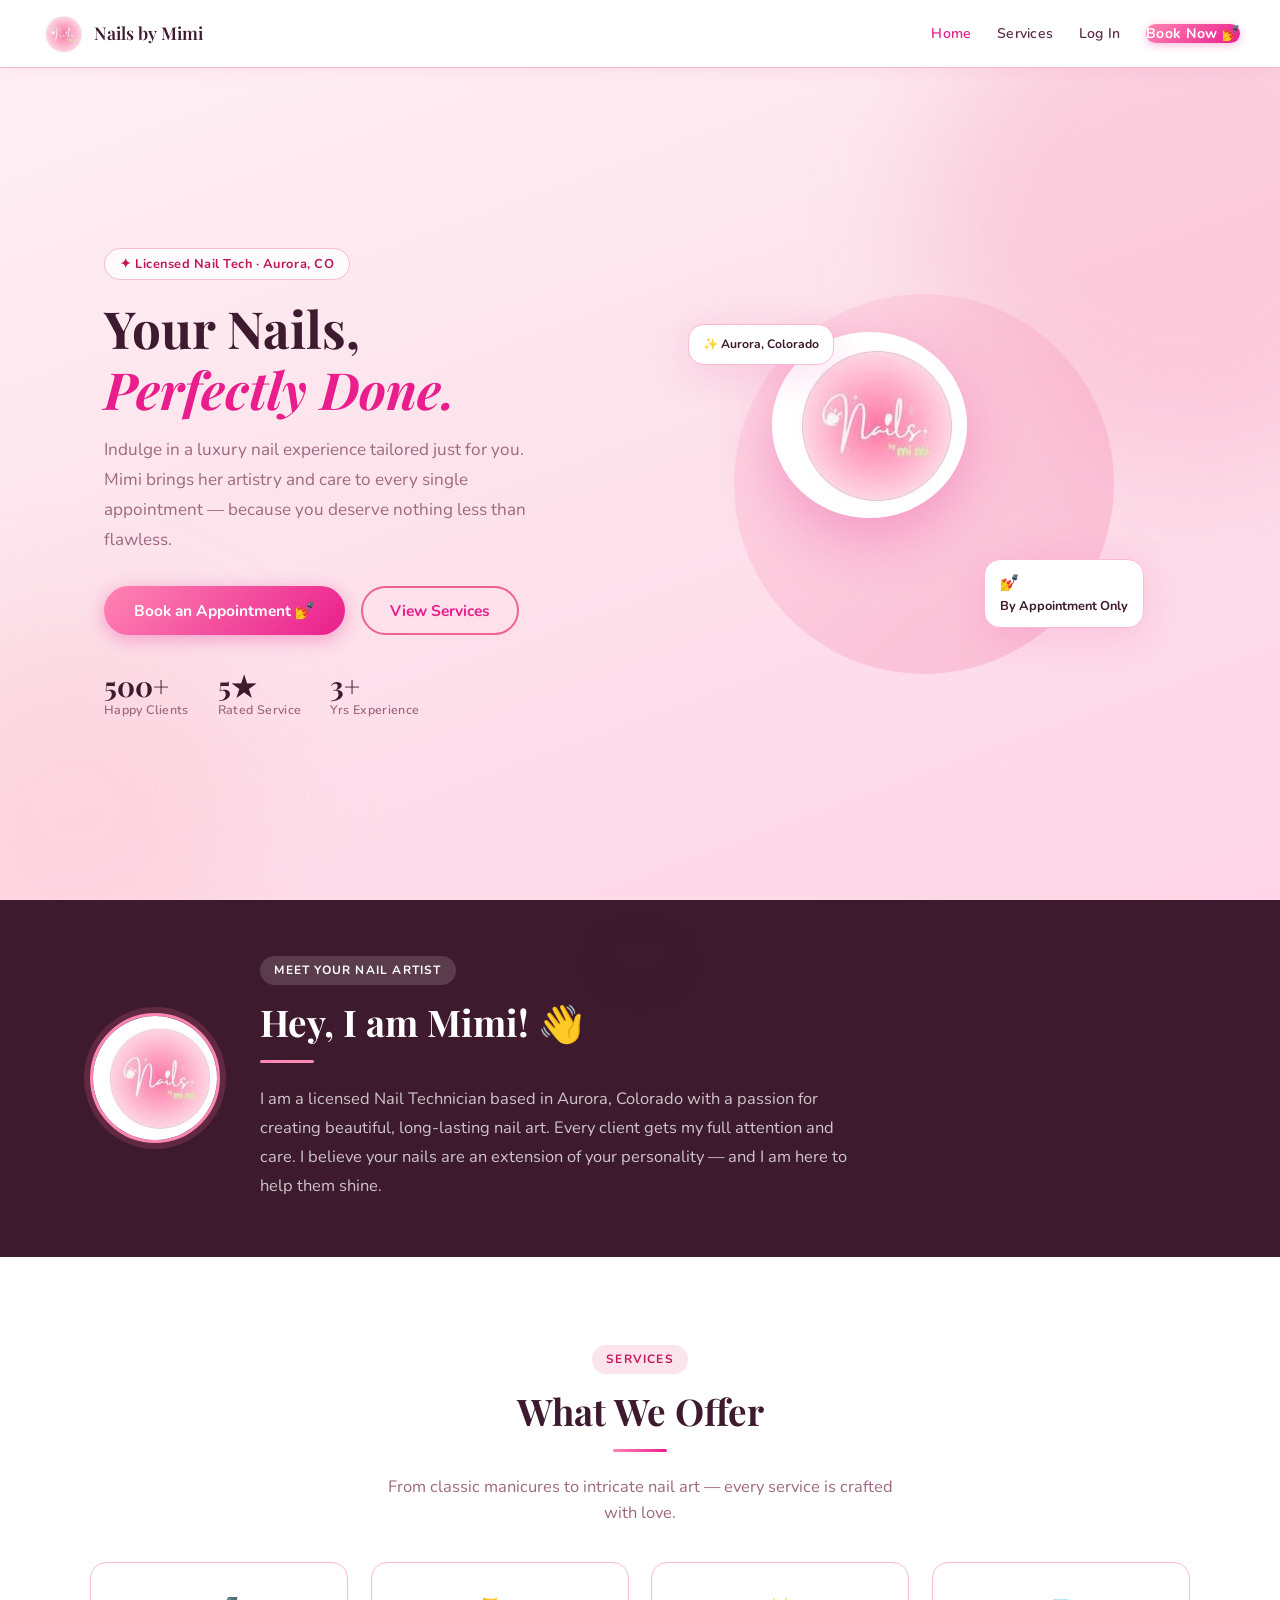
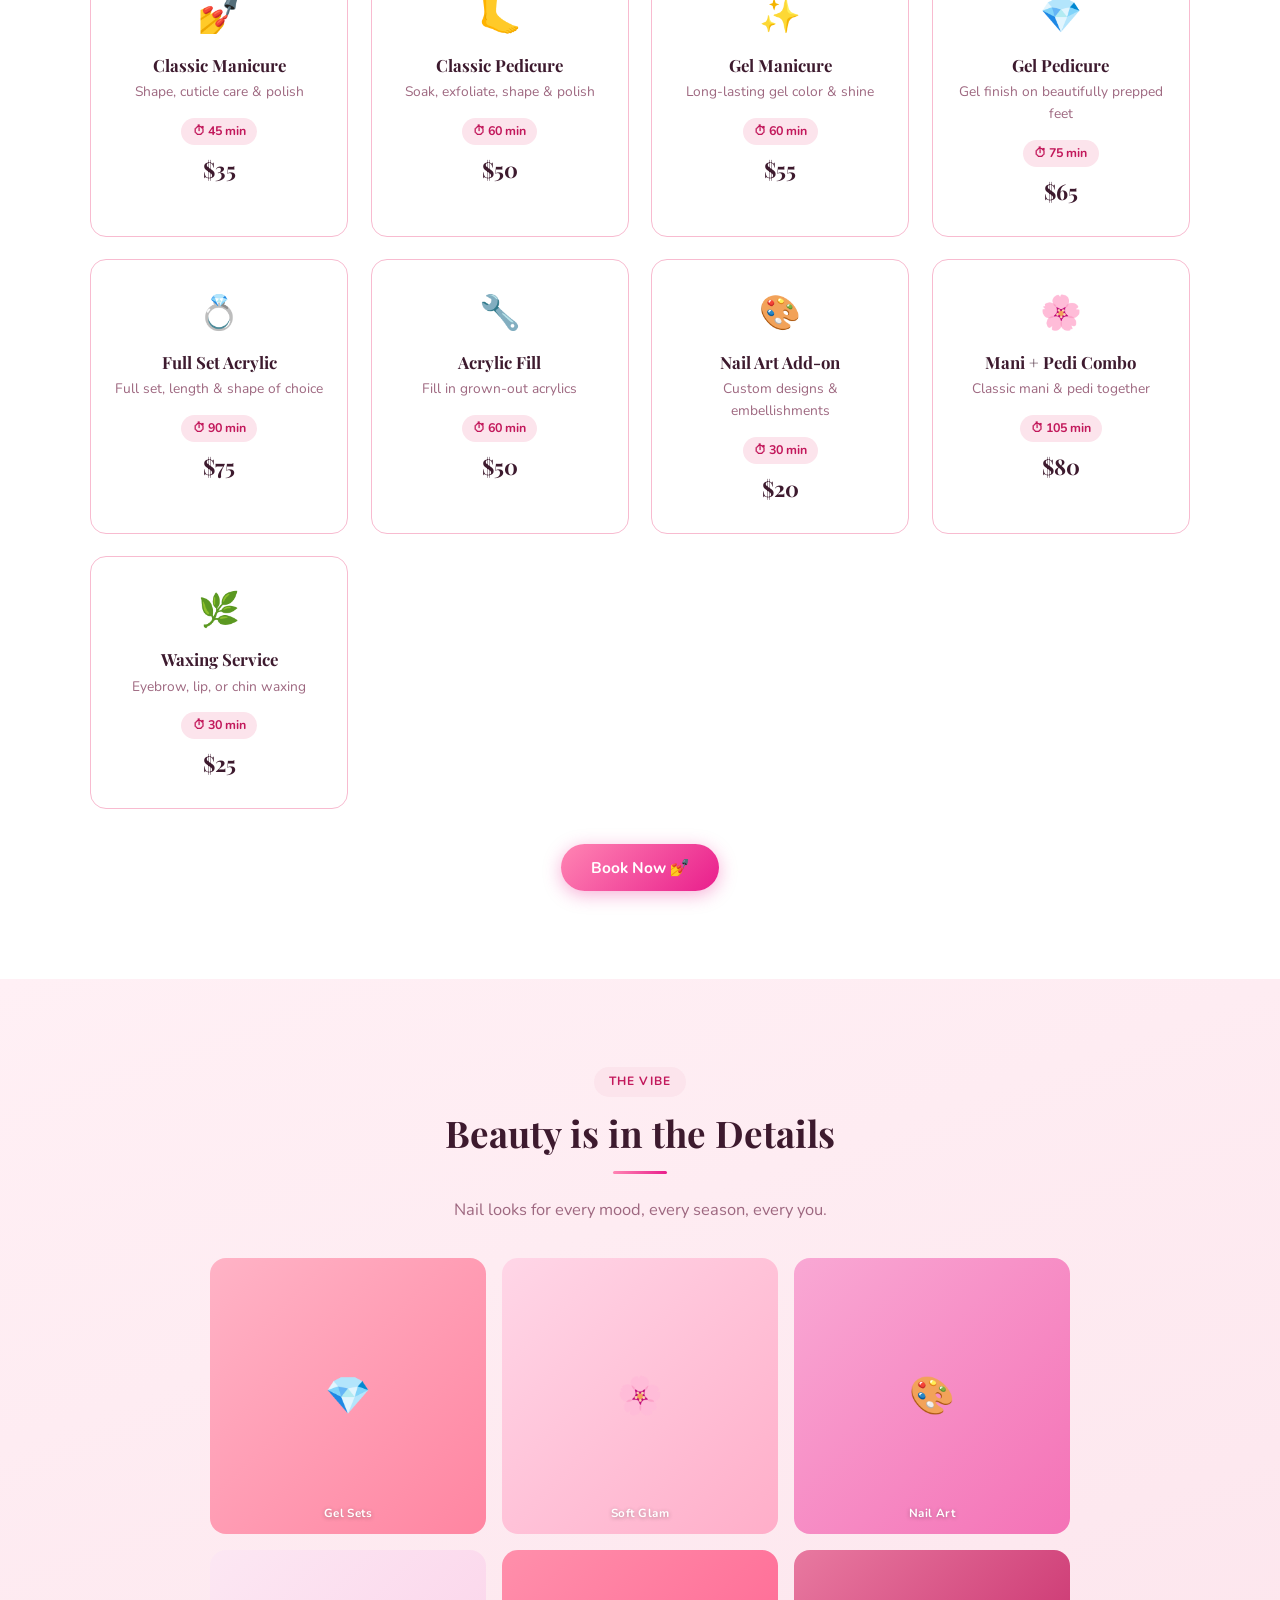
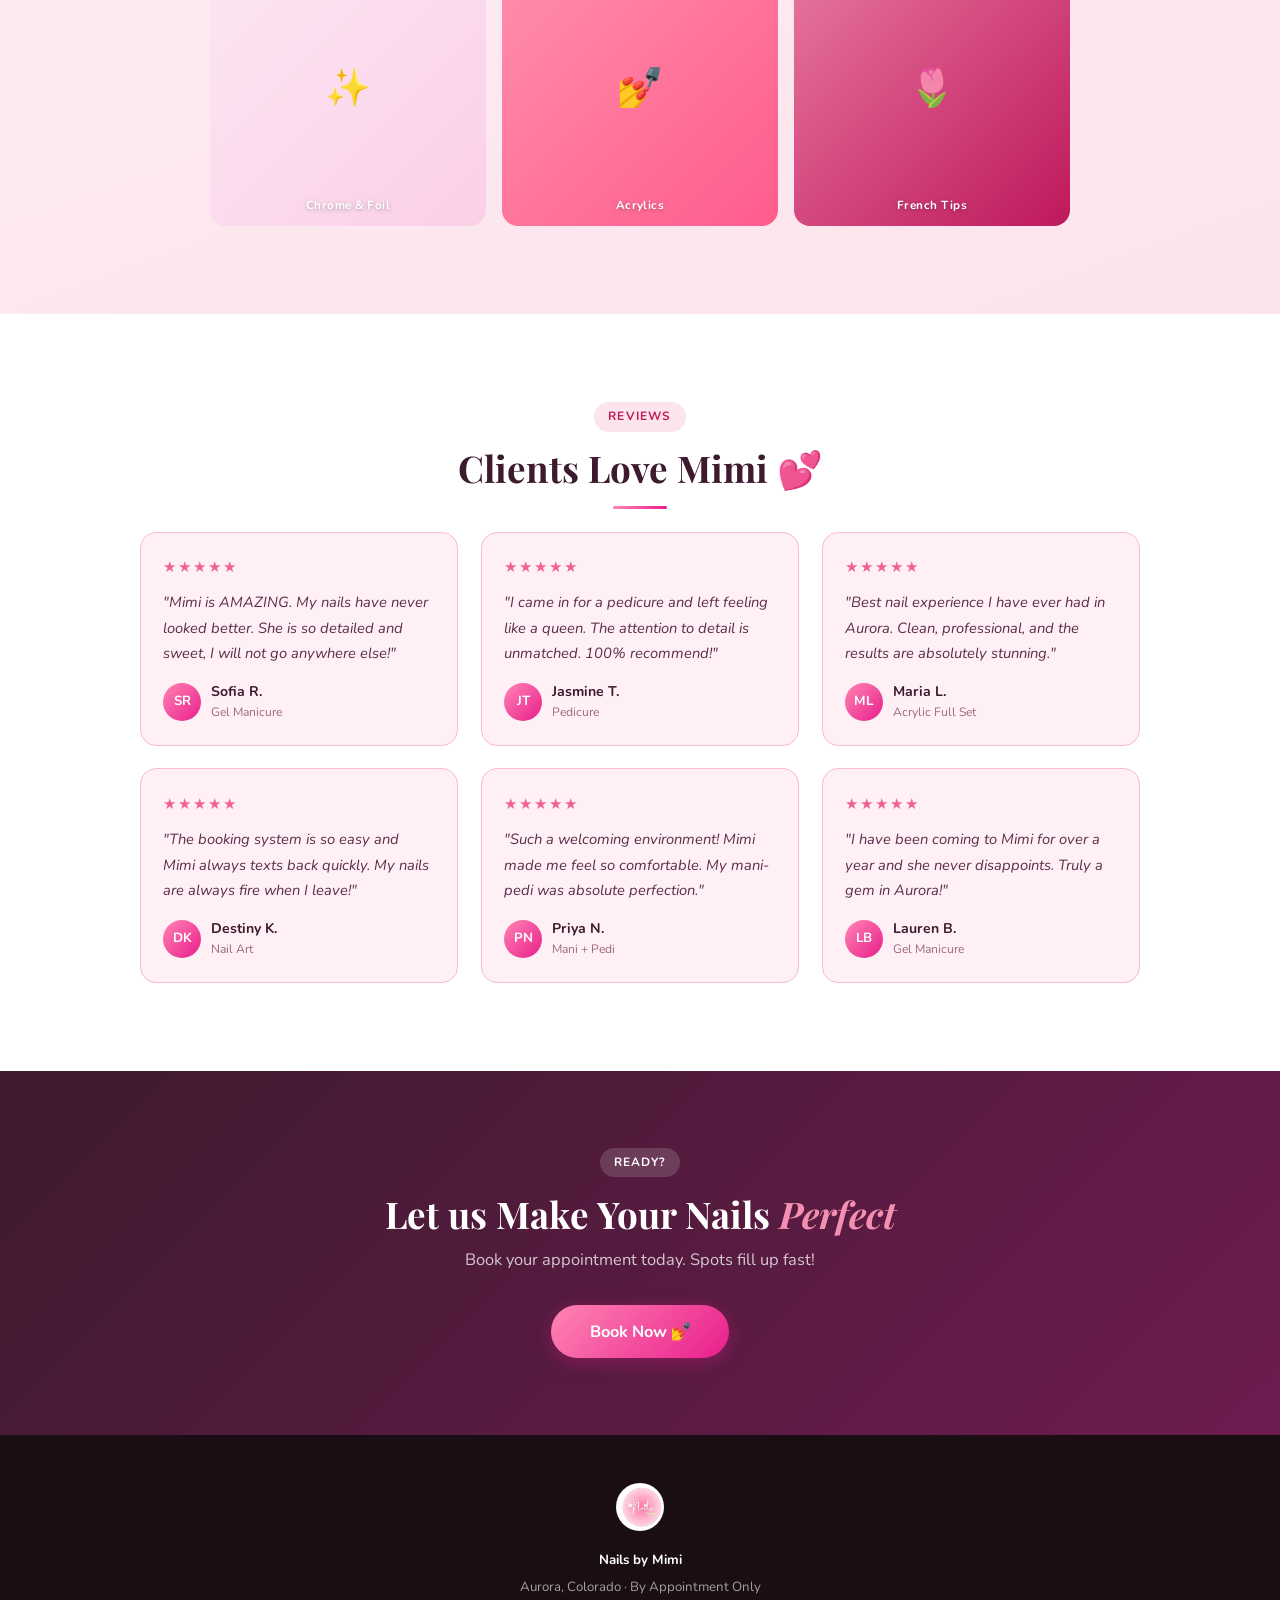
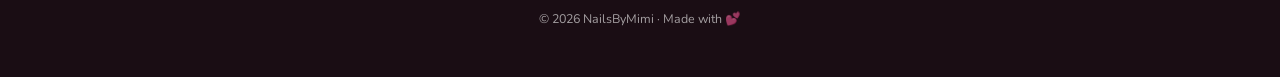
==== index.html @ 9cb6287e "Add files via upload" ====
<!DOCTYPE html>
<html lang="en">
<head>
      <link rel="stylesheet" href="styles.css">
<meta charset="UTF-8">
<meta name="viewport" content="width=device-width, initial-scale=1.0">
<title>Nails by Mimi | Aurora, Colorado</title>
<meta name="description" content="Licensed Nail Technician in Aurora, Colorado. Book appointments online.">
<link rel="preconnect" href="https://fonts.googleapis.com">
<link rel="preconnect" href="https://fonts.gstatic.com" crossorigin>
<link href="https://fonts.googleapis.com/css2?family=Playfair+Display:ital,wght@0,400;0,600;0,700;1,400;1,600&family=Nunito:wght@300;400;500;600;700&display=swap" rel="stylesheet">
</style>
</style>
</head>
<body>
 
<!-- NAVBAR -->
<nav class="navbar">
  <div class="nav-logo" onclick="handleLogoClick()">
    <img id="nav-logo-img" alt="Nails by Mimi">
    <span>Nails by Mimi</span>
  </div>
  <button class="hamburger" id="hamburger" aria-label="Toggle menu">
    <span></span><span></span><span></span>
  </button>
  <div class="nav-menu" id="nav-menu">
    <ul class="nav-links" id="nav-links-list">
      <!-- Rendered by JS based on auth state -->
    </ul>
  </div>
</nav>
 
<main>
  <div id="page-home"       class="page"></div>
  <div id="page-clientdash" class="page"></div>
  <div id="page-book"       class="page"></div>
  <div id="page-myappts"    class="page"></div>
  <div id="page-dashboard"  class="page"></div>
  <div id="page-auth"       class="page"></div>
</main>
 
<div id="toast" class="toast" role="status" aria-live="polite"></div>
 
<script>
const LOGO_SRC = "[data-uri]";
 
 
/* ═══════════════════════════════════════════════
   DATA & STATE
═══════════════════════════════════════════════ */
const SERVICES = [
  {id:'manicure',  name:'Classic Manicure',   duration:45,  price:35,  icon:'💅', desc:'Shape, cuticle care & polish',            color:'appt-manicure'},
  {id:'pedicure',  name:'Classic Pedicure',   duration:60,  price:50,  icon:'🦶', desc:'Soak, exfoliate, shape & polish',         color:'appt-pedicure'},
  {id:'gel',       name:'Gel Manicure',        duration:60,  price:55,  icon:'✨', desc:'Long-lasting gel color & shine',          color:'appt-gel'},
  {id:'gel-pedi',  name:'Gel Pedicure',        duration:75,  price:65,  icon:'💎', desc:'Gel finish on beautifully prepped feet',  color:'appt-pedicure'},
  {id:'acrylic',   name:'Full Set Acrylic',    duration:90,  price:75,  icon:'💍', desc:'Full set, length & shape of choice',      color:'appt-acrylic'},
  {id:'acrylic-fill',name:'Acrylic Fill',      duration:60,  price:50,  icon:'🔧', desc:'Fill in grown-out acrylics',              color:'appt-acrylic'},
  {id:'nail-art',  name:'Nail Art Add-on',     duration:30,  price:20,  icon:'🎨', desc:'Custom designs & embellishments',         color:'appt-nail-art'},
  {id:'mani-pedi', name:'Mani + Pedi Combo',   duration:105, price:80,  icon:'🌸', desc:'Classic mani & pedi together',            color:'appt-manicure'},
  {id:'wax',       name:'Waxing Service',       duration:30,  price:25,  icon:'🌿', desc:'Eyebrow, lip, or chin waxing',            color:'appt-wax'},
];
 
const DEFAULT_SCHEDULE = {
  0:{open:false,start:'10:00',end:'18:00'},
  1:{open:true, start:'09:00',end:'18:00'},
  2:{open:true, start:'09:00',end:'18:00'},
  3:{open:true, start:'09:00',end:'18:00'},
  4:{open:true, start:'09:00',end:'18:00'},
  5:{open:true, start:'09:00',end:'19:00'},
  6:{open:true, start:'10:00',end:'17:00'},
};
 
const OWNER_EMAIL = 'mimi@nailsbymimi.com';
const OWNER_PASS  = 'mimi2024';
 
const S = {
  page: 'home',
  user: null,
  appointments: [],
  blockedTimes:  [],
  schedule:      {},
  users:         [],
};
 
function save() {
  localStorage.setItem('nbm_appts',    JSON.stringify(S.appointments));
  localStorage.setItem('nbm_blocked',  JSON.stringify(S.blockedTimes));
  localStorage.setItem('nbm_schedule', JSON.stringify(S.schedule));
  localStorage.setItem('nbm_users',    JSON.stringify(S.users));
}
function load() {
  try {
    S.appointments = JSON.parse(localStorage.getItem('nbm_appts')    || '[]');
    S.blockedTimes  = JSON.parse(localStorage.getItem('nbm_blocked')  || '[]');
    S.schedule      = JSON.parse(localStorage.getItem('nbm_schedule') || 'null') || {...DEFAULT_SCHEDULE};
    S.users         = JSON.parse(localStorage.getItem('nbm_users')    || '[]');
  } catch(e) { S.schedule = {...DEFAULT_SCHEDULE}; }
}
function seedDemo() {
  if (S.appointments.length) return;
  const today = new Date();
  const base = (d,h,m=0)=>{ const dt=new Date(today); dt.setDate(today.getDate()+d); dt.setHours(h,m,0,0); return dt.toISOString(); };
  S.appointments = [
    {id:'d1',clientName:'Sofia R.',    clientEmail:'sofia@demo.com', serviceId:'gel',       start:base(0,10,0),  end:base(0,11,0),  status:'confirmed',notes:''},
    {id:'d2',clientName:'Jasmine T.',  clientEmail:'jas@demo.com',   serviceId:'pedicure',  start:base(0,11,30), end:base(0,12,30), status:'confirmed',notes:''},
    {id:'d3',clientName:'Maria L.',    clientEmail:'maria@demo.com', serviceId:'manicure',  start:base(1,9,0),   end:base(1,9,45),  status:'confirmed',notes:''},
    {id:'d4',clientName:'Destiny K.',  clientEmail:'dest@demo.com',  serviceId:'acrylic',   start:base(1,13,0),  end:base(1,14,30), status:'confirmed',notes:''},
    {id:'d5',clientName:'Priya N.',    clientEmail:'priya@demo.com', serviceId:'mani-pedi', start:base(2,10,0),  end:base(2,11,45), status:'confirmed',notes:''},
    {id:'d6',clientName:'Lauren B.',   clientEmail:'lauren@demo.com',serviceId:'gel',       start:base(3,14,0),  end:base(3,15,0),  status:'confirmed',notes:''},
  ];
  save();
}
 
/* ─── Helpers ─── */
const genId = () => Date.now().toString(36)+Math.random().toString(36).slice(2,6);
const getSvc = id => SERVICES.find(s=>s.id===id);
const fmtTime = iso => { const d=new Date(iso),h=d.getHours(),m=d.getMinutes(),ap=h>=12?'PM':'AM'; return `${h%12||12}:${String(m).padStart(2,'0')} ${ap}`; };
const fmtDate = iso => new Date(iso).toLocaleDateString('en-US',{weekday:'short',month:'short',day:'numeric'});
const fmtDateLong = iso => new Date(iso).toLocaleDateString('en-US',{weekday:'long',month:'long',day:'numeric'});
const sameDay = (a,b) => { const da=new Date(a),db=new Date(b); return da.getFullYear()===db.getFullYear()&&da.getMonth()===db.getMonth()&&da.getDate()===db.getDate(); };
function getWeekDates(ref) {
  const d=new Date(ref),day=d.getDay(),mon=new Date(d);
  mon.setDate(d.getDate()-day+(day===0?-6:1));
  return Array.from({length:7},(_,i)=>{ const nd=new Date(mon); nd.setDate(mon.getDate()+i); return nd; });
}
function isAvailable(date, timeStr, serviceId) {
  const svc=getSvc(serviceId); if(!svc) return false;
  const [h,m]=timeStr.split(':').map(Number);
  const start=new Date(date); start.setHours(h,m,0,0);
  const end=new Date(start.getTime()+svc.duration*60000);
  const dow=start.getDay(), sc=S.schedule[dow]||DEFAULT_SCHEDULE[dow];
  if(!sc.open) return false;
  const [oh,om]=sc.start.split(':').map(Number),[ch,cm]=sc.end.split(':').map(Number);
  const startMin=h*60+m, endMin=startMin+svc.duration;
  if(startMin<oh*60+om||endMin>ch*60+cm) return false;
  for(const a of S.appointments){ const as=new Date(a.start),ae=new Date(a.end); if(start<ae&&end>as) return false; }
  for(const b of S.blockedTimes){ const bs=new Date(b.start),be=new Date(b.end); if(start<be&&end>bs) return false; }
  return true;
}
 
/* ═══════════════════════════════════════════════
   NAVIGATION
═══════════════════════════════════════════════ */
function navigateTo(page) {
  document.querySelectorAll('.page').forEach(p=>p.classList.remove('active'));
  const el = document.getElementById('page-'+page);
  if(el) el.classList.add('active');
  S.page = page;
  renderNav();
  if(page==='home')       renderHome();
  if(page==='clientdash') renderClientDash();
  if(page==='book')       renderBooking();
  if(page==='myappts')    renderMyAppts();
  if(page==='dashboard')  renderOwnerDash();
  if(page==='auth')       renderAuth();
  document.getElementById('nav-menu').classList.remove('open');
  document.getElementById('hamburger').classList.remove('open');
  window.scrollTo({top:0,behavior:'smooth'});
}
 
function handleLogoClick() {
  if(!S.user) navigateTo('home');
  else if(S.user.isOwner) navigateTo('dashboard');
  else navigateTo('clientdash');
}
 
function renderNav() {
  const u = S.user;
  const p = S.page;
  let links = '';
 
  if(!u) {
    // Logged out: Home, Services, Log In, Book Now
    links = `
      <li><a href="#" onclick="navigateTo('home');return false" class="${p==='home'?'active':''}">Home</a></li>
      <li><a href="#" onclick="scrollToServices();return false">Services</a></li>
      <li><a href="#" onclick="navigateTo('auth');return false" id="nav-auth-link" class="${p==='auth'?'active':''}">Log In</a></li>
      <li><a href="#" onclick="navigateTo('auth');return false" class="btn-nav">Book Now 💅</a></li>
    `;
  } else if(u.isOwner) {
    // Owner nav
    links = `
      <li><a href="#" onclick="navigateTo('dashboard');return false" class="${p==='dashboard'?'active':''}">Dashboard 👑</a></li>
      <li><span class="nav-user-chip">Hey Mimi 👑</span></li>
      <li><button class="nav-btn-text" onclick="logOut()">Log Out</button></li>
    `;
  } else {
    // Client nav
    links = `
      <li><a href="#" onclick="navigateTo('clientdash');return false" class="${p==='clientdash'?'active':''}">Home</a></li>
      <li><a href="#" onclick="navigateTo('book');return false" class="${p==='book'?'active':''} btn-nav">Book Now 💅</a></li>
      <li><a href="#" onclick="navigateTo('myappts');return false" class="${p==='myappts'?'active':''}">My Appointments</a></li>
      <li><span class="nav-user-chip">Hi, ${u.name.split(' ')[0]} 👋</span></li>
      <li><button class="nav-btn-text" onclick="logOut()">Log Out</button></li>
    `;
  }
  document.getElementById('nav-links-list').innerHTML = links;
}
 
document.getElementById('hamburger').addEventListener('click', function() {
  this.classList.toggle('open');
  document.getElementById('nav-menu').classList.toggle('open');
});
 
/* ═══════════════════════════════════════════════
   TOAST
═══════════════════════════════════════════════ */
function toast(msg, type='default') {
  const t=document.getElementById('toast');
  t.textContent=msg; t.className='toast '+type;
  void t.offsetWidth; t.classList.add('show');
  setTimeout(()=>t.classList.remove('show'),3200);
}
 
/* ═══════════════════════════════════════════════
   AUTH
═══════════════════════════════════════════════ */
function renderAuth() {
  document.getElementById('page-auth').innerHTML = `
    <div class="auth-page">
      <div class="auth-card">
        <img src="${LOGO_SRC}" alt="Nails by Mimi">
        <h2>Welcome Back</h2>
        <p class="auth-sub">Log in or sign up to book your appointment</p>
        <div class="auth-tabs">
          <button class="auth-tab active" id="tab-login" onclick="switchTab('login')">Log In</button>
          <button class="auth-tab" id="tab-signup" onclick="switchTab('signup')">Sign Up</button>
        </div>
        <div id="auth-body"></div>
      </div>
    </div>`;
  showLoginForm();
}
function switchTab(t) {
  document.getElementById('tab-login').classList.toggle('active',t==='login');
  document.getElementById('tab-signup').classList.toggle('active',t==='signup');
  if(t==='login') showLoginForm(); else showSignupForm();
}
function showLoginForm() {
  document.getElementById('auth-body').innerHTML = `
    <form class="auth-form" onsubmit="doLogin(event)">
      <div class="form-group"><label>Email</label><input type="email" id="li-email" placeholder="your@email.com" required></div>
      <div class="form-group"><label>Password</label><input type="password" id="li-pass" placeholder="••••••••" required></div>
      <button type="submit" class="btn-primary" style="width:100%;justify-content:center;margin-top:.4rem">Log In</button>
      <p style="font-size:.78rem;color:var(--muted);text-align:center;margin-top:.9rem">Owner? Use your Mimi credentials 💅</p>
    </form>`;
}
function showSignupForm() {
  document.getElementById('auth-body').innerHTML = `
    <form class="auth-form" onsubmit="doSignup(event)">
      <div class="form-row">
        <div class="form-group"><label>First Name</label><input type="text" id="su-first" placeholder="Sofia" required></div>
        <div class="form-group"><label>Last Name</label><input type="text" id="su-last" placeholder="Rodriguez" required></div>
      </div>
      <div class="form-group"><label>Email</label><input type="email" id="su-email" placeholder="sofia@email.com" required></div>
      <div class="form-group"><label>Phone</label><input type="tel" id="su-phone" placeholder="(720) 555-0123"></div>
      <div class="form-group"><label>Password</label><input type="password" id="su-pass" placeholder="Create a password" required minlength="6"></div>
      <button type="submit" class="btn-primary" style="width:100%;justify-content:center;margin-top:.4rem">Create Account</button>
    </form>`;
}
function doLogin(e) {
  e.preventDefault();
  const email=document.getElementById('li-email').value.trim().toLowerCase();
  const pass=document.getElementById('li-pass').value;
  if(email===OWNER_EMAIL&&pass===OWNER_PASS) {
    S.user={name:'Mimi',email:OWNER_EMAIL,isOwner:true};
    toast('Welcome back, Mimi! 👑','success'); navigateTo('dashboard'); return;
  }
  const u=S.users.find(u=>u.email===email&&u.password===pass);
  if(u) { S.user={name:u.name,email:u.email,phone:u.phone,isOwner:false}; toast(`Welcome back, ${u.name.split(' ')[0]}! 💕`,'success'); navigateTo('clientdash'); return; }
  toast('Invalid email or password','error');
}
function doSignup(e) {
  e.preventDefault();
  const first=document.getElementById('su-first').value.trim();
  const last=document.getElementById('su-last').value.trim();
  const email=document.getElementById('su-email').value.trim().toLowerCase();
  const phone=document.getElementById('su-phone').value.trim();
  const pass=document.getElementById('su-pass').value;
  if(S.users.find(u=>u.email===email)){toast('Account already exists','error');return;}
  const name=`${first} ${last}`;
  S.users.push({name,email,phone,password:pass});
  S.user={name,email,phone,isOwner:false};
  save(); toast(`Account created! Welcome, ${first}! 🌸`,'success'); navigateTo('clientdash');
}
function logOut() { S.user=null; toast('Logged out. See you soon! 💕'); navigateTo('home'); }
 
/* ═══════════════════════════════════════════════
   HOME PAGE (logged-out)
═══════════════════════════════════════════════ */
function renderHome() {
  const svcsHtml = SERVICES.map((s,i)=>`
    <div class="service-card reveal" style="transition-delay:${i*.07}s">
      <span class="service-icon">${s.icon}</span>
      <h3>${s.name}</h3><p>${s.desc}</p>
      <div class="service-duration">⏱ ${s.duration} min</div>
      <div class="service-price">$${s.price}</div>
    </div>`).join('');
 
  const reviews = [
    {init:'SR',name:'Sofia R.',   svc:'Gel Manicure',   text:'Mimi is AMAZING. My nails have never looked better. She is so detailed and sweet, I will not go anywhere else!'},
    {init:'JT',name:'Jasmine T.', svc:'Pedicure',        text:'I came in for a pedicure and left feeling like a queen. The attention to detail is unmatched. 100% recommend!'},
    {init:'ML',name:'Maria L.',   svc:'Acrylic Full Set',text:'Best nail experience I have ever had in Aurora. Clean, professional, and the results are absolutely stunning.'},
    {init:'DK',name:'Destiny K.', svc:'Nail Art',        text:'The booking system is so easy and Mimi always texts back quickly. My nails are always fire when I leave!'},
    {init:'PN',name:'Priya N.',   svc:'Mani + Pedi',     text:'Such a welcoming environment! Mimi made me feel so comfortable. My mani-pedi was absolute perfection.'},
    {init:'LB',name:'Lauren B.',  svc:'Gel Manicure',    text:'I have been coming to Mimi for over a year and she never disappoints. Truly a gem in Aurora!'},
  ];
  const reviewsHtml = reviews.map((r,i)=>`
    <div class="t-card reveal" style="transition-delay:${i*.07}s">
      <div class="stars">★★★★★</div>
      <p>"${r.text}"</p>
      <div class="t-author">
        <div class="t-avatar">${r.init}</div>
        <div><div class="t-name">${r.name}</div><div class="t-svc">${r.svc}</div></div>
      </div>
    </div>`).join('');
 
  document.getElementById('page-home').innerHTML = `
    <!-- HERO -->
    <section class="hero">
      <div class="hero-blob hero-blob-1"></div>
      <div class="hero-blob hero-blob-2"></div>
      <div class="hero-inner">
        <div class="hero-text">
          <div class="hero-eyebrow">✦ Licensed Nail Tech · Aurora, CO</div>
          <h1 class="hero-title" style="margin-bottom:.9rem">Your Nails,<br><em>Perfectly Done.</em></h1>
          <p class="hero-desc">Indulge in a luxury nail experience tailored just for you. Mimi brings her artistry and care to every single appointment — because you deserve nothing less than flawless.</p>
          <div class="hero-actions">
            <button class="btn-primary" onclick="navigateTo('auth')">Book an Appointment 💅</button>
            <button class="btn-outline" onclick="scrollToServices()">View Services</button>
          </div>
          <div class="hero-stats">
            <div class="hero-stat"><div class="num">500+</div><div class="lbl">Happy Clients</div></div>
            <div class="hero-stat"><div class="num">5★</div><div class="lbl">Rated Service</div></div>
            <div class="hero-stat"><div class="num">3+</div><div class="lbl">Yrs Experience</div></div>
          </div>
        </div>
        <div class="hero-visual">
          <div class="hero-img-wrap">
            <div class="hero-circle-bg"></div>
            <img class="hero-logo-big" src="${LOGO_SRC}" alt="Nails by Mimi">
            <div class="hero-badge"><span>💅</span>By Appointment Only</div>
            <div class="hero-badge2">✨ Aurora, Colorado</div>
          </div>
        </div>
      </div>
    </section>
 
    <!-- ABOUT -->
    <section class="about-strip">
      <div class="about-inner">
        <img src="${LOGO_SRC}" alt="Mimi">
        <div>
          <div class="section-tag" style="background:rgba(255,255,255,.15);color:#fff">Meet Your Nail Artist</div>
          <h2>Hey, I am Mimi! 👋</h2>
          <div class="divider"></div>
          <p>I am a licensed Nail Technician based in Aurora, Colorado with a passion for creating beautiful, long-lasting nail art. Every client gets my full attention and care. I believe your nails are an extension of your personality — and I am here to help them shine.</p>
        </div>
      </div>
    </section>
 
    <!-- SERVICES -->
    <section class="services-section section" id="services-section">
      <div style="max-width:1100px;margin:0 auto">
        <div class="text-center reveal">
          <div class="section-tag">Services</div>
          <h2 style="margin-bottom:.4rem">What We Offer</h2>
          <div class="divider center"></div>
          <p class="section-sub">From classic manicures to intricate nail art — every service is crafted with love.</p>
        </div>
        <div class="services-grid">${svcsHtml}</div>
        <div style="text-align:center;margin-top:2.2rem">
          <button class="btn-primary" onclick="navigateTo('auth')">Book Now 💅</button>
        </div>
      </div>
    </section>
 
    <!-- VIBE -->
    <section class="vibe-section section">
      <div class="text-center reveal">
        <div class="section-tag">The Vibe</div>
        <h2 style="margin-bottom:.4rem">Beauty is in the Details</h2>
        <div class="divider center"></div>
        <p class="section-sub">Nail looks for every mood, every season, every you.</p>
      </div>
      <div class="vibe-grid reveal">
        <div class="vibe-card vibe-card-1"><span>💎</span><div class="vibe-label">Gel Sets</div></div>
        <div class="vibe-card vibe-card-2"><span>🌸</span><div class="vibe-label">Soft Glam</div></div>
        <div class="vibe-card vibe-card-3"><span>🎨</span><div class="vibe-label">Nail Art</div></div>
        <div class="vibe-card vibe-card-4"><span>✨</span><div class="vibe-label">Chrome & Foil</div></div>
        <div class="vibe-card vibe-card-5"><span>💅</span><div class="vibe-label">Acrylics</div></div>
        <div class="vibe-card vibe-card-6"><span>🌷</span><div class="vibe-label">French Tips</div></div>
      </div>
    </section>
 
    <!-- TESTIMONIALS -->
    <section class="testimonials-section section">
      <div style="max-width:1000px;margin:0 auto">
        <div class="text-center reveal">
          <div class="section-tag">Reviews</div>
          <h2 style="margin-bottom:.4rem">Clients Love Mimi 💕</h2>
          <div class="divider center"></div>
        </div>
        <div class="t-grid">${reviewsHtml}</div>
      </div>
    </section>
 
    <!-- CTA -->
    <section class="cta-section reveal">
      <div class="section-tag" style="background:rgba(255,255,255,.15);color:#fff">Ready?</div>
      <h2>Let us Make Your Nails <em style="color:var(--rose);font-style:italic">Perfect</em></h2>
      <p>Book your appointment today. Spots fill up fast!</p>
      <div style="display:flex;gap:1rem;justify-content:center;flex-wrap:wrap">
        <button class="btn-primary" onclick="navigateTo('auth')" style="font-size:1.02rem;padding:.95rem 2.4rem">Book Now 💅</button>
      </div>
    </section>
 
    <!-- FOOTER -->
    <footer class="footer">
      <img src="${LOGO_SRC}" alt="Nails by Mimi">
      <p style="margin-bottom:.35rem"><strong style="color:#fff">Nails by Mimi</strong></p>
      <p>Aurora, Colorado · By Appointment Only</p>
      <p style="margin-top:.65rem;font-size:.78rem">© ${new Date().getFullYear()} NailsByMimi · Made with 💕</p>
    </footer>
  `;
  observeReveal();
}
 
function scrollToServices() {
  if(S.page!=='home') { navigateTo('home'); setTimeout(()=>document.getElementById('services-section')?.scrollIntoView({behavior:'smooth'}),400); }
  else document.getElementById('services-section')?.scrollIntoView({behavior:'smooth'});
}
 
/* ═══════════════════════════════════════════════
   CLIENT DASHBOARD (logged-in landing)
═══════════════════════════════════════════════ */
function renderClientDash() {
  const u = S.user;
  const now = new Date();
  const upcoming = S.appointments
    .filter(a=>a.clientEmail===u.email && new Date(a.start)>=now && a.status!=='cancelled')
    .sort((a,b)=>new Date(a.start)-new Date(b.start));
  const nextAppt = upcoming[0] || null;
 
  let nextApptHtml = '';
  if(nextAppt) {
    const svc = getSvc(nextAppt.serviceId);
    const daysUntil = Math.ceil((new Date(nextAppt.start)-now)/(1000*60*60*24));
    const daysLabel = daysUntil===0?'Today! 🎉':daysUntil===1?'Tomorrow 🌸':`In ${daysUntil} days`;
    nextApptHtml = `
      <div class="next-appt-card">
        <div>
          <div class="next-appt-label">Next Appointment</div>
          <h3 style="margin-bottom:.1rem">${svc?.icon||'💅'} ${svc?.name||nextAppt.serviceId}</h3>
          <span style="display:inline-block;background:var(--blush);color:var(--pink-600);font-size:.8rem;font-weight:700;padding:.2rem .75rem;border-radius:50px;margin-top:.3rem">${daysLabel}</span>
        </div>
        <div class="next-appt-row">
          <div class="next-appt-detail">
            <div class="nd-label">📅 Date</div>
            <div class="nd-value">${fmtDateLong(nextAppt.start)}</div>
          </div>
          <div class="next-appt-detail">
            <div class="nd-label">⏰ Time</div>
            <div class="nd-value">${fmtTime(nextAppt.start)} – ${fmtTime(nextAppt.end)}</div>
            <div class="nd-sub">${svc?.duration} min</div>
          </div>
          <div class="next-appt-detail">
            <div class="nd-label">📍 Location</div>
            <div class="nd-value">Nails by Mimi</div>
            <div class="nd-sub">Aurora, Colorado</div>
          </div>
          <div class="next-appt-detail">
            <div class="nd-label">💰 Price</div>
            <div class="nd-value">$${svc?.price}</div>
          </div>
        </div>
        ${nextAppt.notes?`<div style="background:var(--pink-50);border-radius:var(--radius-sm);padding:.75rem 1rem;font-size:.88rem;color:var(--text)">📝 <strong>Note:</strong> ${nextAppt.notes}</div>`:''}
        <div style="display:flex;gap:.75rem;flex-wrap:wrap">
          <button class="btn-primary btn-sm" onclick="navigateTo('myappts')">View All Appointments</button>
          <button class="btn-outline btn-sm" onclick="navigateTo('book')">Book Another</button>
        </div>
      </div>`;
  } else {
    nextApptHtml = `
      <div class="next-appt-card empty">
        <div class="empty-icon">💅</div>
        <h3>No upcoming appointments</h3>
        <p style="color:var(--muted);margin-bottom:1.4rem;font-size:.92rem">You have not booked anything yet — treat yourself!</p>
        <button class="btn-primary" onclick="navigateTo('book')">Book Your First Appointment 💅</button>
      </div>`;
  }
 
  document.getElementById('page-clientdash').innerHTML = `
    <div class="client-dash">
      <div class="client-dash-hero">
        <div>
          <h1>Hey, ${u.name.split(' ')[0]}! 👋</h1>
          <p>Welcome to your personal nail space. Looking gorgeous as always.</p>
        </div>
        <img src="${LOGO_SRC}" alt="Nails by Mimi">
      </div>
      <div class="client-dash-body">
        ${nextApptHtml}
        <div class="dash-quick-actions">
          <div class="quick-action-card" onclick="navigateTo('book')">
            <div class="qa-icon">💅</div>
            <h3>Book Appointment</h3>
            <p>Choose a service and pick your perfect time</p>
          </div>
          <div class="quick-action-card" onclick="navigateTo('myappts')">
            <div class="qa-icon">📋</div>
            <h3>My Appointments</h3>
            <p>View upcoming and past appointment history</p>
          </div>
        </div>
        <div style="background:#fff;border:1px solid var(--border);border-radius:var(--radius);padding:1.5rem;box-shadow:var(--shadow)">
          <h3 style="margin-bottom:1.2rem;font-size:1rem">✨ Our Services</h3>
          <div style="display:grid;grid-template-columns:repeat(auto-fit,minmax(200px,1fr));gap:.75rem">
            ${SERVICES.map(s=>`
              <div style="display:flex;align-items:center;gap:.65rem;padding:.7rem .9rem;background:var(--pink-50);border-radius:var(--radius-sm);cursor:pointer;transition:background .2s" onclick="navigateTo('book')" onmouseover="this.style.background='var(--pink-100)'" onmouseout="this.style.background='var(--pink-50)'">
                <span style="font-size:1.4rem">${s.icon}</span>
                <div><div style="font-weight:700;font-size:.88rem;color:var(--dark)">${s.name}</div><div style="font-size:.76rem;color:var(--muted)">${s.duration} min · $${s.price}</div></div>
              </div>`).join('')}
          </div>
        </div>
      </div>
    </div>`;
}
 
/* ═══════════════════════════════════════════════
   MY APPOINTMENTS
═══════════════════════════════════════════════ */
function renderMyAppts() {
  const u = S.user;
  const now = new Date();
  const allMine = S.appointments.filter(a=>a.clientEmail===u.email);
  const upcoming = allMine.filter(a=>new Date(a.start)>=now && a.status!=='cancelled').sort((a,b)=>new Date(a.start)-new Date(b.start));
  const past = allMine.filter(a=>new Date(a.start)<now || a.status==='cancelled').sort((a,b)=>new Date(b.start)-new Date(a.start));
 
  const buildCard = (a, isPast) => {
    const svc = getSvc(a.serviceId);
    const status = a.status==='cancelled'?'cancelled':isPast?'past':'confirmed';
    const statusLabel = {confirmed:'Confirmed ✓',past:'Completed',cancelled:'Cancelled'}[status];
    const statusCls   = {confirmed:'status-confirmed',past:'status-past',cancelled:'status-cancelled'}[status];
    return `
      <div class="appt-card">
        <div class="appt-card-top">
          <div class="appt-card-svc">
            <span class="appt-card-icon">${svc?.icon||'💅'}</span>
            <div>
              <div class="appt-card-name">${svc?.name||a.serviceId}</div>
              <div class="appt-card-price">$${svc?.price} · ${svc?.duration} min</div>
            </div>
          </div>
          <span class="status-badge ${statusCls}">${statusLabel}</span>
        </div>
        <div class="appt-card-details">
          <div class="appt-detail-chip">
            <div class="chip-label">📅 Date</div>
            <div class="chip-value">${fmtDateLong(a.start)}</div>
          </div>
          <div class="appt-detail-chip">
            <div class="chip-label">⏰ Time</div>
            <div class="chip-value">${fmtTime(a.start)} – ${fmtTime(a.end)}</div>
          </div>
          <div class="appt-detail-chip">
            <div class="chip-label">📍 Where</div>
            <div class="chip-value">Nails by Mimi, Aurora</div>
          </div>
        </div>
        ${a.notes?`<div style="background:var(--pink-50);border-radius:var(--radius-sm);padding:.65rem .9rem;font-size:.85rem;color:var(--text)">📝 ${a.notes}</div>`:''}
        <div class="appt-card-actions">
          ${!isPast && a.status!=='cancelled' ? `<button class="btn-ghost danger" onclick="cancelMyAppt('${a.id}')">Cancel</button>` : ''}
          ${isPast || a.status==='cancelled' ? `<button class="btn-ghost" onclick="navigateTo('book')">Book Again</button>` : ''}
        </div>
      </div>`;
  };
 
  const upcomingHtml = upcoming.length
    ? upcoming.map(a=>buildCard(a,false)).join('')
    : `<div class="empty-state"><span class="empty-icon-lg">🗓</span><h3>No upcoming appointments</h3><p>Book your next nail session below!</p><button class="btn-primary" onclick="navigateTo('book')">Book Now 💅</button></div>`;
 
  const pastHtml = past.length
    ? past.map(a=>buildCard(a,true)).join('')
    : `<div class="empty-state" style="padding:1.5rem"><p style="color:var(--muted);font-size:.88rem">No past appointments yet.</p></div>`;
 
  document.getElementById('page-myappts').innerHTML = `
    <div class="my-appts-page">
      <div class="my-appts-hero">
        <div class="section-tag" style="background:rgba(255,255,255,.15);color:#fff">Your History</div>
        <h1>My Appointments</h1>
        <p>Track your upcoming sessions and past visits</p>
      </div>
      <div class="my-appts-body">
        <div style="margin-bottom:1rem;display:flex;justify-content:flex-end">
          <button class="btn-primary btn-sm" onclick="navigateTo('book')">+ New Appointment</button>
        </div>
        <div class="appts-section-header">
          <h2>Upcoming</h2>
          <span class="appt-count-badge">${upcoming.length}</span>
        </div>
        ${upcomingHtml}
        <div class="appts-section-header" style="margin-top:2rem">
          <h2>Past & Cancelled</h2>
          <span class="appt-count-badge">${past.length}</span>
        </div>
        ${pastHtml}
      </div>
    </div>`;
}
 
function cancelMyAppt(id) {
  if(!confirm('Cancel this appointment?')) return;
  const a = S.appointments.find(a=>a.id===id);
  if(a) a.status = 'cancelled';
  save(); toast('Appointment cancelled','default'); renderMyAppts();
}
 
/* ═══════════════════════════════════════════════
   BOOKING PAGE
═══════════════════════════════════════════════ */
let B = { svc:null, date:null, time:null, calMonth:new Date().getMonth(), calYear:new Date().getFullYear() };
 
function renderBooking() {
  document.getElementById('page-book').innerHTML = `
    <div class="booking-page">
      <div class="booking-hero">
        <div class="section-tag" style="background:rgba(255,255,255,.2);color:#fff">Book Appointment</div>
        <h1>Treat Yourself 💅</h1>
        <p>Choose your service, pick a date and time, and you are all set!</p>
      </div>
      <div class="booking-layout">
        <div style="display:grid;gap:1.4rem">
          <div class="booking-card">
            <h3>① Choose a Service</h3>
            <div class="service-options" id="svc-opts"></div>
          </div>
          <div class="booking-card">
            <h3>② Pick a Date</h3>
            <div class="mini-cal-header">
              <button class="cal-nav-btn" onclick="bookCalNav(-1)">‹</button>
              <h4 id="cal-label"></h4>
              <button class="cal-nav-btn" onclick="bookCalNav(1)">›</button>
            </div>
            <div class="mini-cal-grid" id="cal-grid"></div>
          </div>
          <div class="booking-card" id="time-card">
            <h3>③ Pick a Time</h3>
            <div id="time-note" style="color:var(--muted);font-size:.87rem">Select a service and date first.</div>
            <div class="time-slots" id="time-slots" style="display:none"></div>
          </div>
        </div>
        <div>
          <div class="booking-card" id="summary-card" style="position:sticky;top:calc(var(--nav-h) + 1rem)">
            <h3>Booking Summary</h3>
            <div id="summary-body"><p style="color:var(--muted);font-size:.88rem">Choose a service, date, and time to continue.</p></div>
          </div>
        </div>
      </div>
    </div>
    <div class="modal-overlay" id="confirm-modal">
      <div class="modal">
        <button class="modal-close" onclick="closeModal('confirm-modal')">✕</button>
        <h3 style="margin-bottom:1rem">Confirm Appointment</h3>
        <div id="confirm-body"></div>
        <div class="form-group" style="margin-top:1rem">
          <label>Notes for Mimi (optional)</label>
          <textarea id="book-notes" rows="3" placeholder="Allergies, preferences, inspiration..."></textarea>
        </div>
        <button class="btn-primary" style="width:100%;justify-content:center;margin-top:1rem" onclick="confirmBooking()">Confirm & Book ✓</button>
      </div>
    </div>`;
  renderSvcOpts(); renderBookCal();
}
 
function renderSvcOpts() {
  const w=document.getElementById('svc-opts'); if(!w) return;
  w.innerHTML=SERVICES.map(s=>`
    <div class="service-option ${B.svc===s.id?'selected':''}" onclick="selectSvc('${s.id}')">
      <span style="font-size:1.2rem">${s.icon}</span>
      <div style="flex:1;min-width:0"><div class="svc-name">${s.name}</div><div class="svc-meta">⏱ ${s.duration} min · ${s.desc}</div></div>
      <div class="svc-price">$${s.price}</div>
    </div>`).join('');
}
 
function selectSvc(id){ B.svc=id; B.time=null; renderSvcOpts(); renderBookCal(); renderTimes(); renderSummary(); }
 
function renderBookCal() {
  const grid=document.getElementById('cal-grid'),label=document.getElementById('cal-label'); if(!grid) return;
  const now=new Date(),y=B.calYear,m=B.calMonth;
  const firstDay=new Date(y,m,1).getDay(),days=new Date(y,m+1,0).getDate();
  const months=['January','February','March','April','May','June','July','August','September','October','November','December'];
  label.textContent=`${months[m]} ${y}`;
  let html=['Su','Mo','Tu','We','Th','Fr','Sa'].map(d=>`<div class="cal-day-label">${d}</div>`).join('');
  for(let i=0;i<firstDay;i++) html+=`<div class="cal-day empty"></div>`;
  for(let day=1;day<=days;day++){
    const date=new Date(y,m,day);
    const isPast=date<new Date(now.getFullYear(),now.getMonth(),now.getDate());
    const dow=date.getDay(),sc=S.schedule[dow]||DEFAULT_SCHEDULE[dow];
    const blocked=!sc.open,isToday=sameDay(date,now),isSel=B.date&&sameDay(date,B.date);
    let cls='cal-day';
    if(isPast) cls+=' past'; else if(blocked) cls+=' blocked';
    if(isToday) cls+=' today'; if(isSel) cls+=' selected';
    const dis=(isPast||blocked)?'disabled':`onclick="selectDate(${y},${m},${day})"`;
    html+=`<button class="${cls}" ${dis}>${day}</button>`;
  }
  grid.innerHTML=html;
}
 
function bookCalNav(d){ B.calMonth+=d; if(B.calMonth>11){B.calMonth=0;B.calYear++;} if(B.calMonth<0){B.calMonth=11;B.calYear--;} renderBookCal(); }
function selectDate(y,m,d){ B.date=new Date(y,m,d); B.time=null; renderBookCal(); renderTimes(); renderSummary(); }
 
function renderTimes() {
  const note=document.getElementById('time-note'),wrap=document.getElementById('time-slots'); if(!note||!wrap) return;
  if(!B.svc||!B.date){ note.style.display='block'; note.textContent='Select a service and date first.'; wrap.style.display='none'; return; }
  const dow=B.date.getDay(),sc=S.schedule[dow]||DEFAULT_SCHEDULE[dow];
  if(!sc.open){ note.style.display='block'; note.textContent='Mimi is closed on this day.'; wrap.style.display='none'; return; }
  const [oh,om]=sc.start.split(':').map(Number),[ch,cm]=sc.end.split(':').map(Number);
  const slots=[]; let cur=oh*60+om;
  while(cur+30<=ch*60+cm){ const hh=String(Math.floor(cur/60)).padStart(2,'0'),mm=String(cur%60).padStart(2,'0'); slots.push(`${hh}:${mm}`); cur+=30; }
  note.style.display='none'; wrap.style.display='grid';
  wrap.innerHTML=slots.map(s=>{
    const avail=isAvailable(B.date,s,B.svc);
    const [h,m]=s.split(':').map(Number),ap=h>=12?'PM':'AM',h12=h%12||12;
    const label=`${h12}:${String(m).padStart(2,'0')} ${ap}`;
    return `<div class="time-slot ${B.time===s?'selected':''} ${!avail?'booked':''}" ${avail?`onclick="selectTime('${s}')"`:''}>${label}</div>`;
  }).join('');
}
 
function selectTime(t){ B.time=t; renderTimes(); renderSummary(); }
 
function renderSummary() {
  const body=document.getElementById('summary-body'); if(!body) return;
  const svc=getSvc(B.svc);
  if(!B.svc&&!B.date&&!B.time){ body.innerHTML=`<p style="color:var(--muted);font-size:.88rem">Choose a service, date, and time to continue.</p>`; return; }
  const timeStr=B.time?(()=>{ const[h,m]=B.time.split(':').map(Number),ap=h>=12?'PM':'AM'; return `${h%12||12}:${String(m).padStart(2,'0')} ${ap}`; })():'—';
  const endStr=svc&&B.time?(()=>{ const[h,m]=B.time.split(':').map(Number),em=h*60+m+svc.duration,eh=Math.floor(em/60),emm=em%60,ap=eh>=12?'PM':'AM'; return `${eh%12||12}:${String(emm).padStart(2,'0')} ${ap}`; })():'';
  const ready=B.svc&&B.date&&B.time;
  body.innerHTML=`
    <div style="display:grid;gap:.8rem;margin-bottom:1.4rem">
      <div style="display:flex;align-items:center;gap:10px;padding:.7rem;background:var(--pink-50);border-radius:var(--radius-sm)">
        <span style="font-size:1.4rem">${svc?svc.icon:'❓'}</span>
        <div><div style="font-weight:700;color:var(--dark)">${svc?svc.name:'No service selected'}</div>${svc?`<div style="font-size:.78rem;color:var(--muted)">${svc.duration} min · $${svc.price}</div>`:''}</div>
      </div>
      <div style="display:flex;justify-content:space-between;font-size:.88rem;padding:0 .2rem">
        <span style="color:var(--muted);font-weight:600">📅 Date</span>
        <span style="font-weight:700;color:var(--dark)">${B.date?B.date.toLocaleDateString('en-US',{weekday:'short',month:'short',day:'numeric'}):'—'}</span>
      </div>
      <div style="display:flex;justify-content:space-between;font-size:.88rem;padding:0 .2rem">
        <span style="color:var(--muted);font-weight:600">⏰ Time</span>
        <span style="font-weight:700;color:var(--dark)">${timeStr}${endStr?' – '+endStr:''}</span>
      </div>
      ${svc?`<div style="display:flex;justify-content:space-between;font-size:.88rem;padding:.7rem .2rem 0;border-top:1px solid var(--border)"><span style="color:var(--muted);font-weight:600">💰 Total</span><span style="font-weight:800;font-size:1.05rem;color:var(--pink-600)">$${svc.price}</span></div>`:''}
    </div>
    ${ready?`<button class="btn-primary" style="width:100%;justify-content:center" onclick="openConfirm()">Review & Confirm ✓</button>`:`<p style="font-size:.8rem;color:var(--muted);text-align:center">Complete all selections to book.</p>`}`;
}
 
function openConfirm() {
  if(!B.svc||!B.date||!B.time) return;
  const svc=getSvc(B.svc);
  const[h,m]=B.time.split(':').map(Number),ap=h>=12?'PM':'AM',h12=h%12||12;
  const tl=`${h12}:${String(m).padStart(2,'0')} ${ap}`;
  const em=h*60+m+svc.duration,eh=Math.floor(em/60),emm=em%60,eap=eh>=12?'PM':'AM';
  const el=`${eh%12||12}:${String(emm).padStart(2,'0')} ${eap}`;
  document.getElementById('confirm-body').innerHTML=`
    <div style="background:var(--pink-50);border-radius:var(--radius-sm);padding:1rem;margin-bottom:.5rem;display:grid;gap:.5rem;font-size:.92rem">
      <div><strong>Service:</strong> ${svc.icon} ${svc.name}</div>
      <div><strong>Date:</strong> ${B.date.toLocaleDateString('en-US',{weekday:'long',month:'long',day:'numeric'})}</div>
      <div><strong>Time:</strong> ${tl} – ${el}</div>
      <div><strong>Client:</strong> ${S.user.name}</div>
      <div style="border-top:1px solid var(--border);padding-top:.5rem;font-weight:800;color:var(--pink-600)">Total: $${svc.price}</div>
    </div>`;
  openModal('confirm-modal');
}
 
function confirmBooking() {
  if(!B.svc||!B.date||!B.time) return;
  const svc=getSvc(B.svc);
  const[h,m]=B.time.split(':').map(Number);
  const start=new Date(B.date); start.setHours(h,m,0,0);
  const end=new Date(start.getTime()+svc.duration*60000);
  S.appointments.push({id:genId(),clientName:S.user.name,clientEmail:S.user.email,
    serviceId:B.svc,start:start.toISOString(),end:end.toISOString(),status:'confirmed',
    notes:document.getElementById('book-notes')?.value||''});
  save(); closeModal('confirm-modal');
  B={svc:null,date:null,time:null,calMonth:new Date().getMonth(),calYear:new Date().getFullYear()};
  toast('Appointment booked! See you soon 🎉','success');
  navigateTo('myappts');
}
 
function openModal(id){ document.getElementById(id).classList.add('open'); }
function closeModal(id){ document.getElementById(id).classList.remove('open'); }
 
/* ═══════════════════════════════════════════════
   OWNER DASHBOARD
═══════════════════════════════════════════════ */
let dashWeekRef = new Date();
const CAL_START=8, CAL_END=20, HOUR_H=60;
 
function renderOwnerDash() {
  if(!S.user?.isOwner) return;
  const now=new Date();
  const todayA=S.appointments.filter(a=>sameDay(a.start,now));
  const wDates=getWeekDates(dashWeekRef);
  const weekA=S.appointments.filter(a=>{ const d=new Date(a.start); return d>=wDates[0]&&d<=wDates[6]; });
  const revenue=S.appointments.filter(a=>new Date(a.start)>=now).reduce((s,a)=>s+(getSvc(a.serviceId)?.price||0),0);
 
  document.getElementById('page-dashboard').innerHTML=`
    <div class="dashboard-page">
      <div class="dash-header">
        <div>
          <div class="section-tag" style="background:rgba(255,255,255,.15);color:#fff;margin-bottom:.35rem">Owner Dashboard</div>
          <h1>Hey Mimi! 👑</h1>
          <p>${now.toLocaleDateString('en-US',{weekday:'long',month:'long',day:'numeric'})}</p>
        </div>
        <div style="display:flex;gap:.65rem;flex-wrap:wrap">
          <button class="btn-primary" onclick="openBlockModal()">+ Block Time</button>
          <button class="btn-outline" style="color:#fff;border-color:rgba(255,255,255,.5)" onclick="openSchedModal()">⚙ Hours</button>
        </div>
      </div>
      <div class="dash-body">
        <div class="dash-stats">
          <div class="dash-stat"><div class="ds-label">Today</div><div class="ds-value">${todayA.length}</div><div class="ds-sub">appointments</div></div>
          <div class="dash-stat"><div class="ds-label">This Week</div><div class="ds-value">${weekA.length}</div><div class="ds-sub">appointments</div></div>
          <div class="dash-stat"><div class="ds-label">Upcoming Revenue</div><div class="ds-value">$${revenue}</div><div class="ds-sub">estimated</div></div>
          <div class="dash-stat"><div class="ds-label">Total Clients</div><div class="ds-value">${S.users.length+6}</div><div class="ds-sub">registered</div></div>
        </div>
        <div class="weekly-cal-wrap">
          <div class="weekly-topbar">
            <h3 id="week-label"></h3>
            <div class="cal-top-actions">
              <button class="week-nav-btn" onclick="wkNav(-1)">‹ Prev</button>
              <button class="week-nav-btn" onclick="wkToday()">Today</button>
              <button class="week-nav-btn" onclick="wkNav(1)">Next ›</button>
            </div>
          </div>
          <div class="weekly-grid-outer">
            <div class="weekly-grid">
              <div class="weekly-grid-header" id="wg-hdr"></div>
              <div class="weekly-grid-body" id="wg-body" style="display:grid;grid-template-columns:58px repeat(7,1fr)"></div>
            </div>
          </div>
        </div>
        <div class="dash-panels">
          <div class="dash-panel"><h3>📋 Upcoming Appointments</h3><div class="appt-list" id="dash-appt-list"></div></div>
          <div class="dash-panel">
            <h3>⚙️ Quick Actions</h3>
            <div style="display:grid;gap:.65rem">
              <button class="btn-primary" style="justify-content:center" onclick="openBlockModal()">🚫 Block Off Time</button>
              <button class="btn-outline" style="justify-content:center" onclick="openSchedModal()">📅 Manage Weekly Hours</button>
              <button class="btn-outline" style="justify-content:center" onclick="exportCSV()">📥 Export CSV</button>
            </div>
            <div style="margin-top:1.4rem"><h4 style="font-size:.88rem;margin-bottom:.7rem;color:var(--muted)">BLOCKED TIMES</h4><div id="blocked-list"></div></div>
          </div>
        </div>
      </div>
    </div>
    <!-- Block Modal -->
    <div class="modal-overlay" id="block-modal">
      <div class="modal">
        <button class="modal-close" onclick="closeModal('block-modal')">✕</button>
        <h3 style="margin-bottom:1rem">🚫 Block Off Time</h3>
        <form onsubmit="doBlock(event)">
          <div class="form-group"><label>Label</label><input type="text" id="blk-lbl" placeholder="e.g. Lunch break" required></div>
          <div class="form-row">
            <div class="form-group"><label>Start</label><input type="datetime-local" id="blk-start" required></div>
            <div class="form-group"><label>End</label><input type="datetime-local" id="blk-end" required></div>
          </div>
          <div style="display:flex;gap:.65rem;margin-top:.5rem">
            <button type="button" class="btn-outline" style="flex:1;justify-content:center" onclick="closeModal('block-modal')">Cancel</button>
            <button type="submit" class="btn-primary" style="flex:1;justify-content:center">Block ✓</button>
          </div>
        </form>
      </div>
    </div>
    <!-- Schedule Modal -->
    <div class="modal-overlay" id="sched-modal">
      <div class="modal" style="max-width:560px">
        <button class="modal-close" onclick="closeModal('sched-modal')">✕</button>
        <h3 style="margin-bottom:.4rem">📅 Weekly Hours</h3>
        <p style="font-size:.86rem;color:var(--muted);margin-bottom:1.4rem">Toggle days and set your open/close times. Updates instantly.</p>
        <div class="schedule-grid" id="sched-grid"></div>
        <button class="btn-primary" style="width:100%;justify-content:center;margin-top:1.4rem" onclick="saveSched()">Save Hours ✓</button>
      </div>
    </div>
    <!-- Appt Detail Modal -->
    <div class="modal-overlay" id="appt-detail-modal">
      <div class="modal"><button class="modal-close" onclick="closeModal('appt-detail-modal')">✕</button><div id="appt-detail-body"></div></div>
    </div>`;
 
  renderWeeklyCal(); renderDashApptList(); renderBlockedList(); setBlockDefaults();
}
 
function renderWeeklyCal(){
  const hdr=document.getElementById('wg-hdr'),body=document.getElementById('wg-body'),lbl=document.getElementById('week-label');
  if(!hdr||!body) return;
  const dates=getWeekDates(dashWeekRef),today=new Date();
  const dayNames=['Mon','Tue','Wed','Thu','Fri','Sat','Sun'];
  const opts={month:'short',day:'numeric'};
  lbl.textContent=`${dates[0].toLocaleDateString('en-US',opts)} – ${dates[6].toLocaleDateString('en-US',opts)}, ${dates[0].getFullYear()}`;
  hdr.innerHTML=`<div class="wg-corner"></div>`+dates.map((d,i)=>{
    const isT=sameDay(d,today);
    return `<div class="wg-day-head ${isT?'today':''}"><div class="day-name">${dayNames[i]}</div><div class="day-num">${d.getDate()}</div></div>`;
  }).join('');
  const hours=[];
  for(let h=CAL_START;h<=CAL_END;h++) hours.push(h===12?'12 PM':h>12?`${h-12} PM`:`${h} AM`);
  const totalH=(CAL_END-CAL_START+1)*HOUR_H;
  let timeCells=hours.map(h=>`<div class="wg-time-cell">${h}</div>`).join('');
  body.innerHTML=`<div>${timeCells}</div>`+dates.map(d=>{
    const isT=sameDay(d,today);
    const dow=d.getDay(),sc=S.schedule[dow]||DEFAULT_SCHEDULE[dow];
    const lines=hours.map(()=>`<div class="wg-hour-line"></div>`).join('');
    const apptBlocks=S.appointments.filter(a=>sameDay(a.start,d)).map(a=>{
      const svc=getSvc(a.serviceId),start=new Date(a.start),end=new Date(a.end);
      const top=((start.getHours()+start.getMinutes()/60)-CAL_START)*HOUR_H;
      const height=((end-start)/3600000)*HOUR_H;
      if(top<0) return '';
      return `<div class="appt-block ${svc?.color||'appt-manicure'}" style="top:${top}px;height:${Math.max(height-2,20)}px" onclick="showApptDetail('${a.id}')" title="${a.clientName}">
        <div class="ab-name">${a.clientName}</div>
        <div class="ab-svc">${svc?.name||a.serviceId}</div>
        <div class="ab-time">${fmtTime(a.start)}</div>
      </div>`;
    }).join('');
    const blkBlocks=S.blockedTimes.filter(b=>sameDay(b.start,d)).map(b=>{
      const bs=new Date(b.start),be=new Date(b.end);
      const top=((bs.getHours()+bs.getMinutes()/60)-CAL_START)*HOUR_H;
      const height=((be-bs)/3600000)*HOUR_H;
      if(top<0) return '';
      return `<div class="blocked-block" style="top:${top}px;height:${Math.max(height,20)}px"><div class="blocked-label">${b.label}</div></div>`;
    }).join('');
    const closedOverlay=!sc.open?`<div style="position:absolute;inset:0;background:rgba(245,245,245,.7);display:flex;align-items:center;justify-content:center;z-index:3"><span style="font-size:.68rem;font-weight:700;color:#bbb;writing-mode:vertical-lr;transform:rotate(180deg);letter-spacing:.07em">CLOSED</span></div>`:'';
    return `<div class="wg-day-col ${isT?'today-col':''}" style="position:relative;height:${totalH}px">${lines}${closedOverlay}${blkBlocks}${apptBlocks}</div>`;
  }).join('');
}
 
function wkNav(d){ dashWeekRef.setDate(dashWeekRef.getDate()+d*7); renderWeeklyCal(); const l=document.getElementById('week-label'); if(l) renderWeeklyCal(); }
function wkToday(){ dashWeekRef=new Date(); renderWeeklyCal(); }
 
function renderDashApptList(){
  const w=document.getElementById('dash-appt-list'); if(!w) return;
  const now=new Date();
  const list=S.appointments.filter(a=>new Date(a.start)>=now).sort((a,b)=>new Date(a.start)-new Date(b.start)).slice(0,8);
  const dotClr={manicure:'#f48fb1',pedicure:'#9fa8da',gel:'#ce93d8',acrylic:'#ffb74d','nail-art':'#80cbc4',wax:'#ce93d8','gel-pedi':'#9fa8da','acrylic-fill':'#ffb74d','mani-pedi':'#f48fb1'};
  w.innerHTML=list.length?list.map(a=>`
    <div class="appt-item" onclick="showApptDetail('${a.id}')">
      <div class="appt-dot" style="background:${dotClr[a.serviceId]||'#f48fb1'}"></div>
      <div class="appt-item-info"><div class="appt-item-name">${a.clientName}</div><div class="appt-item-meta">${getSvc(a.serviceId)?.name||a.serviceId} · ${fmtDate(a.start)}</div></div>
      <div class="appt-item-time">${fmtTime(a.start)}</div>
    </div>`).join(''):`<p style="color:var(--muted);font-size:.88rem">No upcoming appointments.</p>`;
}
 
function renderBlockedList(){
  const w=document.getElementById('blocked-list'); if(!w) return;
  const now=new Date(),future=S.blockedTimes.filter(b=>new Date(b.end)>=now);
  w.innerHTML=future.length?future.map(b=>`
    <div style="display:flex;align-items:center;justify-content:space-between;padding:.45rem 0;border-bottom:1px solid var(--pink-50);gap:.5rem">
      <div style="min-width:0"><div style="font-weight:700;font-size:.83rem;color:var(--dark)">${b.label}</div><div style="font-size:.73rem;color:var(--muted)">${fmtDate(b.start)} ${fmtTime(b.start)} – ${fmtTime(b.end)}</div></div>
      <button onclick="removeBlock('${b.id}')" style="background:none;border:none;color:#e57373;cursor:pointer;font-size:.95rem;flex-shrink:0">✕</button>
    </div>`).join(''):`<p style="color:var(--muted);font-size:.8rem">No blocked times.</p>`;
}
 
function setBlockDefaults(){
  const now=new Date(),pad=n=>String(n).padStart(2,'0');
  const fmt=d=>`${d.getFullYear()}-${pad(d.getMonth()+1)}-${pad(d.getDate())}T${pad(d.getHours())}:${pad(d.getMinutes())}`;
  const s=document.getElementById('blk-start'),e=document.getElementById('blk-end');
  if(s) s.value=fmt(now);
  if(e){ const later=new Date(now.getTime()+3600000); e.value=fmt(later); }
}
 
function openBlockModal(){ openModal('block-modal'); setBlockDefaults(); }
 
function doBlock(e){
  e.preventDefault();
  const lbl=document.getElementById('blk-lbl').value.trim();
  const start=document.getElementById('blk-start').value;
  const end=document.getElementById('blk-end').value;
  if(new Date(end)<=new Date(start)){ toast('End must be after start','error'); return; }
  S.blockedTimes.push({id:genId(),label:lbl,start:new Date(start).toISOString(),end:new Date(end).toISOString()});
  save(); closeModal('block-modal'); toast('Time blocked 🚫','success'); renderWeeklyCal(); renderBlockedList();
}
 
function removeBlock(id){ S.blockedTimes=S.blockedTimes.filter(b=>b.id!==id); save(); renderWeeklyCal(); renderBlockedList(); toast('Block removed'); }
 
function openSchedModal(){
  const days=['Sunday','Monday','Tuesday','Wednesday','Thursday','Friday','Saturday'];
  document.getElementById('sched-grid').innerHTML=days.map((name,i)=>{
    const sc=S.schedule[i]||DEFAULT_SCHEDULE[i];
    return `<div class="schedule-row">
      <span class="day-name">${name}</span>
      <div style="display:flex;gap:.45rem;align-items:center;flex:1;justify-content:center;flex-wrap:wrap">
        <input type="time" id="sc-s-${i}" value="${sc.start}" style="width:100px;padding:.3rem .5rem;border:1.5px solid var(--border);border-radius:7px;font-family:'Nunito',sans-serif;font-size:.8rem;background:var(--pink-50)">
        <span style="color:var(--muted);font-size:.78rem">to</span>
        <input type="time" id="sc-e-${i}" value="${sc.end}" style="width:100px;padding:.3rem .5rem;border:1.5px solid var(--border);border-radius:7px;font-family:'Nunito',sans-serif;font-size:.8rem;background:var(--pink-50)">
      </div>
      <label class="toggle"><input type="checkbox" id="sc-o-${i}" ${sc.open?'checked':''}><span class="toggle-slider"></span></label>
    </div>`;
  }).join('');
  openModal('sched-modal');
}
 
function saveSched(){
  for(let i=0;i<7;i++) S.schedule[i]={open:document.getElementById(`sc-o-${i}`)?.checked||false,start:document.getElementById(`sc-s-${i}`)?.value||'09:00',end:document.getElementById(`sc-e-${i}`)?.value||'18:00'};
  save(); closeModal('sched-modal'); toast('Schedule updated! 🗓','success'); renderWeeklyCal();
}
 
function showApptDetail(id){
  const a=S.appointments.find(a=>a.id===id); if(!a) return;
  const svc=getSvc(a.serviceId);
  document.getElementById('appt-detail-body').innerHTML=`
    <h3 style="margin-bottom:1.1rem">${svc?.icon||'💅'} Appointment Details</h3>
    <div style="display:grid;gap:.65rem;background:var(--pink-50);border-radius:var(--radius-sm);padding:1rem;margin-bottom:1.1rem;font-size:.9rem">
      <div><strong>Client:</strong> ${a.clientName}</div>
      <div><strong>Email:</strong> ${a.clientEmail}</div>
      <div><strong>Service:</strong> ${svc?.name||a.serviceId}</div>
      <div><strong>Date:</strong> ${fmtDateLong(a.start)}</div>
      <div><strong>Time:</strong> ${fmtTime(a.start)} – ${fmtTime(a.end)}</div>
      <div><strong>Duration:</strong> ${svc?.duration} min</div>
      <div><strong>Price:</strong> $${svc?.price}</div>
      ${a.notes?`<div><strong>Notes:</strong> ${a.notes}</div>`:''}
    </div>
    <div style="display:flex;gap:.65rem">
      <button class="btn-outline" style="flex:1;justify-content:center" onclick="closeModal('appt-detail-modal')">Close</button>
      <button class="btn-primary" style="flex:1;justify-content:center;background:linear-gradient(135deg,#e57373,#c62828)" onclick="ownerCancelAppt('${id}')">Cancel Appt</button>
    </div>`;
  openModal('appt-detail-modal');
}
 
function ownerCancelAppt(id){
  if(!confirm('Cancel this appointment?')) return;
  S.appointments=S.appointments.filter(a=>a.id!==id);
  save(); closeModal('appt-detail-modal'); toast('Appointment cancelled'); renderOwnerDash();
}
 
function exportCSV(){
  const rows=['Client,Email,Service,Date,Start,End,Price,Notes'];
  S.appointments.forEach(a=>{ const svc=getSvc(a.serviceId); rows.push([a.clientName,a.clientEmail,svc?.name||a.serviceId,fmtDate(a.start),fmtTime(a.start),fmtTime(a.end),svc?.price||'',`"${(a.notes||'').replace(/"/g,'""')}"`].join(',')); });
  const blob=new Blob([rows.join('\n')],{type:'text/csv'});
  const url=URL.createObjectURL(blob),el=document.createElement('a');
  el.href=url; el.download='nailsbymimi-appointments.csv'; el.click(); URL.revokeObjectURL(url);
  toast('Exported! 📥','success');
}
 
/* ─── Scroll reveal ─── */
function observeReveal(){
  const obs=new IntersectionObserver(entries=>entries.forEach(e=>{ if(e.isIntersecting) e.target.classList.add('visible'); }),{threshold:.1});
  document.querySelectorAll('.reveal').forEach(el=>obs.observe(el));
}
 
/* ─── INIT ─── */
load(); seedDemo();
document.getElementById('nav-logo-img').src = LOGO_SRC;
navigateTo('home');
</script>
</body>
</html>
---- styles.css ----
/* ── RESET & TOKENS ── */
*,*::before,*::after{box-sizing:border-box;margin:0;padding:0}
html{scroll-behavior:smooth;font-size:16px}
:root{
  --pink-50:#fff0f5;--pink-100:#ffd6e7;--pink-200:#ffb3cf;--pink-300:#ff85b3;
  --pink-400:#f06292;--pink-500:#e91e8c;--pink-600:#c2185b;
  --blush:#fce4ec;--rose:#f48fb1;--white:#fff;
  --dark:#3d1a2e;--text:#5c2d4a;--muted:#9e6880;--border:#f8bbd0;
  --shadow:0 4px 24px rgba(233,30,140,.10);--shadow-lg:0 8px 40px rgba(233,30,140,.15);
  --radius:16px;--radius-sm:10px;--nav-h:68px;
}
body{font-family:'Nunito',sans-serif;background:#fff;color:var(--text);line-height:1.6;overflow-x:hidden}
h1,h2,h3,h4{font-family:'Playfair Display',serif;color:var(--dark);line-height:1.2}
h1{font-size:clamp(1.9rem,5vw,3.2rem)}h2{font-size:clamp(1.5rem,4vw,2.3rem)}h3{font-size:clamp(1.1rem,3vw,1.5rem)}
p{font-size:clamp(.93rem,2vw,1.03rem)}
a{text-decoration:none}
 
/* ── NAVBAR ── */
.navbar{position:fixed;top:0;left:0;right:0;height:var(--nav-h);background:rgba(255,255,255,.96);
  backdrop-filter:blur(12px);border-bottom:1px solid var(--border);
  display:flex;align-items:center;justify-content:space-between;
  padding:0 clamp(1rem,4vw,2.5rem);z-index:1000;box-shadow:0 2px 16px rgba(233,30,140,.07)}
.nav-logo{display:flex;align-items:center;gap:10px;cursor:pointer}
.nav-logo img{height:44px;width:44px;border-radius:50%;object-fit:cover}
.nav-logo span{font-family:'Playfair Display',serif;font-size:1.1rem;color:var(--dark);font-weight:600}
.nav-links{display:flex;align-items:center;gap:clamp(.6rem,2.5vw,1.6rem);list-style:none}
.nav-links a,.nav-links button.nav-btn-text{
  color:var(--text);font-weight:600;font-size:.88rem;letter-spacing:.02em;
  cursor:pointer;background:none;border:none;font-family:'Nunito',sans-serif;
  transition:color .2s;padding:0}
.nav-links a:hover,.nav-links button.nav-btn-text:hover{color:var(--pink-400)}
.nav-links a.active,.nav-links button.nav-btn-text.active{color:var(--pink-500)}
.btn-nav{background:linear-gradient(135deg,#ff85b3,#e91e8c)!important;
  color:#fff!important;padding:.45rem 1.1rem;border-radius:50px;font-weight:700!important;
  box-shadow:0 2px 10px rgba(233,30,140,.3);transition:transform .2s,box-shadow .2s!important}
.btn-nav:hover{transform:translateY(-1px);box-shadow:0 4px 16px rgba(233,30,140,.4)!important}
.nav-user-chip{font-size:.78rem;font-weight:700;color:var(--pink-600);
  background:var(--blush);padding:.3rem .85rem;border-radius:50px;white-space:nowrap}
.hamburger{display:none;flex-direction:column;gap:5px;background:none;border:none;cursor:pointer;padding:4px}
.hamburger span{display:block;width:24px;height:2px;background:var(--dark);border-radius:2px;transition:all .3s}
.hamburger.open span:nth-child(1){transform:translateY(7px) rotate(45deg)}
.hamburger.open span:nth-child(2){opacity:0}
.hamburger.open span:nth-child(3){transform:translateY(-7px) rotate(-45deg)}
@media(max-width:768px){
  .hamburger{display:flex}
  .nav-menu{position:fixed;top:var(--nav-h);left:0;right:0;background:#fff;
    border-bottom:1px solid var(--border);padding:1.2rem 1.5rem;
    transform:translateY(-110%);transition:transform .35s cubic-bezier(.4,0,.2,1);
    box-shadow:var(--shadow);z-index:999}
  .nav-menu.open{transform:translateY(0)}
  .nav-links{flex-direction:column;align-items:flex-start;gap:1rem}
  .nav-links a,.nav-links button.nav-btn-text{font-size:1rem}
}
 
/* ── PAGES ── */
.page{display:none;padding-top:var(--nav-h);min-height:100vh}
.page.active{display:block}
 
/* ── BUTTONS ── */
.btn-primary{display:inline-flex;align-items:center;gap:8px;
  background:linear-gradient(135deg,var(--pink-300),var(--pink-500));
  color:#fff;border:none;padding:.82rem 1.9rem;border-radius:50px;
  font-family:'Nunito',sans-serif;font-weight:700;font-size:.97rem;
  cursor:pointer;box-shadow:0 4px 18px rgba(233,30,140,.35);transition:all .25s}
.btn-primary:hover{transform:translateY(-2px);box-shadow:0 8px 28px rgba(233,30,140,.45)}
.btn-outline{display:inline-flex;align-items:center;gap:8px;background:transparent;
  color:var(--pink-500);border:2px solid var(--pink-400);padding:.78rem 1.7rem;
  border-radius:50px;font-family:'Nunito',sans-serif;font-weight:700;font-size:.97rem;
  cursor:pointer;transition:all .25s}
.btn-outline:hover{background:var(--pink-50);transform:translateY(-2px)}
.btn-sm{padding:.5rem 1.2rem;font-size:.85rem}
 
/* ── SHARED SECTION ── */
.section{padding:clamp(2.5rem,7vw,5.5rem) clamp(1.2rem,5vw,4rem)}
.section-tag{display:inline-block;background:var(--blush);color:var(--pink-600);
  font-size:.75rem;font-weight:700;letter-spacing:.1em;text-transform:uppercase;
  padding:.32rem .9rem;border-radius:50px;margin-bottom:.9rem}
.section-sub{color:var(--muted);max-width:540px;margin-bottom:2.2rem}
.text-center{text-align:center}.text-center .section-sub{margin-left:auto;margin-right:auto}
.divider{width:54px;height:3px;background:linear-gradient(90deg,var(--pink-300),var(--pink-500));
  border-radius:3px;margin:1rem 0 1.4rem}
.divider.center{margin-left:auto;margin-right:auto}
.reveal{opacity:0;transform:translateY(24px);transition:opacity .6s ease,transform .6s ease}
.reveal.visible{opacity:1;transform:none}
 
/* ── FORM ── */
.form-group{margin-bottom:1.1rem}
.form-group label{display:block;font-weight:600;font-size:.86rem;color:var(--text);margin-bottom:.38rem}
.form-group input,.form-group select,.form-group textarea{
  width:100%;padding:.72rem .95rem;border:1.5px solid var(--border);border-radius:var(--radius-sm);
  font-family:'Nunito',sans-serif;font-size:.93rem;color:var(--dark);
  background:var(--pink-50);transition:border-color .2s,box-shadow .2s;outline:none}
.form-group input:focus,.form-group select:focus,.form-group textarea:focus{
  border-color:var(--pink-400);box-shadow:0 0 0 3px rgba(233,30,140,.12);background:#fff}
.form-row{display:grid;grid-template-columns:1fr 1fr;gap:1rem}
@media(max-width:520px){.form-row{grid-template-columns:1fr}}
 
/* ── MODALS ── */
.modal-overlay{display:none;position:fixed;inset:0;background:rgba(61,26,46,.55);
  backdrop-filter:blur(4px);z-index:2000;align-items:center;justify-content:center;padding:1rem}
.modal-overlay.open{display:flex}
.modal{background:#fff;border-radius:var(--radius);padding:clamp(1.4rem,4vw,2.4rem);
  width:100%;max-width:520px;max-height:90vh;overflow-y:auto;
  box-shadow:0 24px 64px rgba(61,26,46,.25);position:relative}
.modal-close{position:absolute;top:.9rem;right:.9rem;background:var(--blush);border:none;
  border-radius:50%;width:30px;height:30px;font-size:1rem;cursor:pointer;
  color:var(--dark);display:flex;align-items:center;justify-content:center;transition:background .2s}
.modal-close:hover{background:var(--pink-100)}
 
/* ── TOAST ── */
.toast{position:fixed;bottom:2rem;left:50%;transform:translateX(-50%) translateY(100px);
  background:var(--dark);color:#fff;padding:.85rem 1.8rem;border-radius:50px;
  font-weight:600;font-size:.92rem;z-index:9999;transition:transform .4s cubic-bezier(.4,0,.2,1);
  white-space:nowrap;box-shadow:0 8px 32px rgba(61,26,46,.3)}
.toast.show{transform:translateX(-50%) translateY(0)}
.toast.success{background:#2e7d32}.toast.error{background:#c62828}
 
/* ══════════════════════════════
   HOME PAGE
══════════════════════════════ */
.hero{position:relative;min-height:calc(100vh - var(--nav-h));display:flex;
  align-items:center;overflow:hidden;
  background:linear-gradient(160deg,#fff0f5 0%,#fce4ec 40%,#ffd6e7 100%)}
.hero-blob{position:absolute;border-radius:50%;filter:blur(60px);pointer-events:none}
.hero-blob-1{width:500px;height:500px;background:rgba(240,98,146,.18);top:-100px;right:-150px}
.hero-blob-2{width:350px;height:350px;background:rgba(255,182,193,.25);bottom:-80px;left:-100px}
.hero-inner{position:relative;z-index:1;display:grid;grid-template-columns:1fr 1fr;
  align-items:center;gap:clamp(2rem,5vw,4rem);width:100%;max-width:1200px;
  margin:0 auto;padding:clamp(2rem,5vw,4rem) clamp(1.2rem,5vw,4rem)}
.hero-eyebrow{display:inline-flex;align-items:center;gap:8px;background:rgba(255,255,255,.82);
  border:1px solid var(--border);border-radius:50px;padding:.32rem .95rem;
  font-size:.8rem;font-weight:700;color:var(--pink-600);letter-spacing:.04em;margin-bottom:1.1rem}
.hero-title em{font-style:italic;color:var(--pink-500)}
.hero-desc{color:var(--muted);font-size:1.07rem;max-width:460px;margin-bottom:1.9rem;line-height:1.75}
.hero-actions{display:flex;gap:1rem;flex-wrap:wrap;margin-bottom:2.3rem}
.hero-stats{display:flex;gap:1.8rem;flex-wrap:wrap}
.hero-stat .num{font-family:'Playfair Display',serif;font-size:1.75rem;font-weight:700;color:var(--dark);line-height:1}
.hero-stat .lbl{font-size:.78rem;color:var(--muted);font-weight:600;letter-spacing:.03em}
.hero-visual{display:flex;align-items:center;justify-content:center;position:relative}
.hero-img-wrap{position:relative;width:clamp(240px,33vw,380px);height:clamp(240px,33vw,380px)}
.hero-circle-bg{position:absolute;inset:0;border-radius:50%;
  background:linear-gradient(135deg,var(--pink-200),var(--pink-400));opacity:.25}
.hero-logo-big{position:absolute;inset:10%;border-radius:50%;object-fit:cover;
  box-shadow:0 20px 60px rgba(233,30,140,.3);animation:float 4s ease-in-out infinite}
.hero-badge{position:absolute;bottom:12%;right:-8%;background:#fff;border:1px solid var(--border);
  border-radius:var(--radius);padding:.7rem .95rem;box-shadow:var(--shadow-lg);
  font-size:.8rem;font-weight:700;color:var(--dark);white-space:nowrap}
.hero-badge span{display:block;color:var(--pink-500);font-size:.95rem}
.hero-badge2{position:absolute;top:8%;left:-12%;background:#fff;border:1px solid var(--border);
  border-radius:var(--radius);padding:.6rem .85rem;box-shadow:var(--shadow-lg);
  font-size:.76rem;font-weight:700;color:var(--dark);white-space:nowrap}
@keyframes float{0%,100%{transform:translateY(0)}50%{transform:translateY(-14px)}}
@media(max-width:768px){
  .hero-inner{grid-template-columns:1fr;text-align:center}
  .hero-desc,.hero-actions,.hero-stats{margin-left:auto;margin-right:auto;justify-content:center}
  .hero-badge{right:0}.hero-badge2{left:0}
}
.about-strip{background:var(--dark);padding:clamp(2rem,5vw,3.5rem) clamp(1.2rem,5vw,4rem)}
.about-inner{max-width:1100px;margin:0 auto;display:grid;grid-template-columns:auto 1fr;gap:2.5rem;align-items:center}
.about-inner img{width:130px;height:130px;border-radius:50%;object-fit:cover;
  border:3px solid var(--pink-300);box-shadow:0 0 0 6px rgba(240,98,146,.2)}
.about-inner h2{color:#fff;margin-bottom:.5rem}.about-inner p{color:rgba(255,255,255,.75);max-width:590px;line-height:1.75}
.about-inner .divider{background:linear-gradient(90deg,var(--pink-300),var(--rose))}
@media(max-width:580px){.about-inner{grid-template-columns:1fr;text-align:center}.about-inner img{margin:0 auto}.about-inner .divider{margin-left:auto;margin-right:auto}}
.services-section{background:#fff}
.services-grid{max-width:1100px;margin:0 auto;display:grid;grid-template-columns:repeat(auto-fit,minmax(220px,1fr));gap:1.4rem}
.service-card{background:#fff;border:1.5px solid var(--border);border-radius:var(--radius);
  padding:1.7rem 1.4rem;text-align:center;transition:all .3s;cursor:default}
.service-card:hover{border-color:var(--pink-400);box-shadow:var(--shadow-lg);transform:translateY(-4px)}
.service-icon{font-size:2.1rem;margin-bottom:.7rem;display:block}
.service-card h3{font-size:1.05rem;margin-bottom:.38rem}
.service-card p{font-size:.86rem;color:var(--muted);margin-bottom:.9rem;line-height:1.6}
.service-duration{display:inline-flex;align-items:center;gap:4px;font-size:.78rem;
  color:var(--pink-600);font-weight:700;background:var(--blush);padding:.22rem .7rem;border-radius:50px;margin-bottom:.45rem}
.service-price{font-family:'Playfair Display',serif;font-size:1.35rem;font-weight:700;color:var(--dark)}
.vibe-section{background:linear-gradient(160deg,#fff0f5,#fce4ec);text-align:center}
.vibe-grid{display:grid;grid-template-columns:repeat(3,1fr);gap:1rem;margin-top:2rem;max-width:860px;margin-left:auto;margin-right:auto}
.vibe-card{border-radius:var(--radius);aspect-ratio:1;display:flex;align-items:center;
  justify-content:center;font-size:2.3rem;position:relative;overflow:hidden}
.vibe-card-1{background:linear-gradient(135deg,#ffb3c6,#ff85a1)}
.vibe-card-2{background:linear-gradient(135deg,#ffd6e7,#ffaec9)}
.vibe-card-3{background:linear-gradient(135deg,#f9a8d4,#f472b6)}
.vibe-card-4{background:linear-gradient(135deg,#fce7f3,#fbcfe8)}
.vibe-card-5{background:linear-gradient(135deg,#ff8fab,#ff5c8d)}
.vibe-card-6{background:linear-gradient(135deg,#e879a0,#be185d)}
.vibe-label{position:absolute;bottom:.7rem;left:0;right:0;text-align:center;
  font-size:.73rem;font-weight:700;color:#fff;text-shadow:0 1px 4px rgba(0,0,0,.3);letter-spacing:.04em}
@media(max-width:480px){.vibe-grid{grid-template-columns:repeat(2,1fr)}}
.testimonials-section{background:#fff}
.t-grid{max-width:1000px;margin:0 auto;display:grid;grid-template-columns:repeat(auto-fit,minmax(270px,1fr));gap:1.4rem}
.t-card{background:var(--pink-50);border:1px solid var(--border);border-radius:var(--radius);padding:1.4rem}
.stars{color:var(--pink-400);font-size:.95rem;margin-bottom:.7rem;letter-spacing:2px}
.t-card p{font-size:.92rem;color:var(--text);line-height:1.72;margin-bottom:.9rem;font-style:italic}
.t-author{display:flex;align-items:center;gap:10px}
.t-avatar{width:38px;height:38px;border-radius:50%;background:linear-gradient(135deg,var(--pink-300),var(--pink-500));
  display:flex;align-items:center;justify-content:center;color:#fff;font-weight:700;font-size:.83rem}
.t-name{font-weight:700;font-size:.88rem;color:var(--dark)}.t-svc{font-size:.76rem;color:var(--muted)}
.cta-section{background:linear-gradient(135deg,var(--dark),#6d1c4f);text-align:center;
  padding:clamp(3rem,6vw,5rem) clamp(1.2rem,5vw,4rem)}
.cta-section h2{color:#fff;margin-bottom:.7rem}
.cta-section p{color:rgba(255,255,255,.75);max-width:480px;margin:0 auto 2rem}
.footer{background:#1a0d14;color:rgba(255,255,255,.6);padding:clamp(2rem,4vw,3rem) clamp(1.2rem,5vw,4rem);text-align:center}
.footer img{height:48px;width:48px;border-radius:50%;margin-bottom:.7rem;object-fit:cover}
.footer p{font-size:.83rem}.footer a{color:var(--rose)}
 
/* ══════════════════════════════
   CLIENT DASHBOARD (logged-in landing)
══════════════════════════════ */
.client-dash{background:linear-gradient(160deg,#fff0f5,#fce4ec);min-height:calc(100vh - var(--nav-h))}
.client-dash-hero{
  background:linear-gradient(135deg,var(--dark),#6d1c4f);
  padding:clamp(2rem,5vw,3.5rem) clamp(1.2rem,5vw,3rem);
  display:flex;align-items:center;justify-content:space-between;flex-wrap:wrap;gap:1.5rem}
.client-dash-hero h1{color:#fff;margin-bottom:.3rem}
.client-dash-hero p{color:rgba(255,255,255,.72);font-size:.95rem}
.client-dash-hero img{width:80px;height:80px;border-radius:50%;object-fit:cover;
  border:3px solid var(--pink-300);box-shadow:0 0 0 5px rgba(240,98,146,.25);flex-shrink:0}
.client-dash-body{max-width:1000px;margin:0 auto;padding:clamp(1.5rem,4vw,2.5rem) clamp(1.2rem,4vw,2.5rem);
  display:grid;gap:1.5rem}
.next-appt-card{background:#fff;border:1.5px solid var(--border);border-radius:var(--radius);
  padding:1.8rem;box-shadow:var(--shadow);display:grid;gap:1.2rem}
.next-appt-card.empty{text-align:center;padding:2.5rem}
.next-appt-card.empty .empty-icon{font-size:3rem;margin-bottom:.75rem}
.next-appt-label{font-size:.75rem;font-weight:700;letter-spacing:.1em;text-transform:uppercase;
  color:var(--pink-600);margin-bottom:.2rem}
.next-appt-row{display:grid;grid-template-columns:1fr 1fr;gap:1rem}
@media(max-width:500px){.next-appt-row{grid-template-columns:1fr}}
.next-appt-detail{background:var(--pink-50);border-radius:var(--radius-sm);padding:1rem 1.2rem}
.next-appt-detail .nd-label{font-size:.75rem;font-weight:700;color:var(--muted);text-transform:uppercase;letter-spacing:.07em;margin-bottom:.3rem}
.next-appt-detail .nd-value{font-weight:700;color:var(--dark);font-size:1rem}
.next-appt-detail .nd-sub{font-size:.78rem;color:var(--muted);margin-top:.1rem}
.dash-quick-actions{display:grid;grid-template-columns:1fr 1fr;gap:1rem}
@media(max-width:500px){.dash-quick-actions{grid-template-columns:1fr}}
.quick-action-card{background:#fff;border:1.5px solid var(--border);border-radius:var(--radius);
  padding:1.5rem;text-align:center;cursor:pointer;transition:all .25s;box-shadow:var(--shadow)}
.quick-action-card:hover{border-color:var(--pink-400);box-shadow:var(--shadow-lg);transform:translateY(-3px)}
.quick-action-card .qa-icon{font-size:2rem;margin-bottom:.6rem}
.quick-action-card h3{font-size:1rem;margin-bottom:.3rem}
.quick-action-card p{font-size:.82rem;color:var(--muted)}
 
/* ══════════════════════════════
   MY APPOINTMENTS PAGE
══════════════════════════════ */
.my-appts-page{background:var(--pink-50)}
.my-appts-hero{background:linear-gradient(135deg,var(--dark),#6d1c4f);
  padding:clamp(1.8rem,4vw,3rem) clamp(1.2rem,5vw,3rem);text-align:center;color:#fff}
.my-appts-hero h1{color:#fff;margin-bottom:.4rem}
.my-appts-hero p{color:rgba(255,255,255,.72)}
.my-appts-body{max-width:800px;margin:0 auto;padding:clamp(1.5rem,4vw,2.5rem) clamp(1.2rem,4vw,2rem)}
.appts-section-header{display:flex;align-items:center;gap:.75rem;margin-bottom:1.2rem;margin-top:.5rem}
.appts-section-header h2{font-size:1.15rem;color:var(--dark)}
.appt-count-badge{background:var(--blush);color:var(--pink-600);font-size:.75rem;
  font-weight:700;padding:.2rem .65rem;border-radius:50px}
.appt-card{background:#fff;border:1.5px solid var(--border);border-radius:var(--radius);
  padding:1.3rem 1.5rem;box-shadow:var(--shadow);display:grid;gap:.9rem;margin-bottom:1rem;transition:all .25s}
.appt-card:hover{box-shadow:var(--shadow-lg);transform:translateY(-2px)}
.appt-card-top{display:flex;align-items:flex-start;justify-content:space-between;gap:1rem;flex-wrap:wrap}
.appt-card-svc{display:flex;align-items:center;gap:.75rem}
.appt-card-icon{font-size:1.8rem;flex-shrink:0}
.appt-card-name{font-weight:700;color:var(--dark);font-size:1rem;margin-bottom:.1rem}
.appt-card-price{font-size:.82rem;color:var(--muted)}
.status-badge{display:inline-flex;align-items:center;padding:.25rem .7rem;border-radius:50px;font-size:.74rem;font-weight:700}
.status-confirmed{background:#e8f5e9;color:#2e7d32}
.status-past{background:#f5f5f5;color:#757575}
.status-cancelled{background:#ffebee;color:#c62828}
.appt-card-details{display:grid;grid-template-columns:repeat(auto-fit,minmax(130px,1fr));gap:.75rem}
.appt-detail-chip{background:var(--pink-50);border-radius:var(--radius-sm);padding:.6rem .9rem}
.appt-detail-chip .chip-label{font-size:.7rem;font-weight:700;color:var(--muted);text-transform:uppercase;letter-spacing:.06em;margin-bottom:.15rem}
.appt-detail-chip .chip-value{font-weight:700;color:var(--dark);font-size:.88rem}
.appt-card-actions{display:flex;gap:.6rem;justify-content:flex-end;flex-wrap:wrap}
.btn-ghost{background:none;border:1.5px solid var(--border);color:var(--text);
  padding:.4rem 1rem;border-radius:50px;font-family:'Nunito',sans-serif;
  font-size:.82rem;font-weight:700;cursor:pointer;transition:all .2s}
.btn-ghost:hover{border-color:var(--pink-300);color:var(--pink-600);background:var(--blush)}
.btn-ghost.danger:hover{border-color:#ef9a9a;color:#c62828;background:#ffebee}
.empty-state{text-align:center;padding:3rem 1rem;color:var(--muted)}
.empty-state .empty-icon-lg{font-size:3.5rem;margin-bottom:1rem;display:block}
.empty-state h3{color:var(--dark);margin-bottom:.5rem}
.empty-state p{font-size:.9rem;margin-bottom:1.5rem}
 
/* ══════════════════════════════
   BOOKING PAGE
══════════════════════════════ */
.booking-page{background:var(--pink-50)}
.booking-hero{background:linear-gradient(135deg,var(--dark),#6d1c4f);
  padding:clamp(1.8rem,4vw,3rem) clamp(1.2rem,5vw,3rem);text-align:center;color:#fff}
.booking-hero h1{color:#fff;margin-bottom:.4rem}
.booking-hero p{color:rgba(255,255,255,.72)}
.booking-layout{max-width:920px;margin:0 auto;
  padding:clamp(1.5rem,4vw,2.5rem) clamp(1.2rem,4vw,2rem);
  display:grid;grid-template-columns:1fr 1fr;gap:1.8rem;align-items:start}
@media(max-width:680px){.booking-layout{grid-template-columns:1fr}}
.booking-card{background:#fff;border:1px solid var(--border);border-radius:var(--radius);padding:1.6rem;box-shadow:var(--shadow)}
.booking-card h3{margin-bottom:1.1rem;font-size:1.1rem}
.service-options{display:grid;gap:.65rem}
.service-option{border:1.5px solid var(--border);border-radius:var(--radius-sm);padding:.85rem .95rem;
  cursor:pointer;transition:all .2s;display:flex;align-items:center;justify-content:space-between;gap:.5rem}
.service-option:hover{border-color:var(--pink-300);background:var(--pink-50)}
.service-option.selected{border-color:var(--pink-500);background:var(--blush)}
.svc-name{font-weight:700;font-size:.92rem;color:var(--dark)}
.svc-meta{font-size:.76rem;color:var(--muted)}
.svc-price{font-weight:700;color:var(--pink-600);font-size:.92rem;white-space:nowrap}
.mini-cal-header{display:flex;align-items:center;justify-content:space-between;margin-bottom:.9rem}
.mini-cal-header h4{font-size:.97rem;color:var(--dark)}
.cal-nav-btn{background:var(--blush);border:none;border-radius:8px;width:30px;height:30px;
  cursor:pointer;font-size:.88rem;color:var(--pink-600);display:flex;align-items:center;justify-content:center;transition:background .2s}
.cal-nav-btn:hover{background:var(--pink-100)}
.mini-cal-grid{display:grid;grid-template-columns:repeat(7,1fr);gap:3px;text-align:center}
.cal-day-label{font-size:.7rem;font-weight:700;color:var(--muted);padding:3px 0;letter-spacing:.03em}
.cal-day{aspect-ratio:1;display:flex;align-items:center;justify-content:center;
  border-radius:7px;font-size:.83rem;font-weight:600;cursor:pointer;transition:all .18s;
  color:var(--text);border:none;background:none}
.cal-day:hover:not(.empty):not(.past):not(.blocked){background:var(--blush);color:var(--pink-600)}
.cal-day.today{background:var(--blush);color:var(--pink-600)}
.cal-day.selected{background:linear-gradient(135deg,var(--pink-300),var(--pink-500));color:#fff;box-shadow:0 2px 10px rgba(233,30,140,.35)}
.cal-day.empty,.cal-day.past{color:#ddd;cursor:not-allowed}
.cal-day.blocked{color:#ddd;cursor:not-allowed;text-decoration:line-through}
.time-slots{display:grid;grid-template-columns:repeat(3,1fr);gap:.45rem;margin-top:.9rem}
.time-slot{padding:.5rem .4rem;border:1.5px solid var(--border);border-radius:7px;
  font-size:.79rem;font-weight:600;text-align:center;cursor:pointer;transition:all .18s;background:#fff;color:var(--text)}
.time-slot:hover:not(.booked){border-color:var(--pink-400);background:var(--blush);color:var(--pink-600)}
.time-slot.selected{background:linear-gradient(135deg,var(--pink-300),var(--pink-500));color:#fff;border-color:transparent}
.time-slot.booked{background:#f5f5f5;color:#bbb;cursor:not-allowed;text-decoration:line-through}
 
/* ══════════════════════════════
   OWNER DASHBOARD
══════════════════════════════ */
.dashboard-page{background:var(--pink-50)}
.dash-header{background:linear-gradient(135deg,var(--dark),#6d1c4f);
  padding:clamp(1.5rem,3vw,2.5rem) clamp(1.2rem,5vw,3rem);
  display:flex;align-items:center;justify-content:space-between;flex-wrap:wrap;gap:1rem}
.dash-header h1{color:#fff;font-size:clamp(1.3rem,3vw,2rem)}.dash-header p{color:rgba(255,255,255,.7);font-size:.88rem}
.dash-body{max-width:1300px;margin:0 auto;padding:clamp(1rem,3vw,2rem) clamp(.75rem,3vw,2rem)}
.dash-stats{display:grid;grid-template-columns:repeat(auto-fit,minmax(150px,1fr));gap:1rem;margin-bottom:1.8rem}
.dash-stat{background:#fff;border:1px solid var(--border);border-radius:var(--radius);padding:1.1rem 1.4rem;box-shadow:var(--shadow)}
.ds-label{font-size:.76rem;font-weight:700;color:var(--muted);text-transform:uppercase;letter-spacing:.07em;margin-bottom:.35rem}
.ds-value{font-family:'Playfair Display',serif;font-size:1.75rem;font-weight:700;color:var(--dark);line-height:1}
.ds-sub{font-size:.76rem;color:var(--muted);margin-top:.15rem}
.weekly-cal-wrap{background:#fff;border:1px solid var(--border);border-radius:var(--radius);box-shadow:var(--shadow);overflow:hidden}
.weekly-topbar{display:flex;align-items:center;justify-content:space-between;
  padding:.9rem 1.4rem;border-bottom:1px solid var(--border);flex-wrap:wrap;gap:.6rem}
.weekly-topbar h3{font-size:1.05rem;color:var(--dark);margin:0}
.cal-top-actions{display:flex;gap:.45rem;align-items:center}
.week-nav-btn{background:var(--blush);border:none;border-radius:8px;padding:.38rem .75rem;
  font-weight:700;font-size:.83rem;color:var(--pink-600);cursor:pointer;transition:background .18s;font-family:'Nunito',sans-serif}
.week-nav-btn:hover{background:var(--pink-100)}
.weekly-grid-outer{overflow-x:auto;-webkit-overflow-scrolling:touch}
.weekly-grid{display:grid;min-width:680px}
.weekly-grid-header{display:grid;grid-template-columns:58px repeat(7,1fr);border-bottom:1px solid var(--border);background:var(--pink-50)}
.wg-corner{padding:.7rem .5rem}
.wg-day-head{padding:.7rem .4rem;text-align:center;border-left:1px solid var(--border)}
.wg-day-head .day-name{font-size:.72rem;font-weight:700;color:var(--muted);text-transform:uppercase;letter-spacing:.05em}
.wg-day-head .day-num{font-family:'Playfair Display',serif;font-size:1.35rem;font-weight:700;color:var(--dark);line-height:1.1}
.wg-day-head.today{background:var(--blush)}.wg-day-head.today .day-num{color:var(--pink-500)}
.weekly-grid-body{display:grid;grid-template-columns:58px repeat(7,1fr);position:relative}
.wg-time-cell{height:60px;padding:3px 5px 0;font-size:.68rem;font-weight:600;color:var(--muted);text-align:right;border-bottom:1px solid var(--pink-50)}
.wg-day-col{border-left:1px solid var(--border);position:relative}
.wg-hour-line{height:60px;border-bottom:1px solid #fce4ec}
.wg-day-col.today-col{background:rgba(252,228,236,.3)}
.appt-block{position:absolute;left:2px;right:2px;border-radius:7px;padding:3px 5px;
  font-size:.7rem;font-weight:700;overflow:hidden;cursor:pointer;transition:opacity .18s,transform .18s;
  border-left:3px solid rgba(0,0,0,.15);z-index:2}
.appt-block:hover{opacity:.85;transform:scaleX(.97)}
.appt-block .ab-name{font-weight:800;white-space:nowrap;overflow:hidden;text-overflow:ellipsis}
.appt-block .ab-svc{opacity:.85;white-space:nowrap;overflow:hidden;text-overflow:ellipsis;font-size:.67rem}
.appt-block .ab-time{opacity:.75;font-size:.65rem}
.appt-manicure{background:#fce4ec;color:#880e4f;border-color:#f48fb1}
.appt-pedicure{background:#e8eaf6;color:#283593;border-color:#9fa8da}
.appt-gel{background:#fce4ec;color:#6a1b4d;border-color:#ce93d8}
.appt-acrylic{background:#fff3e0;color:#bf360c;border-color:#ffb74d}
.appt-nail-art{background:#e0f2f1;color:#004d40;border-color:#80cbc4}
.appt-wax{background:#f3e5f5;color:#4a148c;border-color:#ce93d8}
.blocked-block{position:absolute;left:0;right:0;
  background:repeating-linear-gradient(45deg,transparent,transparent 5px,rgba(200,200,200,.3) 5px,rgba(200,200,200,.3) 10px);
  border-radius:4px;z-index:1}
.blocked-label{position:absolute;left:3px;right:3px;font-size:.66rem;font-weight:700;
  color:#999;text-align:center;top:50%;transform:translateY(-50%)}
.dash-panels{display:grid;grid-template-columns:1fr 1fr;gap:1.4rem;margin-top:1.4rem}
@media(max-width:680px){.dash-panels{grid-template-columns:1fr}}
.dash-panel{background:#fff;border:1px solid var(--border);border-radius:var(--radius);padding:1.4rem;box-shadow:var(--shadow)}
.dash-panel h3{font-size:.97rem;margin-bottom:1.1rem;display:flex;align-items:center;gap:7px}
.appt-list{display:grid;gap:.65rem}
.appt-item{display:flex;align-items:center;gap:.65rem;padding:.65rem;border:1px solid var(--border);border-radius:var(--radius-sm);transition:background .18s;cursor:pointer}
.appt-item:hover{background:var(--pink-50)}
.appt-dot{width:9px;height:9px;border-radius:50%;flex-shrink:0}
.appt-item-info{flex:1;min-width:0}
.appt-item-name{font-weight:700;font-size:.87rem;color:var(--dark)}
.appt-item-meta{font-size:.76rem;color:var(--muted)}
.appt-item-time{font-size:.78rem;font-weight:700;color:var(--pink-600);white-space:nowrap}
.schedule-grid{display:grid;gap:.55rem}
.schedule-row{display:flex;align-items:center;justify-content:space-between;padding:.45rem 0;border-bottom:1px solid var(--pink-50)}
.schedule-row .day-name{font-weight:600;font-size:.88rem;width:86px}
.toggle{position:relative;width:40px;height:22px;display:inline-block;flex-shrink:0}
.toggle input{opacity:0;width:0;height:0}
.toggle-slider{position:absolute;inset:0;background:#ddd;border-radius:22px;cursor:pointer;transition:background .2s}
.toggle-slider::before{content:'';position:absolute;width:16px;height:16px;border-radius:50%;
  background:#fff;left:3px;top:3px;transition:transform .2s;box-shadow:0 1px 4px rgba(0,0,0,.2)}
.toggle input:checked + .toggle-slider{background:var(--pink-400)}
.toggle input:checked + .toggle-slider::before{transform:translateX(18px)}
 
/* ══════════════════════════════
   AUTH PAGE
══════════════════════════════ */
.auth-page{display:flex;align-items:center;justify-content:center;
  min-height:calc(100vh - var(--nav-h));background:linear-gradient(160deg,#fff0f5,#fce4ec);padding:2rem 1.2rem}
.auth-card{background:#fff;border:1px solid var(--border);border-radius:var(--radius);
  padding:clamp(1.8rem,5vw,2.8rem);width:100%;max-width:420px;box-shadow:var(--shadow-lg);text-align:center}
.auth-card img{height:76px;width:76px;border-radius:50%;object-fit:cover;margin-bottom:.9rem}
.auth-card h2{margin-bottom:.2rem}.auth-card .auth-sub{color:var(--muted);font-size:.9rem;margin-bottom:1.8rem}
.auth-tabs{display:flex;background:var(--pink-50);border-radius:50px;padding:3px;margin-bottom:1.4rem}
.auth-tab{flex:1;padding:.5rem;border:none;background:none;border-radius:50px;
  font-family:'Nunito',sans-serif;font-weight:700;font-size:.88rem;cursor:pointer;color:var(--muted);transition:all .2s}
.auth-tab.active{background:#fff;color:var(--dark);box-shadow:0 2px 8px rgba(0,0,0,.08)}
.auth-form{text-align:left}
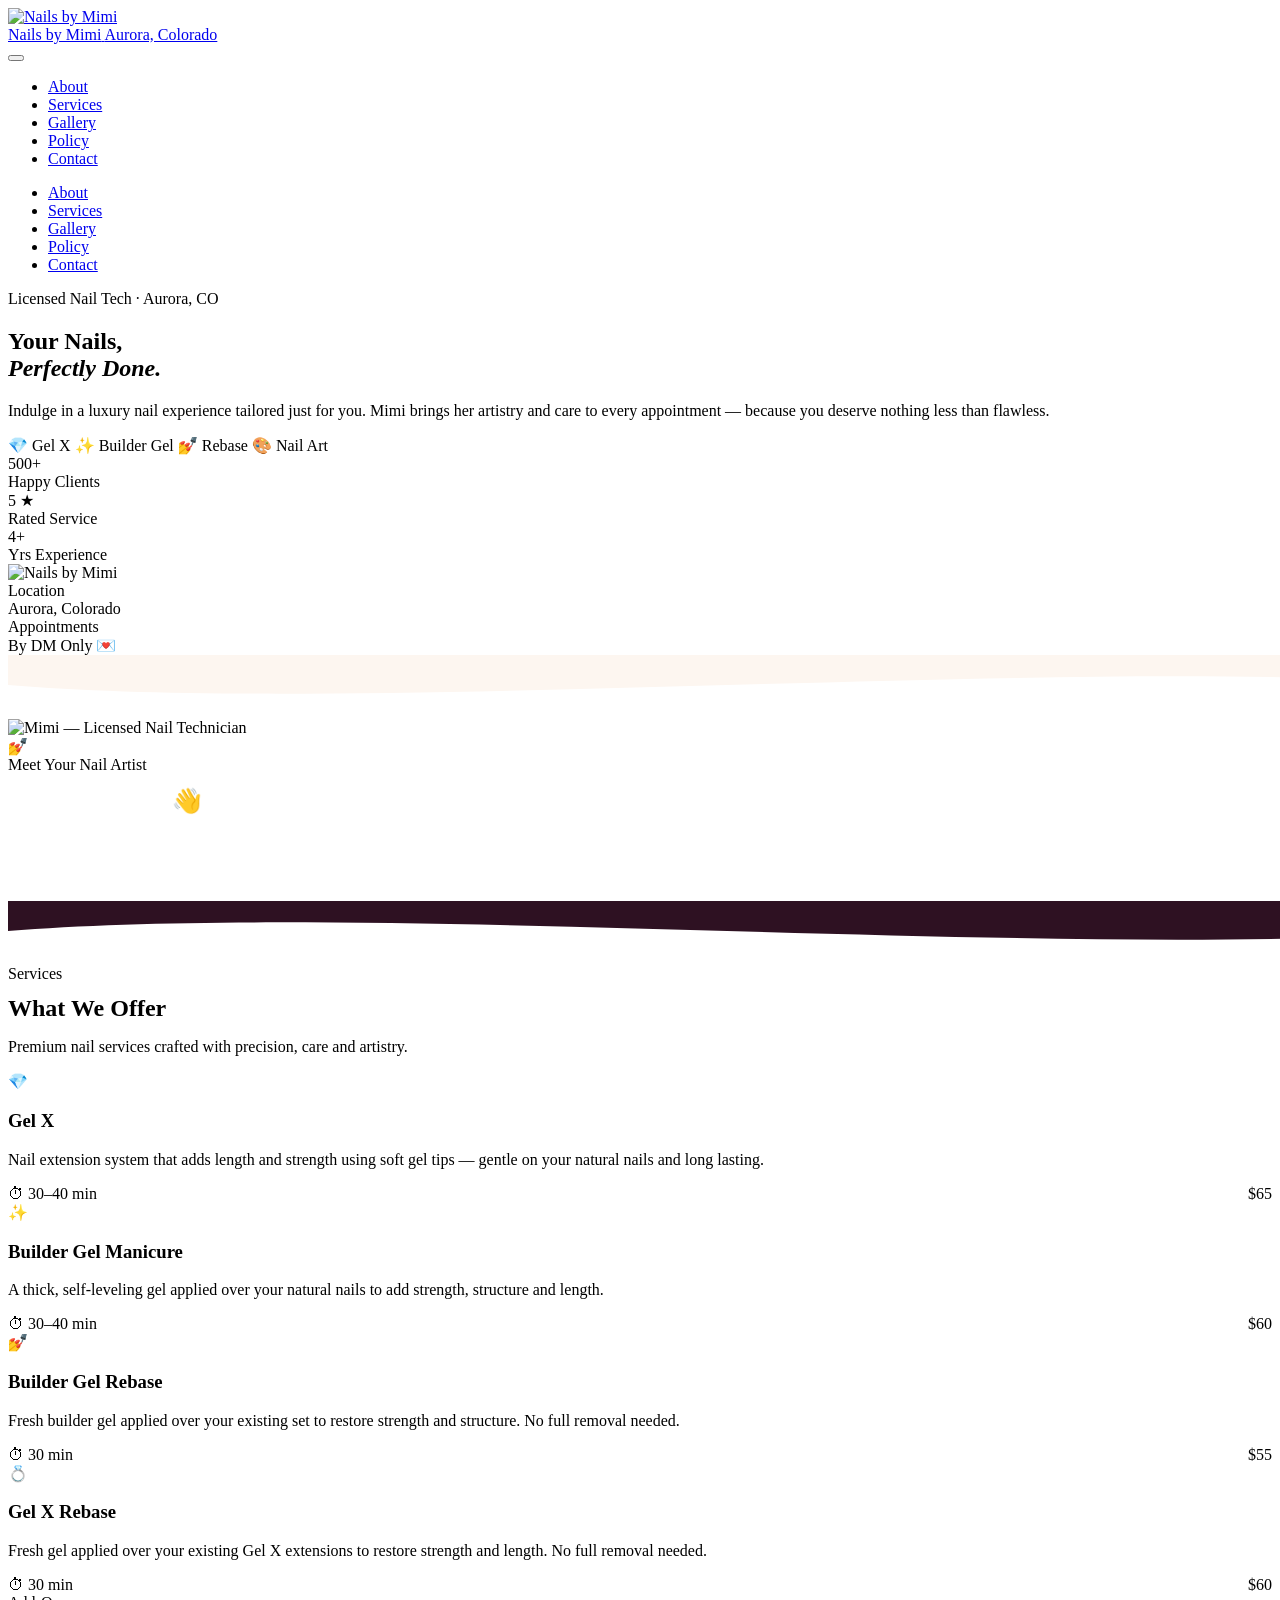
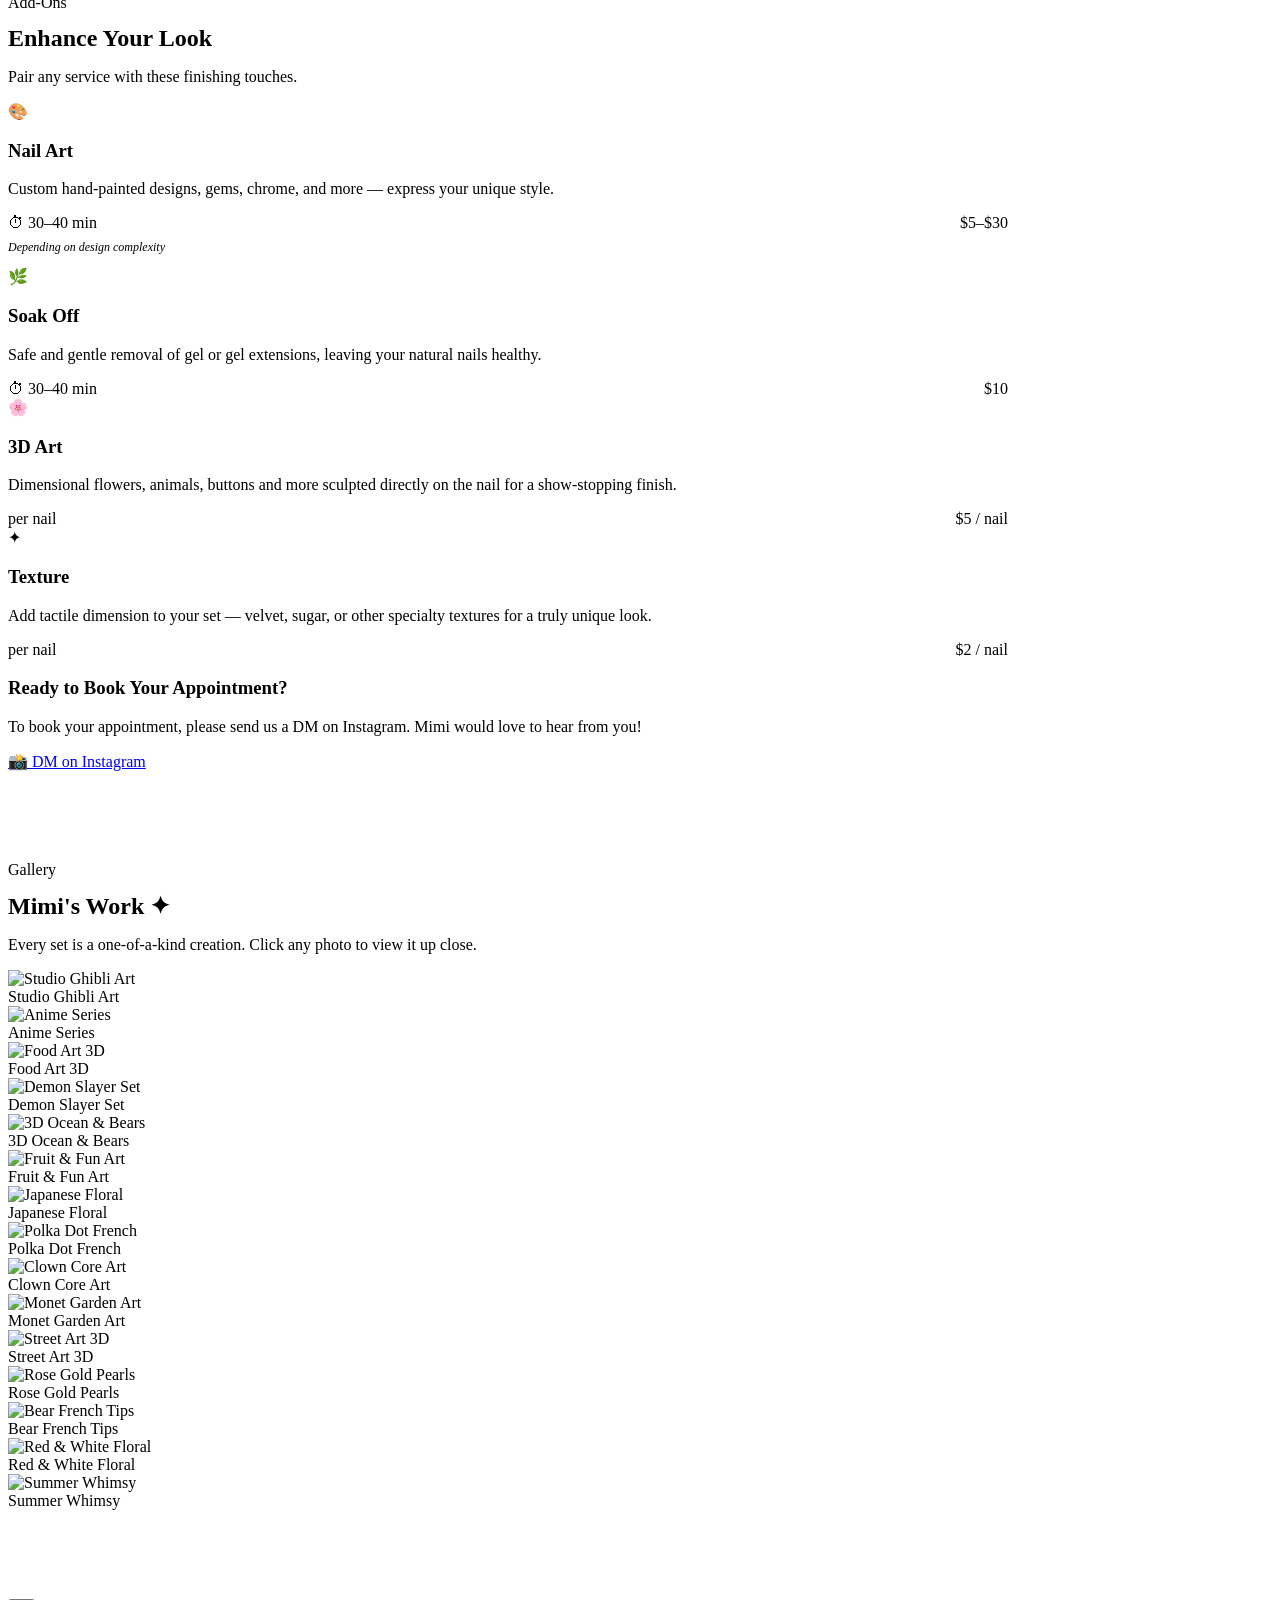
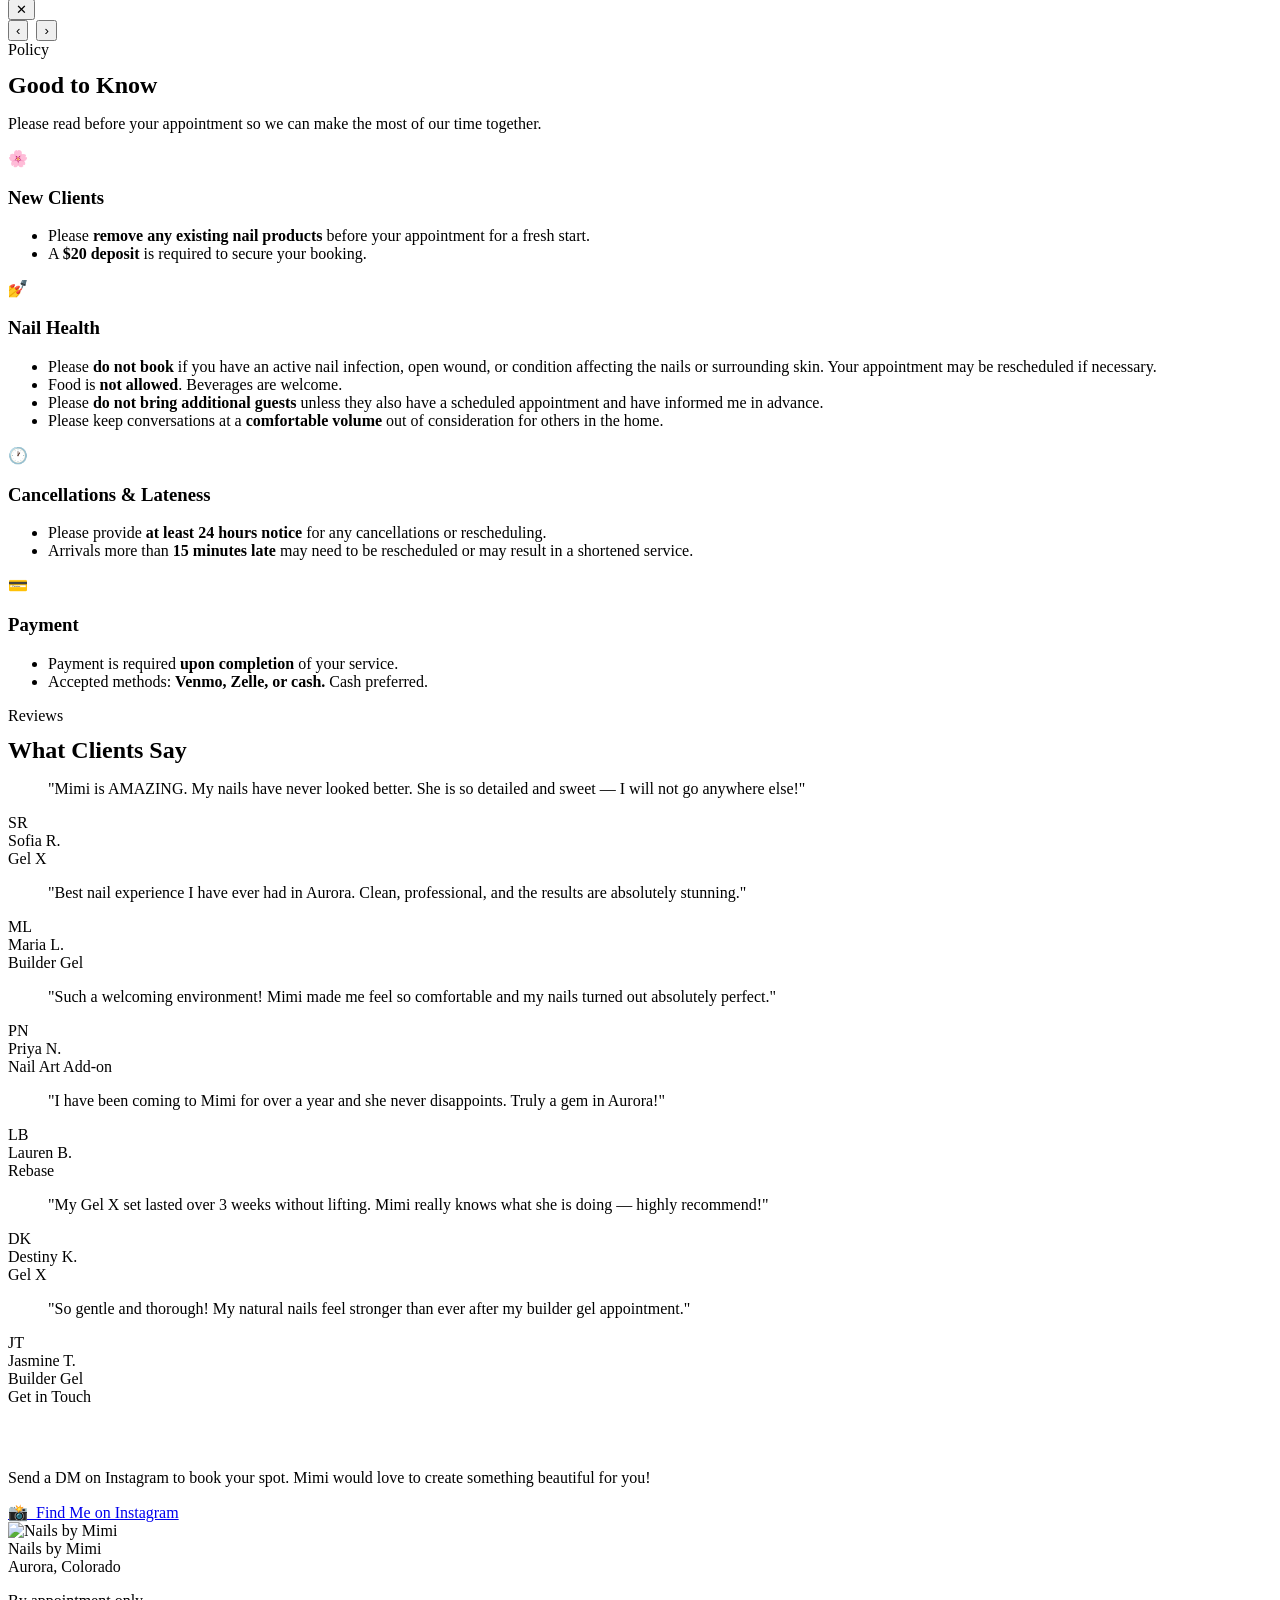
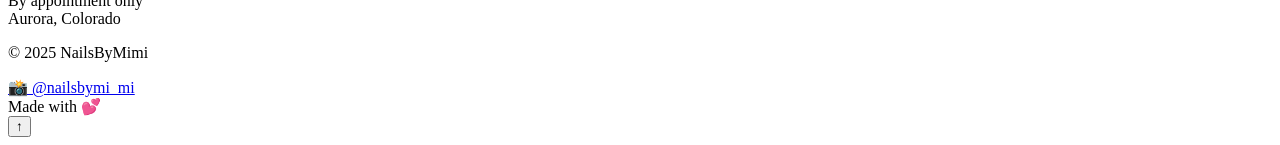
==== commit 58e2696d: "Rename index (2).html to index.html" ====
--- a/index.html
+++ b/index.html
@@ -1,1055 +1,486 @@
-<!DOCTYPE html>
-<html lang="en">
-<head>
-      <link rel="stylesheet" href="styles.css">
-<meta charset="UTF-8">
-<meta name="viewport" content="width=device-width, initial-scale=1.0">
-<title>Nails by Mimi | Aurora, Colorado</title>
-<meta name="description" content="Licensed Nail Technician in Aurora, Colorado. Book appointments online.">
-<link rel="preconnect" href="https://fonts.googleapis.com">
-<link rel="preconnect" href="https://fonts.gstatic.com" crossorigin>
-<link href="https://fonts.googleapis.com/css2?family=Playfair+Display:ital,wght@0,400;0,600;0,700;1,400;1,600&family=Nunito:wght@300;400;500;600;700&display=swap" rel="stylesheet">
-</style>
-</style>
-</head>
-<body>
- 
-<!-- NAVBAR -->
-<nav class="navbar">
-  <div class="nav-logo" onclick="handleLogoClick()">
-    <img id="nav-logo-img" alt="Nails by Mimi">
-    <span>Nails by Mimi</span>
-  </div>
-  <button class="hamburger" id="hamburger" aria-label="Toggle menu">
-    <span></span><span></span><span></span>
-  </button>
-  <div class="nav-menu" id="nav-menu">
-    <ul class="nav-links" id="nav-links-list">
-      <!-- Rendered by JS based on auth state -->
-    </ul>
-  </div>
-</nav>
- 
-<main>
-  <div id="page-home"       class="page"></div>
-  <div id="page-clientdash" class="page"></div>
-  <div id="page-book"       class="page"></div>
-  <div id="page-myappts"    class="page"></div>
-  <div id="page-dashboard"  class="page"></div>
-  <div id="page-auth"       class="page"></div>
-</main>
- 
-<div id="toast" class="toast" role="status" aria-live="polite"></div>
- 
-<script>
-const LOGO_SRC = "[data-uri]";
- 
- 
-/* ═══════════════════════════════════════════════
-   DATA & STATE
-═══════════════════════════════════════════════ */
-const SERVICES = [
-  {id:'manicure',  name:'Classic Manicure',   duration:45,  price:35,  icon:'💅', desc:'Shape, cuticle care & polish',            color:'appt-manicure'},
-  {id:'pedicure',  name:'Classic Pedicure',   duration:60,  price:50,  icon:'🦶', desc:'Soak, exfoliate, shape & polish',         color:'appt-pedicure'},
-  {id:'gel',       name:'Gel Manicure',        duration:60,  price:55,  icon:'✨', desc:'Long-lasting gel color & shine',          color:'appt-gel'},
-  {id:'gel-pedi',  name:'Gel Pedicure',        duration:75,  price:65,  icon:'💎', desc:'Gel finish on beautifully prepped feet',  color:'appt-pedicure'},
-  {id:'acrylic',   name:'Full Set Acrylic',    duration:90,  price:75,  icon:'💍', desc:'Full set, length & shape of choice',      color:'appt-acrylic'},
-  {id:'acrylic-fill',name:'Acrylic Fill',      duration:60,  price:50,  icon:'🔧', desc:'Fill in grown-out acrylics',              color:'appt-acrylic'},
-  {id:'nail-art',  name:'Nail Art Add-on',     duration:30,  price:20,  icon:'🎨', desc:'Custom designs & embellishments',         color:'appt-nail-art'},
-  {id:'mani-pedi', name:'Mani + Pedi Combo',   duration:105, price:80,  icon:'🌸', desc:'Classic mani & pedi together',            color:'appt-manicure'},
-  {id:'wax',       name:'Waxing Service',       duration:30,  price:25,  icon:'🌿', desc:'Eyebrow, lip, or chin waxing',            color:'appt-wax'},
-];
- 
-const DEFAULT_SCHEDULE = {
-  0:{open:false,start:'10:00',end:'18:00'},
-  1:{open:true, start:'09:00',end:'18:00'},
-  2:{open:true, start:'09:00',end:'18:00'},
-  3:{open:true, start:'09:00',end:'18:00'},
-  4:{open:true, start:'09:00',end:'18:00'},
-  5:{open:true, start:'09:00',end:'19:00'},
-  6:{open:true, start:'10:00',end:'17:00'},
-};
- 
-const OWNER_EMAIL = 'mimi@nailsbymimi.com';
-const OWNER_PASS  = 'mimi2024';
- 
-const S = {
-  page: 'home',
-  user: null,
-  appointments: [],
-  blockedTimes:  [],
-  schedule:      {},
-  users:         [],
-};
- 
-function save() {
-  localStorage.setItem('nbm_appts',    JSON.stringify(S.appointments));
-  localStorage.setItem('nbm_blocked',  JSON.stringify(S.blockedTimes));
-  localStorage.setItem('nbm_schedule', JSON.stringify(S.schedule));
-  localStorage.setItem('nbm_users',    JSON.stringify(S.users));
-}
-function load() {
-  try {
-    S.appointments = JSON.parse(localStorage.getItem('nbm_appts')    || '[]');
-    S.blockedTimes  = JSON.parse(localStorage.getItem('nbm_blocked')  || '[]');
-    S.schedule      = JSON.parse(localStorage.getItem('nbm_schedule') || 'null') || {...DEFAULT_SCHEDULE};
-    S.users         = JSON.parse(localStorage.getItem('nbm_users')    || '[]');
-  } catch(e) { S.schedule = {...DEFAULT_SCHEDULE}; }
-}
-function seedDemo() {
-  if (S.appointments.length) return;
-  const today = new Date();
-  const base = (d,h,m=0)=>{ const dt=new Date(today); dt.setDate(today.getDate()+d); dt.setHours(h,m,0,0); return dt.toISOString(); };
-  S.appointments = [
-    {id:'d1',clientName:'Sofia R.',    clientEmail:'sofia@demo.com', serviceId:'gel',       start:base(0,10,0),  end:base(0,11,0),  status:'confirmed',notes:''},
-    {id:'d2',clientName:'Jasmine T.',  clientEmail:'jas@demo.com',   serviceId:'pedicure',  start:base(0,11,30), end:base(0,12,30), status:'confirmed',notes:''},
-    {id:'d3',clientName:'Maria L.',    clientEmail:'maria@demo.com', serviceId:'manicure',  start:base(1,9,0),   end:base(1,9,45),  status:'confirmed',notes:''},
-    {id:'d4',clientName:'Destiny K.',  clientEmail:'dest@demo.com',  serviceId:'acrylic',   start:base(1,13,0),  end:base(1,14,30), status:'confirmed',notes:''},
-    {id:'d5',clientName:'Priya N.',    clientEmail:'priya@demo.com', serviceId:'mani-pedi', start:base(2,10,0),  end:base(2,11,45), status:'confirmed',notes:''},
-    {id:'d6',clientName:'Lauren B.',   clientEmail:'lauren@demo.com',serviceId:'gel',       start:base(3,14,0),  end:base(3,15,0),  status:'confirmed',notes:''},
-  ];
-  save();
-}
- 
-/* ─── Helpers ─── */
-const genId = () => Date.now().toString(36)+Math.random().toString(36).slice(2,6);
-const getSvc = id => SERVICES.find(s=>s.id===id);
-const fmtTime = iso => { const d=new Date(iso),h=d.getHours(),m=d.getMinutes(),ap=h>=12?'PM':'AM'; return `${h%12||12}:${String(m).padStart(2,'0')} ${ap}`; };
-const fmtDate = iso => new Date(iso).toLocaleDateString('en-US',{weekday:'short',month:'short',day:'numeric'});
-const fmtDateLong = iso => new Date(iso).toLocaleDateString('en-US',{weekday:'long',month:'long',day:'numeric'});
-const sameDay = (a,b) => { const da=new Date(a),db=new Date(b); return da.getFullYear()===db.getFullYear()&&da.getMonth()===db.getMonth()&&da.getDate()===db.getDate(); };
-function getWeekDates(ref) {
-  const d=new Date(ref),day=d.getDay(),mon=new Date(d);
-  mon.setDate(d.getDate()-day+(day===0?-6:1));
-  return Array.from({length:7},(_,i)=>{ const nd=new Date(mon); nd.setDate(mon.getDate()+i); return nd; });
-}
-function isAvailable(date, timeStr, serviceId) {
-  const svc=getSvc(serviceId); if(!svc) return false;
-  const [h,m]=timeStr.split(':').map(Number);
-  const start=new Date(date); start.setHours(h,m,0,0);
-  const end=new Date(start.getTime()+svc.duration*60000);
-  const dow=start.getDay(), sc=S.schedule[dow]||DEFAULT_SCHEDULE[dow];
-  if(!sc.open) return false;
-  const [oh,om]=sc.start.split(':').map(Number),[ch,cm]=sc.end.split(':').map(Number);
-  const startMin=h*60+m, endMin=startMin+svc.duration;
-  if(startMin<oh*60+om||endMin>ch*60+cm) return false;
-  for(const a of S.appointments){ const as=new Date(a.start),ae=new Date(a.end); if(start<ae&&end>as) return false; }
-  for(const b of S.blockedTimes){ const bs=new Date(b.start),be=new Date(b.end); if(start<be&&end>bs) return false; }
-  return true;
-}
- 
-/* ═══════════════════════════════════════════════
-   NAVIGATION
-═══════════════════════════════════════════════ */
-function navigateTo(page) {
-  document.querySelectorAll('.page').forEach(p=>p.classList.remove('active'));
-  const el = document.getElementById('page-'+page);
-  if(el) el.classList.add('active');
-  S.page = page;
-  renderNav();
-  if(page==='home')       renderHome();
-  if(page==='clientdash') renderClientDash();
-  if(page==='book')       renderBooking();
-  if(page==='myappts')    renderMyAppts();
-  if(page==='dashboard')  renderOwnerDash();
-  if(page==='auth')       renderAuth();
-  document.getElementById('nav-menu').classList.remove('open');
-  document.getElementById('hamburger').classList.remove('open');
-  window.scrollTo({top:0,behavior:'smooth'});
-}
- 
-function handleLogoClick() {
-  if(!S.user) navigateTo('home');
-  else if(S.user.isOwner) navigateTo('dashboard');
-  else navigateTo('clientdash');
-}
- 
-function renderNav() {
-  const u = S.user;
-  const p = S.page;
-  let links = '';
- 
-  if(!u) {
-    // Logged out: Home, Services, Log In, Book Now
-    links = `
-      <li><a href="#" onclick="navigateTo('home');return false" class="${p==='home'?'active':''}">Home</a></li>
-      <li><a href="#" onclick="scrollToServices();return false">Services</a></li>
-      <li><a href="#" onclick="navigateTo('auth');return false" id="nav-auth-link" class="${p==='auth'?'active':''}">Log In</a></li>
-      <li><a href="#" onclick="navigateTo('auth');return false" class="btn-nav">Book Now 💅</a></li>
-    `;
-  } else if(u.isOwner) {
-    // Owner nav
-    links = `
-      <li><a href="#" onclick="navigateTo('dashboard');return false" class="${p==='dashboard'?'active':''}">Dashboard 👑</a></li>
-      <li><span class="nav-user-chip">Hey Mimi 👑</span></li>
-      <li><button class="nav-btn-text" onclick="logOut()">Log Out</button></li>
-    `;
-  } else {
-    // Client nav
-    links = `
-      <li><a href="#" onclick="navigateTo('clientdash');return false" class="${p==='clientdash'?'active':''}">Home</a></li>
-      <li><a href="#" onclick="navigateTo('book');return false" class="${p==='book'?'active':''} btn-nav">Book Now 💅</a></li>
-      <li><a href="#" onclick="navigateTo('myappts');return false" class="${p==='myappts'?'active':''}">My Appointments</a></li>
-      <li><span class="nav-user-chip">Hi, ${u.name.split(' ')[0]} 👋</span></li>
-      <li><button class="nav-btn-text" onclick="logOut()">Log Out</button></li>
-    `;
-  }
-  document.getElementById('nav-links-list').innerHTML = links;
-}
- 
-document.getElementById('hamburger').addEventListener('click', function() {
-  this.classList.toggle('open');
-  document.getElementById('nav-menu').classList.toggle('open');
-});
- 
-/* ═══════════════════════════════════════════════
-   TOAST
-═══════════════════════════════════════════════ */
-function toast(msg, type='default') {
-  const t=document.getElementById('toast');
-  t.textContent=msg; t.className='toast '+type;
-  void t.offsetWidth; t.classList.add('show');
-  setTimeout(()=>t.classList.remove('show'),3200);
-}
- 
-/* ═══════════════════════════════════════════════
-   AUTH
-═══════════════════════════════════════════════ */
-function renderAuth() {
-  document.getElementById('page-auth').innerHTML = `
-    <div class="auth-page">
-      <div class="auth-card">
-        <img src="${LOGO_SRC}" alt="Nails by Mimi">
-        <h2>Welcome Back</h2>
-        <p class="auth-sub">Log in or sign up to book your appointment</p>
-        <div class="auth-tabs">
-          <button class="auth-tab active" id="tab-login" onclick="switchTab('login')">Log In</button>
-          <button class="auth-tab" id="tab-signup" onclick="switchTab('signup')">Sign Up</button>
-        </div>
-        <div id="auth-body"></div>
-      </div>
-    </div>`;
-  showLoginForm();
-}
-function switchTab(t) {
-  document.getElementById('tab-login').classList.toggle('active',t==='login');
-  document.getElementById('tab-signup').classList.toggle('active',t==='signup');
-  if(t==='login') showLoginForm(); else showSignupForm();
-}
-function showLoginForm() {
-  document.getElementById('auth-body').innerHTML = `
-    <form class="auth-form" onsubmit="doLogin(event)">
-      <div class="form-group"><label>Email</label><input type="email" id="li-email" placeholder="your@email.com" required></div>
-      <div class="form-group"><label>Password</label><input type="password" id="li-pass" placeholder="••••••••" required></div>
-      <button type="submit" class="btn-primary" style="width:100%;justify-content:center;margin-top:.4rem">Log In</button>
-      <p style="font-size:.78rem;color:var(--muted);text-align:center;margin-top:.9rem">Owner? Use your Mimi credentials 💅</p>
-    </form>`;
-}
-function showSignupForm() {
-  document.getElementById('auth-body').innerHTML = `
-    <form class="auth-form" onsubmit="doSignup(event)">
-      <div class="form-row">
-        <div class="form-group"><label>First Name</label><input type="text" id="su-first" placeholder="Sofia" required></div>
-        <div class="form-group"><label>Last Name</label><input type="text" id="su-last" placeholder="Rodriguez" required></div>
-      </div>
-      <div class="form-group"><label>Email</label><input type="email" id="su-email" placeholder="sofia@email.com" required></div>
-      <div class="form-group"><label>Phone</label><input type="tel" id="su-phone" placeholder="(720) 555-0123"></div>
-      <div class="form-group"><label>Password</label><input type="password" id="su-pass" placeholder="Create a password" required minlength="6"></div>
-      <button type="submit" class="btn-primary" style="width:100%;justify-content:center;margin-top:.4rem">Create Account</button>
-    </form>`;
-}
-function doLogin(e) {
-  e.preventDefault();
-  const email=document.getElementById('li-email').value.trim().toLowerCase();
-  const pass=document.getElementById('li-pass').value;
-  if(email===OWNER_EMAIL&&pass===OWNER_PASS) {
-    S.user={name:'Mimi',email:OWNER_EMAIL,isOwner:true};
-    toast('Welcome back, Mimi! 👑','success'); navigateTo('dashboard'); return;
-  }
-  const u=S.users.find(u=>u.email===email&&u.password===pass);
-  if(u) { S.user={name:u.name,email:u.email,phone:u.phone,isOwner:false}; toast(`Welcome back, ${u.name.split(' ')[0]}! 💕`,'success'); navigateTo('clientdash'); return; }
-  toast('Invalid email or password','error');
-}
-function doSignup(e) {
-  e.preventDefault();
-  const first=document.getElementById('su-first').value.trim();
-  const last=document.getElementById('su-last').value.trim();
-  const email=document.getElementById('su-email').value.trim().toLowerCase();
-  const phone=document.getElementById('su-phone').value.trim();
-  const pass=document.getElementById('su-pass').value;
-  if(S.users.find(u=>u.email===email)){toast('Account already exists','error');return;}
-  const name=`${first} ${last}`;
-  S.users.push({name,email,phone,password:pass});
-  S.user={name,email,phone,isOwner:false};
-  save(); toast(`Account created! Welcome, ${first}! 🌸`,'success'); navigateTo('clientdash');
-}
-function logOut() { S.user=null; toast('Logged out. See you soon! 💕'); navigateTo('home'); }
- 
-/* ═══════════════════════════════════════════════
-   HOME PAGE (logged-out)
-═══════════════════════════════════════════════ */
-function renderHome() {
-  const svcsHtml = SERVICES.map((s,i)=>`
-    <div class="service-card reveal" style="transition-delay:${i*.07}s">
-      <span class="service-icon">${s.icon}</span>
-      <h3>${s.name}</h3><p>${s.desc}</p>
-      <div class="service-duration">⏱ ${s.duration} min</div>
-      <div class="service-price">$${s.price}</div>
-    </div>`).join('');
- 
-  const reviews = [
-    {init:'SR',name:'Sofia R.',   svc:'Gel Manicure',   text:'Mimi is AMAZING. My nails have never looked better. She is so detailed and sweet, I will not go anywhere else!'},
-    {init:'JT',name:'Jasmine T.', svc:'Pedicure',        text:'I came in for a pedicure and left feeling like a queen. The attention to detail is unmatched. 100% recommend!'},
-    {init:'ML',name:'Maria L.',   svc:'Acrylic Full Set',text:'Best nail experience I have ever had in Aurora. Clean, professional, and the results are absolutely stunning.'},
-    {init:'DK',name:'Destiny K.', svc:'Nail Art',        text:'The booking system is so easy and Mimi always texts back quickly. My nails are always fire when I leave!'},
-    {init:'PN',name:'Priya N.',   svc:'Mani + Pedi',     text:'Such a welcoming environment! Mimi made me feel so comfortable. My mani-pedi was absolute perfection.'},
-    {init:'LB',name:'Lauren B.',  svc:'Gel Manicure',    text:'I have been coming to Mimi for over a year and she never disappoints. Truly a gem in Aurora!'},
-  ];
-  const reviewsHtml = reviews.map((r,i)=>`
-    <div class="t-card reveal" style="transition-delay:${i*.07}s">
-      <div class="stars">★★★★★</div>
-      <p>"${r.text}"</p>
-      <div class="t-author">
-        <div class="t-avatar">${r.init}</div>
-        <div><div class="t-name">${r.name}</div><div class="t-svc">${r.svc}</div></div>
-      </div>
-    </div>`).join('');
- 
-  document.getElementById('page-home').innerHTML = `
-    <!-- HERO -->
-    <section class="hero">
-      <div class="hero-blob hero-blob-1"></div>
-      <div class="hero-blob hero-blob-2"></div>
-      <div class="hero-inner">
-        <div class="hero-text">
-          <div class="hero-eyebrow">✦ Licensed Nail Tech · Aurora, CO</div>
-          <h1 class="hero-title" style="margin-bottom:.9rem">Your Nails,<br><em>Perfectly Done.</em></h1>
-          <p class="hero-desc">Indulge in a luxury nail experience tailored just for you. Mimi brings her artistry and care to every single appointment — because you deserve nothing less than flawless.</p>
-          <div class="hero-actions">
-            <button class="btn-primary" onclick="navigateTo('auth')">Book an Appointment 💅</button>
-            <button class="btn-outline" onclick="scrollToServices()">View Services</button>
-          </div>
-          <div class="hero-stats">
-            <div class="hero-stat"><div class="num">500+</div><div class="lbl">Happy Clients</div></div>
-            <div class="hero-stat"><div class="num">5★</div><div class="lbl">Rated Service</div></div>
-            <div class="hero-stat"><div class="num">3+</div><div class="lbl">Yrs Experience</div></div>
-          </div>
-        </div>
-        <div class="hero-visual">
-          <div class="hero-img-wrap">
-            <div class="hero-circle-bg"></div>
-            <img class="hero-logo-big" src="${LOGO_SRC}" alt="Nails by Mimi">
-            <div class="hero-badge"><span>💅</span>By Appointment Only</div>
-            <div class="hero-badge2">✨ Aurora, Colorado</div>
-          </div>
-        </div>
-      </div>
-    </section>
- 
-    <!-- ABOUT -->
-    <section class="about-strip">
-      <div class="about-inner">
-        <img src="${LOGO_SRC}" alt="Mimi">
-        <div>
-          <div class="section-tag" style="background:rgba(255,255,255,.15);color:#fff">Meet Your Nail Artist</div>
-          <h2>Hey, I am Mimi! 👋</h2>
-          <div class="divider"></div>
-          <p>I am a licensed Nail Technician based in Aurora, Colorado with a passion for creating beautiful, long-lasting nail art. Every client gets my full attention and care. I believe your nails are an extension of your personality — and I am here to help them shine.</p>
-        </div>
-      </div>
-    </section>
- 
-    <!-- SERVICES -->
-    <section class="services-section section" id="services-section">
-      <div style="max-width:1100px;margin:0 auto">
-        <div class="text-center reveal">
-          <div class="section-tag">Services</div>
-          <h2 style="margin-bottom:.4rem">What We Offer</h2>
-          <div class="divider center"></div>
-          <p class="section-sub">From classic manicures to intricate nail art — every service is crafted with love.</p>
-        </div>
-        <div class="services-grid">${svcsHtml}</div>
-        <div style="text-align:center;margin-top:2.2rem">
-          <button class="btn-primary" onclick="navigateTo('auth')">Book Now 💅</button>
-        </div>
-      </div>
-    </section>
- 
-    <!-- VIBE -->
-    <section class="vibe-section section">
-      <div class="text-center reveal">
-        <div class="section-tag">The Vibe</div>
-        <h2 style="margin-bottom:.4rem">Beauty is in the Details</h2>
-        <div class="divider center"></div>
-        <p class="section-sub">Nail looks for every mood, every season, every you.</p>
-      </div>
-      <div class="vibe-grid reveal">
-        <div class="vibe-card vibe-card-1"><span>💎</span><div class="vibe-label">Gel Sets</div></div>
-        <div class="vibe-card vibe-card-2"><span>🌸</span><div class="vibe-label">Soft Glam</div></div>
-        <div class="vibe-card vibe-card-3"><span>🎨</span><div class="vibe-label">Nail Art</div></div>
-        <div class="vibe-card vibe-card-4"><span>✨</span><div class="vibe-label">Chrome & Foil</div></div>
-        <div class="vibe-card vibe-card-5"><span>💅</span><div class="vibe-label">Acrylics</div></div>
-        <div class="vibe-card vibe-card-6"><span>🌷</span><div class="vibe-label">French Tips</div></div>
-      </div>
-    </section>
- 
-    <!-- TESTIMONIALS -->
-    <section class="testimonials-section section">
-      <div style="max-width:1000px;margin:0 auto">
-        <div class="text-center reveal">
-          <div class="section-tag">Reviews</div>
-          <h2 style="margin-bottom:.4rem">Clients Love Mimi 💕</h2>
-          <div class="divider center"></div>
-        </div>
-        <div class="t-grid">${reviewsHtml}</div>
-      </div>
-    </section>
- 
-    <!-- CTA -->
-    <section class="cta-section reveal">
-      <div class="section-tag" style="background:rgba(255,255,255,.15);color:#fff">Ready?</div>
-      <h2>Let us Make Your Nails <em style="color:var(--rose);font-style:italic">Perfect</em></h2>
-      <p>Book your appointment today. Spots fill up fast!</p>
-      <div style="display:flex;gap:1rem;justify-content:center;flex-wrap:wrap">
-        <button class="btn-primary" onclick="navigateTo('auth')" style="font-size:1.02rem;padding:.95rem 2.4rem">Book Now 💅</button>
-      </div>
-    </section>
- 
-    <!-- FOOTER -->
-    <footer class="footer">
-      <img src="${LOGO_SRC}" alt="Nails by Mimi">
-      <p style="margin-bottom:.35rem"><strong style="color:#fff">Nails by Mimi</strong></p>
-      <p>Aurora, Colorado · By Appointment Only</p>
-      <p style="margin-top:.65rem;font-size:.78rem">© ${new Date().getFullYear()} NailsByMimi · Made with 💕</p>
-    </footer>
-  `;
-  observeReveal();
-}
- 
-function scrollToServices() {
-  if(S.page!=='home') { navigateTo('home'); setTimeout(()=>document.getElementById('services-section')?.scrollIntoView({behavior:'smooth'}),400); }
-  else document.getElementById('services-section')?.scrollIntoView({behavior:'smooth'});
-}
- 
-/* ═══════════════════════════════════════════════
-   CLIENT DASHBOARD (logged-in landing)
-═══════════════════════════════════════════════ */
-function renderClientDash() {
-  const u = S.user;
-  const now = new Date();
-  const upcoming = S.appointments
-    .filter(a=>a.clientEmail===u.email && new Date(a.start)>=now && a.status!=='cancelled')
-    .sort((a,b)=>new Date(a.start)-new Date(b.start));
-  const nextAppt = upcoming[0] || null;
- 
-  let nextApptHtml = '';
-  if(nextAppt) {
-    const svc = getSvc(nextAppt.serviceId);
-    const daysUntil = Math.ceil((new Date(nextAppt.start)-now)/(1000*60*60*24));
-    const daysLabel = daysUntil===0?'Today! 🎉':daysUntil===1?'Tomorrow 🌸':`In ${daysUntil} days`;
-    nextApptHtml = `
-      <div class="next-appt-card">
-        <div>
-          <div class="next-appt-label">Next Appointment</div>
-          <h3 style="margin-bottom:.1rem">${svc?.icon||'💅'} ${svc?.name||nextAppt.serviceId}</h3>
-          <span style="display:inline-block;background:var(--blush);color:var(--pink-600);font-size:.8rem;font-weight:700;padding:.2rem .75rem;border-radius:50px;margin-top:.3rem">${daysLabel}</span>
-        </div>
-        <div class="next-appt-row">
-          <div class="next-appt-detail">
-            <div class="nd-label">📅 Date</div>
-            <div class="nd-value">${fmtDateLong(nextAppt.start)}</div>
-          </div>
-          <div class="next-appt-detail">
-            <div class="nd-label">⏰ Time</div>
-            <div class="nd-value">${fmtTime(nextAppt.start)} – ${fmtTime(nextAppt.end)}</div>
-            <div class="nd-sub">${svc?.duration} min</div>
-          </div>
-          <div class="next-appt-detail">
-            <div class="nd-label">📍 Location</div>
-            <div class="nd-value">Nails by Mimi</div>
-            <div class="nd-sub">Aurora, Colorado</div>
-          </div>
-          <div class="next-appt-detail">
-            <div class="nd-label">💰 Price</div>
-            <div class="nd-value">$${svc?.price}</div>
-          </div>
-        </div>
-        ${nextAppt.notes?`<div style="background:var(--pink-50);border-radius:var(--radius-sm);padding:.75rem 1rem;font-size:.88rem;color:var(--text)">📝 <strong>Note:</strong> ${nextAppt.notes}</div>`:''}
-        <div style="display:flex;gap:.75rem;flex-wrap:wrap">
-          <button class="btn-primary btn-sm" onclick="navigateTo('myappts')">View All Appointments</button>
-          <button class="btn-outline btn-sm" onclick="navigateTo('book')">Book Another</button>
-        </div>
-      </div>`;
-  } else {
-    nextApptHtml = `
-      <div class="next-appt-card empty">
-        <div class="empty-icon">💅</div>
-        <h3>No upcoming appointments</h3>
-        <p style="color:var(--muted);margin-bottom:1.4rem;font-size:.92rem">You have not booked anything yet — treat yourself!</p>
-        <button class="btn-primary" onclick="navigateTo('book')">Book Your First Appointment 💅</button>
-      </div>`;
-  }
- 
-  document.getElementById('page-clientdash').innerHTML = `
-    <div class="client-dash">
-      <div class="client-dash-hero">
-        <div>
-          <h1>Hey, ${u.name.split(' ')[0]}! 👋</h1>
-          <p>Welcome to your personal nail space. Looking gorgeous as always.</p>
-        </div>
-        <img src="${LOGO_SRC}" alt="Nails by Mimi">
-      </div>
-      <div class="client-dash-body">
-        ${nextApptHtml}
-        <div class="dash-quick-actions">
-          <div class="quick-action-card" onclick="navigateTo('book')">
-            <div class="qa-icon">💅</div>
-            <h3>Book Appointment</h3>
-            <p>Choose a service and pick your perfect time</p>
-          </div>
-          <div class="quick-action-card" onclick="navigateTo('myappts')">
-            <div class="qa-icon">📋</div>
-            <h3>My Appointments</h3>
-            <p>View upcoming and past appointment history</p>
-          </div>
-        </div>
-        <div style="background:#fff;border:1px solid var(--border);border-radius:var(--radius);padding:1.5rem;box-shadow:var(--shadow)">
-          <h3 style="margin-bottom:1.2rem;font-size:1rem">✨ Our Services</h3>
-          <div style="display:grid;grid-template-columns:repeat(auto-fit,minmax(200px,1fr));gap:.75rem">
-            ${SERVICES.map(s=>`
-              <div style="display:flex;align-items:center;gap:.65rem;padding:.7rem .9rem;background:var(--pink-50);border-radius:var(--radius-sm);cursor:pointer;transition:background .2s" onclick="navigateTo('book')" onmouseover="this.style.background='var(--pink-100)'" onmouseout="this.style.background='var(--pink-50)'">
-                <span style="font-size:1.4rem">${s.icon}</span>
-                <div><div style="font-weight:700;font-size:.88rem;color:var(--dark)">${s.name}</div><div style="font-size:.76rem;color:var(--muted)">${s.duration} min · $${s.price}</div></div>
-              </div>`).join('')}
-          </div>
-        </div>
-      </div>
-    </div>`;
-}
- 
-/* ═══════════════════════════════════════════════
-   MY APPOINTMENTS
-═══════════════════════════════════════════════ */
-function renderMyAppts() {
-  const u = S.user;
-  const now = new Date();
-  const allMine = S.appointments.filter(a=>a.clientEmail===u.email);
-  const upcoming = allMine.filter(a=>new Date(a.start)>=now && a.status!=='cancelled').sort((a,b)=>new Date(a.start)-new Date(b.start));
-  const past = allMine.filter(a=>new Date(a.start)<now || a.status==='cancelled').sort((a,b)=>new Date(b.start)-new Date(a.start));
- 
-  const buildCard = (a, isPast) => {
-    const svc = getSvc(a.serviceId);
-    const status = a.status==='cancelled'?'cancelled':isPast?'past':'confirmed';
-    const statusLabel = {confirmed:'Confirmed ✓',past:'Completed',cancelled:'Cancelled'}[status];
-    const statusCls   = {confirmed:'status-confirmed',past:'status-past',cancelled:'status-cancelled'}[status];
-    return `
-      <div class="appt-card">
-        <div class="appt-card-top">
-          <div class="appt-card-svc">
-            <span class="appt-card-icon">${svc?.icon||'💅'}</span>
-            <div>
-              <div class="appt-card-name">${svc?.name||a.serviceId}</div>
-              <div class="appt-card-price">$${svc?.price} · ${svc?.duration} min</div>
-            </div>
-          </div>
-          <span class="status-badge ${statusCls}">${statusLabel}</span>
-        </div>
-        <div class="appt-card-details">
-          <div class="appt-detail-chip">
-            <div class="chip-label">📅 Date</div>
-            <div class="chip-value">${fmtDateLong(a.start)}</div>
-          </div>
-          <div class="appt-detail-chip">
-            <div class="chip-label">⏰ Time</div>
-            <div class="chip-value">${fmtTime(a.start)} – ${fmtTime(a.end)}</div>
-          </div>
-          <div class="appt-detail-chip">
-            <div class="chip-label">📍 Where</div>
-            <div class="chip-value">Nails by Mimi, Aurora</div>
-          </div>
-        </div>
-        ${a.notes?`<div style="background:var(--pink-50);border-radius:var(--radius-sm);padding:.65rem .9rem;font-size:.85rem;color:var(--text)">📝 ${a.notes}</div>`:''}
-        <div class="appt-card-actions">
-          ${!isPast && a.status!=='cancelled' ? `<button class="btn-ghost danger" onclick="cancelMyAppt('${a.id}')">Cancel</button>` : ''}
-          ${isPast || a.status==='cancelled' ? `<button class="btn-ghost" onclick="navigateTo('book')">Book Again</button>` : ''}
-        </div>
-      </div>`;
-  };
- 
-  const upcomingHtml = upcoming.length
-    ? upcoming.map(a=>buildCard(a,false)).join('')
-    : `<div class="empty-state"><span class="empty-icon-lg">🗓</span><h3>No upcoming appointments</h3><p>Book your next nail session below!</p><button class="btn-primary" onclick="navigateTo('book')">Book Now 💅</button></div>`;
- 
-  const pastHtml = past.length
-    ? past.map(a=>buildCard(a,true)).join('')
-    : `<div class="empty-state" style="padding:1.5rem"><p style="color:var(--muted);font-size:.88rem">No past appointments yet.</p></div>`;
- 
-  document.getElementById('page-myappts').innerHTML = `
-    <div class="my-appts-page">
-      <div class="my-appts-hero">
-        <div class="section-tag" style="background:rgba(255,255,255,.15);color:#fff">Your History</div>
-        <h1>My Appointments</h1>
-        <p>Track your upcoming sessions and past visits</p>
-      </div>
-      <div class="my-appts-body">
-        <div style="margin-bottom:1rem;display:flex;justify-content:flex-end">
-          <button class="btn-primary btn-sm" onclick="navigateTo('book')">+ New Appointment</button>
-        </div>
-        <div class="appts-section-header">
-          <h2>Upcoming</h2>
-          <span class="appt-count-badge">${upcoming.length}</span>
-        </div>
-        ${upcomingHtml}
-        <div class="appts-section-header" style="margin-top:2rem">
-          <h2>Past & Cancelled</h2>
-          <span class="appt-count-badge">${past.length}</span>
-        </div>
-        ${pastHtml}
-      </div>
-    </div>`;
-}
- 
-function cancelMyAppt(id) {
-  if(!confirm('Cancel this appointment?')) return;
-  const a = S.appointments.find(a=>a.id===id);
-  if(a) a.status = 'cancelled';
-  save(); toast('Appointment cancelled','default'); renderMyAppts();
-}
- 
-/* ═══════════════════════════════════════════════
-   BOOKING PAGE
-═══════════════════════════════════════════════ */
-let B = { svc:null, date:null, time:null, calMonth:new Date().getMonth(), calYear:new Date().getFullYear() };
- 
-function renderBooking() {
-  document.getElementById('page-book').innerHTML = `
-    <div class="booking-page">
-      <div class="booking-hero">
-        <div class="section-tag" style="background:rgba(255,255,255,.2);color:#fff">Book Appointment</div>
-        <h1>Treat Yourself 💅</h1>
-        <p>Choose your service, pick a date and time, and you are all set!</p>
-      </div>
-      <div class="booking-layout">
-        <div style="display:grid;gap:1.4rem">
-          <div class="booking-card">
-            <h3>① Choose a Service</h3>
-            <div class="service-options" id="svc-opts"></div>
-          </div>
-          <div class="booking-card">
-            <h3>② Pick a Date</h3>
-            <div class="mini-cal-header">
-              <button class="cal-nav-btn" onclick="bookCalNav(-1)">‹</button>
-              <h4 id="cal-label"></h4>
-              <button class="cal-nav-btn" onclick="bookCalNav(1)">›</button>
-            </div>
-            <div class="mini-cal-grid" id="cal-grid"></div>
-          </div>
-          <div class="booking-card" id="time-card">
-            <h3>③ Pick a Time</h3>
-            <div id="time-note" style="color:var(--muted);font-size:.87rem">Select a service and date first.</div>
-            <div class="time-slots" id="time-slots" style="display:none"></div>
-          </div>
-        </div>
-        <div>
-          <div class="booking-card" id="summary-card" style="position:sticky;top:calc(var(--nav-h) + 1rem)">
-            <h3>Booking Summary</h3>
-            <div id="summary-body"><p style="color:var(--muted);font-size:.88rem">Choose a service, date, and time to continue.</p></div>
-          </div>
-        </div>
-      </div>
-    </div>
-    <div class="modal-overlay" id="confirm-modal">
-      <div class="modal">
-        <button class="modal-close" onclick="closeModal('confirm-modal')">✕</button>
-        <h3 style="margin-bottom:1rem">Confirm Appointment</h3>
-        <div id="confirm-body"></div>
-        <div class="form-group" style="margin-top:1rem">
-          <label>Notes for Mimi (optional)</label>
-          <textarea id="book-notes" rows="3" placeholder="Allergies, preferences, inspiration..."></textarea>
-        </div>
-        <button class="btn-primary" style="width:100%;justify-content:center;margin-top:1rem" onclick="confirmBooking()">Confirm & Book ✓</button>
-      </div>
-    </div>`;
-  renderSvcOpts(); renderBookCal();
-}
- 
-function renderSvcOpts() {
-  const w=document.getElementById('svc-opts'); if(!w) return;
-  w.innerHTML=SERVICES.map(s=>`
-    <div class="service-option ${B.svc===s.id?'selected':''}" onclick="selectSvc('${s.id}')">
-      <span style="font-size:1.2rem">${s.icon}</span>
-      <div style="flex:1;min-width:0"><div class="svc-name">${s.name}</div><div class="svc-meta">⏱ ${s.duration} min · ${s.desc}</div></div>
-      <div class="svc-price">$${s.price}</div>
-    </div>`).join('');
-}
- 
-function selectSvc(id){ B.svc=id; B.time=null; renderSvcOpts(); renderBookCal(); renderTimes(); renderSummary(); }
- 
-function renderBookCal() {
-  const grid=document.getElementById('cal-grid'),label=document.getElementById('cal-label'); if(!grid) return;
-  const now=new Date(),y=B.calYear,m=B.calMonth;
-  const firstDay=new Date(y,m,1).getDay(),days=new Date(y,m+1,0).getDate();
-  const months=['January','February','March','April','May','June','July','August','September','October','November','December'];
-  label.textContent=`${months[m]} ${y}`;
-  let html=['Su','Mo','Tu','We','Th','Fr','Sa'].map(d=>`<div class="cal-day-label">${d}</div>`).join('');
-  for(let i=0;i<firstDay;i++) html+=`<div class="cal-day empty"></div>`;
-  for(let day=1;day<=days;day++){
-    const date=new Date(y,m,day);
-    const isPast=date<new Date(now.getFullYear(),now.getMonth(),now.getDate());
-    const dow=date.getDay(),sc=S.schedule[dow]||DEFAULT_SCHEDULE[dow];
-    const blocked=!sc.open,isToday=sameDay(date,now),isSel=B.date&&sameDay(date,B.date);
-    let cls='cal-day';
-    if(isPast) cls+=' past'; else if(blocked) cls+=' blocked';
-    if(isToday) cls+=' today'; if(isSel) cls+=' selected';
-    const dis=(isPast||blocked)?'disabled':`onclick="selectDate(${y},${m},${day})"`;
-    html+=`<button class="${cls}" ${dis}>${day}</button>`;
-  }
-  grid.innerHTML=html;
-}
- 
-function bookCalNav(d){ B.calMonth+=d; if(B.calMonth>11){B.calMonth=0;B.calYear++;} if(B.calMonth<0){B.calMonth=11;B.calYear--;} renderBookCal(); }
-function selectDate(y,m,d){ B.date=new Date(y,m,d); B.time=null; renderBookCal(); renderTimes(); renderSummary(); }
- 
-function renderTimes() {
-  const note=document.getElementById('time-note'),wrap=document.getElementById('time-slots'); if(!note||!wrap) return;
-  if(!B.svc||!B.date){ note.style.display='block'; note.textContent='Select a service and date first.'; wrap.style.display='none'; return; }
-  const dow=B.date.getDay(),sc=S.schedule[dow]||DEFAULT_SCHEDULE[dow];
-  if(!sc.open){ note.style.display='block'; note.textContent='Mimi is closed on this day.'; wrap.style.display='none'; return; }
-  const [oh,om]=sc.start.split(':').map(Number),[ch,cm]=sc.end.split(':').map(Number);
-  const slots=[]; let cur=oh*60+om;
-  while(cur+30<=ch*60+cm){ const hh=String(Math.floor(cur/60)).padStart(2,'0'),mm=String(cur%60).padStart(2,'0'); slots.push(`${hh}:${mm}`); cur+=30; }
-  note.style.display='none'; wrap.style.display='grid';
-  wrap.innerHTML=slots.map(s=>{
-    const avail=isAvailable(B.date,s,B.svc);
-    const [h,m]=s.split(':').map(Number),ap=h>=12?'PM':'AM',h12=h%12||12;
-    const label=`${h12}:${String(m).padStart(2,'0')} ${ap}`;
-    return `<div class="time-slot ${B.time===s?'selected':''} ${!avail?'booked':''}" ${avail?`onclick="selectTime('${s}')"`:''}>${label}</div>`;
-  }).join('');
-}
- 
-function selectTime(t){ B.time=t; renderTimes(); renderSummary(); }
- 
-function renderSummary() {
-  const body=document.getElementById('summary-body'); if(!body) return;
-  const svc=getSvc(B.svc);
-  if(!B.svc&&!B.date&&!B.time){ body.innerHTML=`<p style="color:var(--muted);font-size:.88rem">Choose a service, date, and time to continue.</p>`; return; }
-  const timeStr=B.time?(()=>{ const[h,m]=B.time.split(':').map(Number),ap=h>=12?'PM':'AM'; return `${h%12||12}:${String(m).padStart(2,'0')} ${ap}`; })():'—';
-  const endStr=svc&&B.time?(()=>{ const[h,m]=B.time.split(':').map(Number),em=h*60+m+svc.duration,eh=Math.floor(em/60),emm=em%60,ap=eh>=12?'PM':'AM'; return `${eh%12||12}:${String(emm).padStart(2,'0')} ${ap}`; })():'';
-  const ready=B.svc&&B.date&&B.time;
-  body.innerHTML=`
-    <div style="display:grid;gap:.8rem;margin-bottom:1.4rem">
-      <div style="display:flex;align-items:center;gap:10px;padding:.7rem;background:var(--pink-50);border-radius:var(--radius-sm)">
-        <span style="font-size:1.4rem">${svc?svc.icon:'❓'}</span>
-        <div><div style="font-weight:700;color:var(--dark)">${svc?svc.name:'No service selected'}</div>${svc?`<div style="font-size:.78rem;color:var(--muted)">${svc.duration} min · $${svc.price}</div>`:''}</div>
-      </div>
-      <div style="display:flex;justify-content:space-between;font-size:.88rem;padding:0 .2rem">
-        <span style="color:var(--muted);font-weight:600">📅 Date</span>
-        <span style="font-weight:700;color:var(--dark)">${B.date?B.date.toLocaleDateString('en-US',{weekday:'short',month:'short',day:'numeric'}):'—'}</span>
-      </div>
-      <div style="display:flex;justify-content:space-between;font-size:.88rem;padding:0 .2rem">
-        <span style="color:var(--muted);font-weight:600">⏰ Time</span>
-        <span style="font-weight:700;color:var(--dark)">${timeStr}${endStr?' – '+endStr:''}</span>
-      </div>
-      ${svc?`<div style="display:flex;justify-content:space-between;font-size:.88rem;padding:.7rem .2rem 0;border-top:1px solid var(--border)"><span style="color:var(--muted);font-weight:600">💰 Total</span><span style="font-weight:800;font-size:1.05rem;color:var(--pink-600)">$${svc.price}</span></div>`:''}
-    </div>
-    ${ready?`<button class="btn-primary" style="width:100%;justify-content:center" onclick="openConfirm()">Review & Confirm ✓</button>`:`<p style="font-size:.8rem;color:var(--muted);text-align:center">Complete all selections to book.</p>`}`;
-}
- 
-function openConfirm() {
-  if(!B.svc||!B.date||!B.time) return;
-  const svc=getSvc(B.svc);
-  const[h,m]=B.time.split(':').map(Number),ap=h>=12?'PM':'AM',h12=h%12||12;
-  const tl=`${h12}:${String(m).padStart(2,'0')} ${ap}`;
-  const em=h*60+m+svc.duration,eh=Math.floor(em/60),emm=em%60,eap=eh>=12?'PM':'AM';
-  const el=`${eh%12||12}:${String(emm).padStart(2,'0')} ${eap}`;
-  document.getElementById('confirm-body').innerHTML=`
-    <div style="background:var(--pink-50);border-radius:var(--radius-sm);padding:1rem;margin-bottom:.5rem;display:grid;gap:.5rem;font-size:.92rem">
-      <div><strong>Service:</strong> ${svc.icon} ${svc.name}</div>
-      <div><strong>Date:</strong> ${B.date.toLocaleDateString('en-US',{weekday:'long',month:'long',day:'numeric'})}</div>
-      <div><strong>Time:</strong> ${tl} – ${el}</div>
-      <div><strong>Client:</strong> ${S.user.name}</div>
-      <div style="border-top:1px solid var(--border);padding-top:.5rem;font-weight:800;color:var(--pink-600)">Total: $${svc.price}</div>
-    </div>`;
-  openModal('confirm-modal');
-}
- 
-function confirmBooking() {
-  if(!B.svc||!B.date||!B.time) return;
-  const svc=getSvc(B.svc);
-  const[h,m]=B.time.split(':').map(Number);
-  const start=new Date(B.date); start.setHours(h,m,0,0);
-  const end=new Date(start.getTime()+svc.duration*60000);
-  S.appointments.push({id:genId(),clientName:S.user.name,clientEmail:S.user.email,
-    serviceId:B.svc,start:start.toISOString(),end:end.toISOString(),status:'confirmed',
-    notes:document.getElementById('book-notes')?.value||''});
-  save(); closeModal('confirm-modal');
-  B={svc:null,date:null,time:null,calMonth:new Date().getMonth(),calYear:new Date().getFullYear()};
-  toast('Appointment booked! See you soon 🎉','success');
-  navigateTo('myappts');
-}
- 
-function openModal(id){ document.getElementById(id).classList.add('open'); }
-function closeModal(id){ document.getElementById(id).classList.remove('open'); }
- 
-/* ═══════════════════════════════════════════════
-   OWNER DASHBOARD
-═══════════════════════════════════════════════ */
-let dashWeekRef = new Date();
-const CAL_START=8, CAL_END=20, HOUR_H=60;
- 
-function renderOwnerDash() {
-  if(!S.user?.isOwner) return;
-  const now=new Date();
-  const todayA=S.appointments.filter(a=>sameDay(a.start,now));
-  const wDates=getWeekDates(dashWeekRef);
-  const weekA=S.appointments.filter(a=>{ const d=new Date(a.start); return d>=wDates[0]&&d<=wDates[6]; });
-  const revenue=S.appointments.filter(a=>new Date(a.start)>=now).reduce((s,a)=>s+(getSvc(a.serviceId)?.price||0),0);
- 
-  document.getElementById('page-dashboard').innerHTML=`
-    <div class="dashboard-page">
-      <div class="dash-header">
-        <div>
-          <div class="section-tag" style="background:rgba(255,255,255,.15);color:#fff;margin-bottom:.35rem">Owner Dashboard</div>
-          <h1>Hey Mimi! 👑</h1>
-          <p>${now.toLocaleDateString('en-US',{weekday:'long',month:'long',day:'numeric'})}</p>
-        </div>
-        <div style="display:flex;gap:.65rem;flex-wrap:wrap">
-          <button class="btn-primary" onclick="openBlockModal()">+ Block Time</button>
-          <button class="btn-outline" style="color:#fff;border-color:rgba(255,255,255,.5)" onclick="openSchedModal()">⚙ Hours</button>
-        </div>
-      </div>
-      <div class="dash-body">
-        <div class="dash-stats">
-          <div class="dash-stat"><div class="ds-label">Today</div><div class="ds-value">${todayA.length}</div><div class="ds-sub">appointments</div></div>
-          <div class="dash-stat"><div class="ds-label">This Week</div><div class="ds-value">${weekA.length}</div><div class="ds-sub">appointments</div></div>
-          <div class="dash-stat"><div class="ds-label">Upcoming Revenue</div><div class="ds-value">$${revenue}</div><div class="ds-sub">estimated</div></div>
-          <div class="dash-stat"><div class="ds-label">Total Clients</div><div class="ds-value">${S.users.length+6}</div><div class="ds-sub">registered</div></div>
-        </div>
-        <div class="weekly-cal-wrap">
-          <div class="weekly-topbar">
-            <h3 id="week-label"></h3>
-            <div class="cal-top-actions">
-              <button class="week-nav-btn" onclick="wkNav(-1)">‹ Prev</button>
-              <button class="week-nav-btn" onclick="wkToday()">Today</button>
-              <button class="week-nav-btn" onclick="wkNav(1)">Next ›</button>
-            </div>
-          </div>
-          <div class="weekly-grid-outer">
-            <div class="weekly-grid">
-              <div class="weekly-grid-header" id="wg-hdr"></div>
-              <div class="weekly-grid-body" id="wg-body" style="display:grid;grid-template-columns:58px repeat(7,1fr)"></div>
-            </div>
-          </div>
-        </div>
-        <div class="dash-panels">
-          <div class="dash-panel"><h3>📋 Upcoming Appointments</h3><div class="appt-list" id="dash-appt-list"></div></div>
-          <div class="dash-panel">
-            <h3>⚙️ Quick Actions</h3>
-            <div style="display:grid;gap:.65rem">
-              <button class="btn-primary" style="justify-content:center" onclick="openBlockModal()">🚫 Block Off Time</button>
-              <button class="btn-outline" style="justify-content:center" onclick="openSchedModal()">📅 Manage Weekly Hours</button>
-              <button class="btn-outline" style="justify-content:center" onclick="exportCSV()">📥 Export CSV</button>
-            </div>
-            <div style="margin-top:1.4rem"><h4 style="font-size:.88rem;margin-bottom:.7rem;color:var(--muted)">BLOCKED TIMES</h4><div id="blocked-list"></div></div>
-          </div>
-        </div>
-      </div>
-    </div>
-    <!-- Block Modal -->
-    <div class="modal-overlay" id="block-modal">
-      <div class="modal">
-        <button class="modal-close" onclick="closeModal('block-modal')">✕</button>
-        <h3 style="margin-bottom:1rem">🚫 Block Off Time</h3>
-        <form onsubmit="doBlock(event)">
-          <div class="form-group"><label>Label</label><input type="text" id="blk-lbl" placeholder="e.g. Lunch break" required></div>
-          <div class="form-row">
-            <div class="form-group"><label>Start</label><input type="datetime-local" id="blk-start" required></div>
-            <div class="form-group"><label>End</label><input type="datetime-local" id="blk-end" required></div>
-          </div>
-          <div style="display:flex;gap:.65rem;margin-top:.5rem">
-            <button type="button" class="btn-outline" style="flex:1;justify-content:center" onclick="closeModal('block-modal')">Cancel</button>
-            <button type="submit" class="btn-primary" style="flex:1;justify-content:center">Block ✓</button>
-          </div>
-        </form>
-      </div>
-    </div>
-    <!-- Schedule Modal -->
-    <div class="modal-overlay" id="sched-modal">
-      <div class="modal" style="max-width:560px">
-        <button class="modal-close" onclick="closeModal('sched-modal')">✕</button>
-        <h3 style="margin-bottom:.4rem">📅 Weekly Hours</h3>
-        <p style="font-size:.86rem;color:var(--muted);margin-bottom:1.4rem">Toggle days and set your open/close times. Updates instantly.</p>
-        <div class="schedule-grid" id="sched-grid"></div>
-        <button class="btn-primary" style="width:100%;justify-content:center;margin-top:1.4rem" onclick="saveSched()">Save Hours ✓</button>
-      </div>
-    </div>
-    <!-- Appt Detail Modal -->
-    <div class="modal-overlay" id="appt-detail-modal">
-      <div class="modal"><button class="modal-close" onclick="closeModal('appt-detail-modal')">✕</button><div id="appt-detail-body"></div></div>
-    </div>`;
- 
-  renderWeeklyCal(); renderDashApptList(); renderBlockedList(); setBlockDefaults();
-}
- 
-function renderWeeklyCal(){
-  const hdr=document.getElementById('wg-hdr'),body=document.getElementById('wg-body'),lbl=document.getElementById('week-label');
-  if(!hdr||!body) return;
-  const dates=getWeekDates(dashWeekRef),today=new Date();
-  const dayNames=['Mon','Tue','Wed','Thu','Fri','Sat','Sun'];
-  const opts={month:'short',day:'numeric'};
-  lbl.textContent=`${dates[0].toLocaleDateString('en-US',opts)} – ${dates[6].toLocaleDateString('en-US',opts)}, ${dates[0].getFullYear()}`;
-  hdr.innerHTML=`<div class="wg-corner"></div>`+dates.map((d,i)=>{
-    const isT=sameDay(d,today);
-    return `<div class="wg-day-head ${isT?'today':''}"><div class="day-name">${dayNames[i]}</div><div class="day-num">${d.getDate()}</div></div>`;
-  }).join('');
-  const hours=[];
-  for(let h=CAL_START;h<=CAL_END;h++) hours.push(h===12?'12 PM':h>12?`${h-12} PM`:`${h} AM`);
-  const totalH=(CAL_END-CAL_START+1)*HOUR_H;
-  let timeCells=hours.map(h=>`<div class="wg-time-cell">${h}</div>`).join('');
-  body.innerHTML=`<div>${timeCells}</div>`+dates.map(d=>{
-    const isT=sameDay(d,today);
-    const dow=d.getDay(),sc=S.schedule[dow]||DEFAULT_SCHEDULE[dow];
-    const lines=hours.map(()=>`<div class="wg-hour-line"></div>`).join('');
-    const apptBlocks=S.appointments.filter(a=>sameDay(a.start,d)).map(a=>{
-      const svc=getSvc(a.serviceId),start=new Date(a.start),end=new Date(a.end);
-      const top=((start.getHours()+start.getMinutes()/60)-CAL_START)*HOUR_H;
-      const height=((end-start)/3600000)*HOUR_H;
-      if(top<0) return '';
-      return `<div class="appt-block ${svc?.color||'appt-manicure'}" style="top:${top}px;height:${Math.max(height-2,20)}px" onclick="showApptDetail('${a.id}')" title="${a.clientName}">
-        <div class="ab-name">${a.clientName}</div>
-        <div class="ab-svc">${svc?.name||a.serviceId}</div>
-        <div class="ab-time">${fmtTime(a.start)}</div>
-      </div>`;
-    }).join('');
-    const blkBlocks=S.blockedTimes.filter(b=>sameDay(b.start,d)).map(b=>{
-      const bs=new Date(b.start),be=new Date(b.end);
-      const top=((bs.getHours()+bs.getMinutes()/60)-CAL_START)*HOUR_H;
-      const height=((be-bs)/3600000)*HOUR_H;
-      if(top<0) return '';
-      return `<div class="blocked-block" style="top:${top}px;height:${Math.max(height,20)}px"><div class="blocked-label">${b.label}</div></div>`;
-    }).join('');
-    const closedOverlay=!sc.open?`<div style="position:absolute;inset:0;background:rgba(245,245,245,.7);display:flex;align-items:center;justify-content:center;z-index:3"><span style="font-size:.68rem;font-weight:700;color:#bbb;writing-mode:vertical-lr;transform:rotate(180deg);letter-spacing:.07em">CLOSED</span></div>`:'';
-    return `<div class="wg-day-col ${isT?'today-col':''}" style="position:relative;height:${totalH}px">${lines}${closedOverlay}${blkBlocks}${apptBlocks}</div>`;
-  }).join('');
-}
- 
-function wkNav(d){ dashWeekRef.setDate(dashWeekRef.getDate()+d*7); renderWeeklyCal(); const l=document.getElementById('week-label'); if(l) renderWeeklyCal(); }
-function wkToday(){ dashWeekRef=new Date(); renderWeeklyCal(); }
- 
-function renderDashApptList(){
-  const w=document.getElementById('dash-appt-list'); if(!w) return;
-  const now=new Date();
-  const list=S.appointments.filter(a=>new Date(a.start)>=now).sort((a,b)=>new Date(a.start)-new Date(b.start)).slice(0,8);
-  const dotClr={manicure:'#f48fb1',pedicure:'#9fa8da',gel:'#ce93d8',acrylic:'#ffb74d','nail-art':'#80cbc4',wax:'#ce93d8','gel-pedi':'#9fa8da','acrylic-fill':'#ffb74d','mani-pedi':'#f48fb1'};
-  w.innerHTML=list.length?list.map(a=>`
-    <div class="appt-item" onclick="showApptDetail('${a.id}')">
-      <div class="appt-dot" style="background:${dotClr[a.serviceId]||'#f48fb1'}"></div>
-      <div class="appt-item-info"><div class="appt-item-name">${a.clientName}</div><div class="appt-item-meta">${getSvc(a.serviceId)?.name||a.serviceId} · ${fmtDate(a.start)}</div></div>
-      <div class="appt-item-time">${fmtTime(a.start)}</div>
-    </div>`).join(''):`<p style="color:var(--muted);font-size:.88rem">No upcoming appointments.</p>`;
-}
- 
-function renderBlockedList(){
-  const w=document.getElementById('blocked-list'); if(!w) return;
-  const now=new Date(),future=S.blockedTimes.filter(b=>new Date(b.end)>=now);
-  w.innerHTML=future.length?future.map(b=>`
-    <div style="display:flex;align-items:center;justify-content:space-between;padding:.45rem 0;border-bottom:1px solid var(--pink-50);gap:.5rem">
-      <div style="min-width:0"><div style="font-weight:700;font-size:.83rem;color:var(--dark)">${b.label}</div><div style="font-size:.73rem;color:var(--muted)">${fmtDate(b.start)} ${fmtTime(b.start)} – ${fmtTime(b.end)}</div></div>
-      <button onclick="removeBlock('${b.id}')" style="background:none;border:none;color:#e57373;cursor:pointer;font-size:.95rem;flex-shrink:0">✕</button>
-    </div>`).join(''):`<p style="color:var(--muted);font-size:.8rem">No blocked times.</p>`;
-}
- 
-function setBlockDefaults(){
-  const now=new Date(),pad=n=>String(n).padStart(2,'0');
-  const fmt=d=>`${d.getFullYear()}-${pad(d.getMonth()+1)}-${pad(d.getDate())}T${pad(d.getHours())}:${pad(d.getMinutes())}`;
-  const s=document.getElementById('blk-start'),e=document.getElementById('blk-end');
-  if(s) s.value=fmt(now);
-  if(e){ const later=new Date(now.getTime()+3600000); e.value=fmt(later); }
-}
- 
-function openBlockModal(){ openModal('block-modal'); setBlockDefaults(); }
- 
-function doBlock(e){
-  e.preventDefault();
-  const lbl=document.getElementById('blk-lbl').value.trim();
-  const start=document.getElementById('blk-start').value;
-  const end=document.getElementById('blk-end').value;
-  if(new Date(end)<=new Date(start)){ toast('End must be after start','error'); return; }
-  S.blockedTimes.push({id:genId(),label:lbl,start:new Date(start).toISOString(),end:new Date(end).toISOString()});
-  save(); closeModal('block-modal'); toast('Time blocked 🚫','success'); renderWeeklyCal(); renderBlockedList();
-}
- 
-function removeBlock(id){ S.blockedTimes=S.blockedTimes.filter(b=>b.id!==id); save(); renderWeeklyCal(); renderBlockedList(); toast('Block removed'); }
- 
-function openSchedModal(){
-  const days=['Sunday','Monday','Tuesday','Wednesday','Thursday','Friday','Saturday'];
-  document.getElementById('sched-grid').innerHTML=days.map((name,i)=>{
-    const sc=S.schedule[i]||DEFAULT_SCHEDULE[i];
-    return `<div class="schedule-row">
-      <span class="day-name">${name}</span>
-      <div style="display:flex;gap:.45rem;align-items:center;flex:1;justify-content:center;flex-wrap:wrap">
-        <input type="time" id="sc-s-${i}" value="${sc.start}" style="width:100px;padding:.3rem .5rem;border:1.5px solid var(--border);border-radius:7px;font-family:'Nunito',sans-serif;font-size:.8rem;background:var(--pink-50)">
-        <span style="color:var(--muted);font-size:.78rem">to</span>
-        <input type="time" id="sc-e-${i}" value="${sc.end}" style="width:100px;padding:.3rem .5rem;border:1.5px solid var(--border);border-radius:7px;font-family:'Nunito',sans-serif;font-size:.8rem;background:var(--pink-50)">
-      </div>
-      <label class="toggle"><input type="checkbox" id="sc-o-${i}" ${sc.open?'checked':''}><span class="toggle-slider"></span></label>
-    </div>`;
-  }).join('');
-  openModal('sched-modal');
-}
- 
-function saveSched(){
-  for(let i=0;i<7;i++) S.schedule[i]={open:document.getElementById(`sc-o-${i}`)?.checked||false,start:document.getElementById(`sc-s-${i}`)?.value||'09:00',end:document.getElementById(`sc-e-${i}`)?.value||'18:00'};
-  save(); closeModal('sched-modal'); toast('Schedule updated! 🗓','success'); renderWeeklyCal();
-}
- 
-function showApptDetail(id){
-  const a=S.appointments.find(a=>a.id===id); if(!a) return;
-  const svc=getSvc(a.serviceId);
-  document.getElementById('appt-detail-body').innerHTML=`
-    <h3 style="margin-bottom:1.1rem">${svc?.icon||'💅'} Appointment Details</h3>
-    <div style="display:grid;gap:.65rem;background:var(--pink-50);border-radius:var(--radius-sm);padding:1rem;margin-bottom:1.1rem;font-size:.9rem">
-      <div><strong>Client:</strong> ${a.clientName}</div>
-      <div><strong>Email:</strong> ${a.clientEmail}</div>
-      <div><strong>Service:</strong> ${svc?.name||a.serviceId}</div>
-      <div><strong>Date:</strong> ${fmtDateLong(a.start)}</div>
-      <div><strong>Time:</strong> ${fmtTime(a.start)} – ${fmtTime(a.end)}</div>
-      <div><strong>Duration:</strong> ${svc?.duration} min</div>
-      <div><strong>Price:</strong> $${svc?.price}</div>
-      ${a.notes?`<div><strong>Notes:</strong> ${a.notes}</div>`:''}
-    </div>
-    <div style="display:flex;gap:.65rem">
-      <button class="btn-outline" style="flex:1;justify-content:center" onclick="closeModal('appt-detail-modal')">Close</button>
-      <button class="btn-primary" style="flex:1;justify-content:center;background:linear-gradient(135deg,#e57373,#c62828)" onclick="ownerCancelAppt('${id}')">Cancel Appt</button>
-    </div>`;
-  openModal('appt-detail-modal');
-}
- 
-function ownerCancelAppt(id){
-  if(!confirm('Cancel this appointment?')) return;
-  S.appointments=S.appointments.filter(a=>a.id!==id);
-  save(); closeModal('appt-detail-modal'); toast('Appointment cancelled'); renderOwnerDash();
-}
- 
-function exportCSV(){
-  const rows=['Client,Email,Service,Date,Start,End,Price,Notes'];
-  S.appointments.forEach(a=>{ const svc=getSvc(a.serviceId); rows.push([a.clientName,a.clientEmail,svc?.name||a.serviceId,fmtDate(a.start),fmtTime(a.start),fmtTime(a.end),svc?.price||'',`"${(a.notes||'').replace(/"/g,'""')}"`].join(',')); });
-  const blob=new Blob([rows.join('\n')],{type:'text/csv'});
-  const url=URL.createObjectURL(blob),el=document.createElement('a');
-  el.href=url; el.download='nailsbymimi-appointments.csv'; el.click(); URL.revokeObjectURL(url);
-  toast('Exported! 📥','success');
-}
- 
-/* ─── Scroll reveal ─── */
-function observeReveal(){
-  const obs=new IntersectionObserver(entries=>entries.forEach(e=>{ if(e.isIntersecting) e.target.classList.add('visible'); }),{threshold:.1});
-  document.querySelectorAll('.reveal').forEach(el=>obs.observe(el));
-}
- 
-/* ─── INIT ─── */
-load(); seedDemo();
-document.getElementById('nav-logo-img').src = LOGO_SRC;
-navigateTo('home');
-</script>
-</body>
-</html>+<!DOCTYPE html>
+<html lang="en">
+<head>
+<meta charset="UTF-8">
+<meta name="viewport" content="width=device-width, initial-scale=1.0">
+<meta name="description" content="Nails by Mimi — Licensed Nail Technician in Aurora, Colorado. Gel X, Builder Gel, Rebase and custom nail art.">
+<meta name="theme-color" content="#fce4ec">
+<link rel="icon" type="image/jpeg" id="site-favicon" href="">
+<meta property="og:title" content="Nails by Mimi | Aurora, Colorado">
+<meta property="og:description" content="Licensed Nail Tech in Aurora, CO. Gel X, Builder Gel, Rebase &amp; custom nail art. Book via Instagram DM.">
+<meta property="og:type" content="website">
+<meta name="twitter:card" content="summary_large_image">
+<title>Nails by Mimi | Aurora, Colorado</title>
+<link rel="preconnect" href="https://fonts.googleapis.com">
+<link rel="preconnect" href="https://fonts.gstatic.com" crossorigin>
+<link href="https://fonts.googleapis.com/css2?family=Cormorant+Garamond:ital,wght@0,400;0,500;0,600;0,700;1,400;1,600&family=DM+Sans:wght@300;400;500;600&family=Playfair+Display:ital,wght@1,400&display=swap" rel="stylesheet">
+<link rel="stylesheet" href="css/styles.css">
+
+</head>
+<body>
+<div class="scroll-progress" id="scroll-progress"></div>
+
+<!-- ═══ NAVBAR ═══ -->
+<nav class="navbar" id="navbar">
+  <a class="nav-logo" href="#">
+    <img data-img="image-01" alt="Nails by Mimi">
+    <div class="nav-logo-text">
+      <span class="nav-logo-name">Nails by Mimi</span>
+      <span class="nav-logo-sub">Aurora, Colorado</span>
+    </div>
+  </a>
+  <button class="hamburger" id="hamburger" aria-label="Open menu" aria-expanded="false">
+    <span></span><span></span><span></span>
+  </button>
+  <ul class="nav-links">
+    <li><a href="#about">About</a></li>
+    <li><a href="#services">Services</a></li>
+    <li><a href="#gallery">Gallery</a></li>
+    <li><a href="#policy">Policy</a></li>
+    <li><a href="#contact">Contact</a></li>
+  </ul>
+</nav>
+<nav class="nav-drawer" id="nav-drawer">
+  <ul>
+    <li><a href="#about"    onclick="closeDrawer()">About</a></li>
+    <li><a href="#services" onclick="closeDrawer()">Services</a></li>
+    <li><a href="#gallery"  onclick="closeDrawer()">Gallery</a></li>
+    <li><a href="#policy"   onclick="closeDrawer()">Policy</a></li>
+    <li><a href="#contact"  onclick="closeDrawer()">Contact</a></li>
+  </ul>
+</nav>
+
+<!-- ═══ HERO ═══ -->
+<section class="hero">
+  <div class="hero-orb hero-orb-1"></div>
+  <div class="hero-orb hero-orb-2"></div>
+  <div class="hero-orb hero-orb-3"></div>
+  <div class="hero-sparkles" id="sparkles"></div>
+  <div class="hero-inner">
+    <div class="hero-text">
+      <div class="eyebrow reveal">Licensed Nail Tech · Aurora, CO</div>
+      <h1 class="t-display hero-title reveal" style="transition-delay:.1s">
+        Your Nails,<br><em>Perfectly Done.</em>
+      </h1>
+      <p class="t-body reveal" style="transition-delay:.2s">
+        Indulge in a luxury nail experience tailored just for you. Mimi brings her artistry and care to every appointment — because you deserve nothing less than flawless.
+      </p>
+      <div class="hero-chips reveal" style="transition-delay:.3s">
+        <span class="hero-chip">💎 Gel X</span>
+        <span class="hero-chip">✨ Builder Gel</span>
+        <span class="hero-chip">💅 Rebase</span>
+        <span class="hero-chip">🎨 Nail Art</span>
+      </div>
+      <div class="hero-stats reveal" style="transition-delay:.4s">
+        <div class="hero-stat">
+          <div class="num">500+</div>
+          <div class="lbl">Happy Clients</div>
+        </div>
+        <div class="hero-stat">
+          <div class="num">5 ★</div>
+          <div class="lbl">Rated Service</div>
+        </div>
+        <div class="hero-stat">
+          <div class="num">4+</div>
+          <div class="lbl">Yrs Experience</div>
+        </div>
+      </div>
+    </div>
+    <div class="hero-visual reveal-right" style="transition-delay:.2s">
+      <div class="hero-logo-ring">
+        <div class="hero-ring-outer"></div>
+        <div class="hero-ring-inner"></div>
+        <img class="hero-logo-img" data-img="image-01" alt="Nails by Mimi">
+        <div class="hero-float-card hero-float-1">
+          <div class="fc-label">Location</div>
+          <div class="fc-value">Aurora, Colorado</div>
+        </div>
+        <div class="hero-float-card hero-float-2">
+          <div class="fc-label">Appointments</div>
+          <div class="fc-value">By DM Only 💌</div>
+        </div>
+      </div>
+    </div>
+  </div>
+</section>
+
+
+
+<!-- ═══ WAVE ═══ -->
+<span class="wave-divider" style="background:var(--plum-dark)">
+  <svg viewBox="0 0 1440 60" preserveAspectRatio="none" style="height:60px">
+    <path d="M0,30 C360,60 1080,0 1440,30 L1440,0 L0,0 Z" fill="#fdf6f0"/>
+  </svg>
+</span>
+
+<!-- ═══ ABOUT ═══ -->
+<section class="about-section" id="about">
+  <div class="about-inner">
+    <div class="about-photo-wrap reveal-left">
+      <img class="about-photo" data-img="image-02" alt="Mimi — Licensed Nail Technician">
+      <div class="about-photo-badge">💅</div>
+    </div>
+    <div class="about-text">
+      <div class="eyebrow" style="background:rgba(255,255,255,.1);color:var(--rose);border-color:rgba(240,160,191,.2)">Meet Your Nail Artist</div>
+      <h2 class="t-heading reveal" style="color:#fff;margin:.8rem 0 .2rem;transition-delay:.1s">Hey, I'm Mimi! 👋</h2>
+      <div class="divider-line reveal" style="transition-delay:.15s"></div>
+      <p class="t-body reveal" style="color:rgba(255,255,255,.7);margin-top:1rem;max-width:540px;transition-delay:.2s">
+        I'm a licensed Nail Technician based in Aurora, Colorado with a passion for creating beautiful, long-lasting nail art. Every client gets my full attention and care. I believe your nails are an extension of your personality — and I'm here to help them shine.
+      </p>
+    </div>
+  </div>
+</section>
+
+<!-- ═══ WAVE ═══ -->
+<span class="wave-divider" style="background:var(--cream)">
+  <svg viewBox="0 0 1440 60" preserveAspectRatio="none" style="height:60px">
+    <path d="M0,30 C360,0 1080,60 1440,30 L1440,0 L0,0 Z" fill="#2e1122"/>
+  </svg>
+</span>
+
+<!-- ═══ SERVICES ═══ -->
+<section class="services-section section" id="services">
+  <div class="section-inner">
+    <div class="section-header text-center reveal">
+      <div class="eyebrow">Services</div>
+      <h2 class="t-heading" style="margin:.8rem 0 .4rem">What We Offer</h2>
+      <div class="divider-line center"></div>
+      <p class="t-body" style="margin-top:1rem">Premium nail services crafted with precision, care and artistry.</p>
+    </div>
+    <div class="services-grid">
+      <div class="service-card reveal" style="transition-delay:.08s">
+        <div class="service-icon-wrap">💎</div>
+        <h3>Gel X</h3>
+        <p>Nail extension system that adds length and strength using soft gel tips — gentle on your natural nails and long lasting.</p>
+        <div style="display:flex;align-items:center;justify-content:space-between;flex-wrap:wrap;gap:.5rem;margin-top:auto">
+          <div class="service-pill">⏱ 30–40 min</div>
+          <div class="service-price-tag">$65</div>
+        </div>
+      </div>
+      <div class="service-card reveal" style="transition-delay:.16s">
+        <div class="service-icon-wrap">✨</div>
+        <h3>Builder Gel Manicure</h3>
+        <p>A thick, self-leveling gel applied over your natural nails to add strength, structure and length.</p>
+        <div style="display:flex;align-items:center;justify-content:space-between;flex-wrap:wrap;gap:.5rem;margin-top:auto">
+          <div class="service-pill">⏱ 30–40 min</div>
+          <div class="service-price-tag">$60</div>
+        </div>
+      </div>
+      <div class="service-card reveal" style="transition-delay:.24s">
+        <div class="service-icon-wrap">💅</div>
+        <h3>Builder Gel Rebase</h3>
+        <p>Fresh builder gel applied over your existing set to restore strength and structure. No full removal needed.</p>
+        <div style="display:flex;align-items:center;justify-content:space-between;flex-wrap:wrap;gap:.5rem;margin-top:auto">
+          <div class="service-pill">⏱ 30 min</div>
+          <div class="service-price-tag">$55</div>
+        </div>
+      </div>
+      <div class="service-card reveal" style="transition-delay:.32s">
+        <div class="service-icon-wrap">💍</div>
+        <h3>Gel X Rebase</h3>
+        <p>Fresh gel applied over your existing Gel X extensions to restore strength and length. No full removal needed.</p>
+        <div style="display:flex;align-items:center;justify-content:space-between;flex-wrap:wrap;gap:.5rem;margin-top:auto">
+          <div class="service-pill">⏱ 30 min</div>
+          <div class="service-price-tag">$60</div>
+        </div>
+      </div>
+    </div>
+  </div>
+</section>
+
+<!-- ═══ ADD-ONS ═══ -->
+<section class="addons-section section">
+  <div class="section-inner">
+    <div class="section-header text-center reveal">
+      <div class="eyebrow">Add-Ons</div>
+      <h2 class="t-heading" style="margin:.8rem 0 .4rem">Enhance Your Look</h2>
+      <div class="divider-line center"></div>
+      <p class="t-body" style="margin-top:1rem">Pair any service with these finishing touches.</p>
+    </div>
+    <div class="addons-grid" style="grid-template-columns:repeat(auto-fit,minmax(220px,1fr));max-width:1000px">
+      <div class="addon-card reveal" style="transition-delay:.08s">
+        <div class="service-icon-wrap">🎨</div>
+        <h3>Nail Art</h3>
+        <p>Custom hand-painted designs, gems, chrome, and more — express your unique style.</p>
+        <div style="display:flex;align-items:center;justify-content:space-between;flex-wrap:wrap;gap:.5rem;margin-top:auto">
+          <div class="service-pill">⏱ 30–40 min</div>
+          <div class="service-price-tag">$5–$30</div>
+        </div>
+        <p style="font-size:.75rem;color:var(--text-muted);margin-top:.5rem;font-style:italic">Depending on design complexity</p>
+      </div>
+      <div class="addon-card reveal" style="transition-delay:.14s">
+        <div class="service-icon-wrap">🌿</div>
+        <h3>Soak Off</h3>
+        <p>Safe and gentle removal of gel or gel extensions, leaving your natural nails healthy.</p>
+        <div style="display:flex;align-items:center;justify-content:space-between;flex-wrap:wrap;gap:.5rem;margin-top:auto">
+          <div class="service-pill">⏱ 30–40 min</div>
+          <div class="service-price-tag">$10</div>
+        </div>
+      </div>
+      <div class="addon-card reveal" style="transition-delay:.20s">
+        <div class="service-icon-wrap">🌸</div>
+        <h3>3D Art</h3>
+        <p>Dimensional flowers, animals, buttons and more sculpted directly on the nail for a show-stopping finish.</p>
+        <div style="display:flex;align-items:center;justify-content:space-between;flex-wrap:wrap;gap:.5rem;margin-top:auto">
+          <div class="service-pill">per nail</div>
+          <div class="service-price-tag">$5 / nail</div>
+        </div>
+      </div>
+      <div class="addon-card reveal" style="transition-delay:.26s">
+        <div class="service-icon-wrap">✦</div>
+        <h3>Texture</h3>
+        <p>Add tactile dimension to your set — velvet, sugar, or other specialty textures for a truly unique look.</p>
+        <div style="display:flex;align-items:center;justify-content:space-between;flex-wrap:wrap;gap:.5rem;margin-top:auto">
+          <div class="service-pill">per nail</div>
+          <div class="service-price-tag">$2 / nail</div>
+        </div>
+      </div>
+    </div>
+  </div>
+</section>
+
+<!-- ═══ BOOKING BANNER ═══ -->
+<div class="booking-banner">
+  <div class="booking-banner-inner reveal">
+    <div>
+      <h3>Ready to Book Your Appointment?</h3>
+      <p>To book your appointment, please send us a DM on Instagram. Mimi would love to hear from you!</p>
+    </div>
+    <a class="ig-btn" href="https://instagram.com/nailsbymi_mi" target="_blank" rel="noopener">
+      <span class="ig-icon">📸</span>
+      DM on Instagram
+    </a>
+  </div>
+</div>
+
+<!-- ═══ GALLERY ═══ -->
+<section class="section" id="gallery" style="background:var(--plum-dark);padding-top:clamp(3.5rem,7vw,6rem);padding-bottom:clamp(3.5rem,7vw,6rem)">
+  <div class="section-inner">
+    <div class="section-header text-center reveal">
+      <div class="eyebrow gallery-eyebrow">Gallery</div>
+      <h2 class="t-heading gallery-title" style="margin:.8rem 0 .4rem">Mimi's Work ✦</h2>
+      <div class="divider-line center" style="background:linear-gradient(90deg,var(--rose),var(--gold))"></div>
+      <p class="t-body gallery-subtitle" style="margin-top:1rem">Every set is a one-of-a-kind creation. Click any photo to view it up close.</p>
+    </div>
+    <div class="gallery-grid">
+      <div class="gallery-item reveal" style="transition-delay:0.0s">
+        <img data-img="image-03" alt="Studio Ghibli Art" loading="lazy">
+        <div class="gallery-overlay"><span>Studio Ghibli Art</span></div>
+      </div>
+<div class="gallery-item reveal" style="transition-delay:0.05s">
+        <img data-img="image-04" alt="Anime Series" loading="lazy">
+        <div class="gallery-overlay"><span>Anime Series</span></div>
+      </div>
+<div class="gallery-item reveal" style="transition-delay:0.1s">
+        <img data-img="image-05" alt="Food Art 3D" loading="lazy">
+        <div class="gallery-overlay"><span>Food Art 3D</span></div>
+      </div>
+<div class="gallery-item reveal" style="transition-delay:0.15s">
+        <img data-img="image-06" alt="Demon Slayer Set" loading="lazy">
+        <div class="gallery-overlay"><span>Demon Slayer Set</span></div>
+      </div>
+<div class="gallery-item reveal" style="transition-delay:0.2s">
+        <img data-img="image-07" alt="3D Ocean & Bears" loading="lazy">
+        <div class="gallery-overlay"><span>3D Ocean & Bears</span></div>
+      </div>
+<div class="gallery-item reveal" style="transition-delay:0.25s">
+        <img data-img="image-08" alt="Fruit & Fun Art" loading="lazy">
+        <div class="gallery-overlay"><span>Fruit & Fun Art</span></div>
+      </div>
+<div class="gallery-item reveal" style="transition-delay:0.3s">
+        <img data-img="image-09" alt="Japanese Floral" loading="lazy">
+        <div class="gallery-overlay"><span>Japanese Floral</span></div>
+      </div>
+<div class="gallery-item reveal" style="transition-delay:0.35s">
+        <img data-img="image-10" alt="Polka Dot French" loading="lazy">
+        <div class="gallery-overlay"><span>Polka Dot French</span></div>
+      </div>
+<div class="gallery-item reveal" style="transition-delay:0.4s">
+        <img data-img="image-11" alt="Clown Core Art" loading="lazy">
+        <div class="gallery-overlay"><span>Clown Core Art</span></div>
+      </div>
+<div class="gallery-item reveal" style="transition-delay:0.45s">
+        <img data-img="image-12" alt="Monet Garden Art" loading="lazy">
+        <div class="gallery-overlay"><span>Monet Garden Art</span></div>
+      </div>
+<div class="gallery-item reveal" style="transition-delay:0.5s">
+        <img data-img="image-13" alt="Street Art 3D" loading="lazy">
+        <div class="gallery-overlay"><span>Street Art 3D</span></div>
+      </div>
+<div class="gallery-item reveal" style="transition-delay:0.55s">
+        <img data-img="image-14" alt="Rose Gold Pearls" loading="lazy">
+        <div class="gallery-overlay"><span>Rose Gold Pearls</span></div>
+      </div>
+<div class="gallery-item reveal" style="transition-delay:0.6s">
+        <img data-img="image-15" alt="Bear French Tips" loading="lazy">
+        <div class="gallery-overlay"><span>Bear French Tips</span></div>
+      </div>
+<div class="gallery-item reveal" style="transition-delay:0.65s">
+        <img data-img="image-16" alt="Red & White Floral" loading="lazy">
+        <div class="gallery-overlay"><span>Red & White Floral</span></div>
+      </div>
+<div class="gallery-item reveal" style="transition-delay:0.7s">
+        <img data-img="image-17" alt="Summer Whimsy" loading="lazy">
+        <div class="gallery-overlay"><span>Summer Whimsy</span></div>
+      </div>
+
+    </div>
+  </div>
+</section>
+
+<!-- ═══ LIGHTBOX ═══ -->
+<div class="lightbox" id="lightbox" onclick="closeLightbox(event)">
+  <button class="lb-close" onclick="closeLightboxBtn()">✕</button>
+  <div class="lb-counter" id="lb-counter"></div>
+  <button class="lb-prev" onclick="lbNav(-1);event.stopPropagation()">‹</button>
+  <img id="lb-img" src="" alt="">
+  <button class="lb-next" onclick="lbNav(1);event.stopPropagation()">›</button>
+  <div class="lightbox-label" id="lb-label"></div>
+</div>
+
+<!-- ═══ POLICY ═══ -->
+<section class="policy-section section" id="policy">
+  <div class="section-inner">
+    <div class="section-header text-center reveal">
+      <div class="eyebrow">Policy</div>
+      <h2 class="t-heading" style="margin:.8rem 0 .4rem">Good to Know</h2>
+      <div class="divider-line center"></div>
+      <p class="t-body" style="margin-top:1rem">Please read before your appointment so we can make the most of our time together.</p>
+    </div>
+    <div class="policy-grid">
+
+      <div class="policy-block reveal" style="transition-delay:.05s">
+        <div class="policy-block-header">
+          <span class="policy-block-icon">🌸</span>
+          <h3 class="policy-block-title">New Clients</h3>
+        </div>
+        <ul class="policy-list">
+          <li>Please <strong>remove any existing nail products</strong> before your appointment for a fresh start.</li>
+          <li>A <strong>$20 deposit</strong> is required to secure your booking.</li>
+        </ul>
+      </div>
+
+      <div class="policy-block reveal" style="transition-delay:.1s">
+        <div class="policy-block-header">
+          <span class="policy-block-icon">💅</span>
+          <h3 class="policy-block-title">Nail Health</h3>
+        </div>
+        <ul class="policy-list">
+          <li>Please <strong>do not book</strong> if you have an active nail infection, open wound, or condition affecting the nails or surrounding skin. Your appointment may be rescheduled if necessary.</li>
+          <li>Food is <strong>not allowed</strong>. Beverages are welcome.</li>
+          <li>Please <strong>do not bring additional guests</strong> unless they also have a scheduled appointment and have informed me in advance.</li>
+          <li>Please keep conversations at a <strong>comfortable volume</strong> out of consideration for others in the home.</li>
+        </ul>
+      </div>
+
+      <div class="policy-block reveal" style="transition-delay:.15s">
+        <div class="policy-block-header">
+          <span class="policy-block-icon">🕐</span>
+          <h3 class="policy-block-title">Cancellations &amp; Lateness</h3>
+        </div>
+        <ul class="policy-list">
+          <li>Please provide <strong>at least 24 hours notice</strong> for any cancellations or rescheduling.</li>
+          <li>Arrivals more than <strong>15 minutes late</strong> may need to be rescheduled or may result in a shortened service.</li>
+        </ul>
+      </div>
+
+      <div class="policy-block reveal" style="transition-delay:.2s">
+        <div class="policy-block-header">
+          <span class="policy-block-icon">💳</span>
+          <h3 class="policy-block-title">Payment</h3>
+        </div>
+        <ul class="policy-list">
+          <li>Payment is required <strong>upon completion</strong> of your service.</li>
+          <li>Accepted methods: <strong>Venmo, Zelle, or cash.</strong> Cash preferred.</li>
+        </ul>
+      </div>
+
+    </div>
+  </div>
+</section>
+
+<!-- ═══ TESTIMONIALS ═══ -->
+<section class="testimonials-section section">
+  <div class="section-inner">
+    <div class="section-header text-center reveal">
+      <div class="eyebrow">Reviews</div>
+      <h2 class="t-heading" style="margin:.8rem 0 .4rem">What Clients Say</h2>
+      <div class="divider-line center"></div>
+    </div>
+    <div class="t-grid">
+      <div class="t-card reveal" style="transition-delay:.05s">
+        <div class="t-stars"><div class="t-star"></div><div class="t-star"></div><div class="t-star"></div><div class="t-star"></div><div class="t-star"></div></div>
+        <blockquote>"Mimi is AMAZING. My nails have never looked better. She is so detailed and sweet — I will not go anywhere else!"</blockquote>
+        <div class="t-author"><div class="t-avatar">SR</div><div><div class="t-name">Sofia R.</div><div class="t-svc">Gel X</div></div></div>
+      </div>
+      <div class="t-card reveal" style="transition-delay:.1s">
+        <div class="t-stars"><div class="t-star"></div><div class="t-star"></div><div class="t-star"></div><div class="t-star"></div><div class="t-star"></div></div>
+        <blockquote>"Best nail experience I have ever had in Aurora. Clean, professional, and the results are absolutely stunning."</blockquote>
+        <div class="t-author"><div class="t-avatar">ML</div><div><div class="t-name">Maria L.</div><div class="t-svc">Builder Gel</div></div></div>
+      </div>
+      <div class="t-card reveal" style="transition-delay:.15s">
+        <div class="t-stars"><div class="t-star"></div><div class="t-star"></div><div class="t-star"></div><div class="t-star"></div><div class="t-star"></div></div>
+        <blockquote>"Such a welcoming environment! Mimi made me feel so comfortable and my nails turned out absolutely perfect."</blockquote>
+        <div class="t-author"><div class="t-avatar">PN</div><div><div class="t-name">Priya N.</div><div class="t-svc">Nail Art Add-on</div></div></div>
+      </div>
+      <div class="t-card reveal" style="transition-delay:.2s">
+        <div class="t-stars"><div class="t-star"></div><div class="t-star"></div><div class="t-star"></div><div class="t-star"></div><div class="t-star"></div></div>
+        <blockquote>"I have been coming to Mimi for over a year and she never disappoints. Truly a gem in Aurora!"</blockquote>
+        <div class="t-author"><div class="t-avatar">LB</div><div><div class="t-name">Lauren B.</div><div class="t-svc">Rebase</div></div></div>
+      </div>
+      <div class="t-card reveal" style="transition-delay:.25s">
+        <div class="t-stars"><div class="t-star"></div><div class="t-star"></div><div class="t-star"></div><div class="t-star"></div><div class="t-star"></div></div>
+        <blockquote>"My Gel X set lasted over 3 weeks without lifting. Mimi really knows what she is doing — highly recommend!"</blockquote>
+        <div class="t-author"><div class="t-avatar">DK</div><div><div class="t-name">Destiny K.</div><div class="t-svc">Gel X</div></div></div>
+      </div>
+      <div class="t-card reveal" style="transition-delay:.3s">
+        <div class="t-stars"><div class="t-star"></div><div class="t-star"></div><div class="t-star"></div><div class="t-star"></div><div class="t-star"></div></div>
+        <blockquote>"So gentle and thorough! My natural nails feel stronger than ever after my builder gel appointment."</blockquote>
+        <div class="t-author"><div class="t-avatar">JT</div><div><div class="t-name">Jasmine T.</div><div class="t-svc">Builder Gel</div></div></div>
+      </div>
+    </div>
+  </div>
+</section>
+
+<!-- ═══ CTA ═══ -->
+<section class="cta-section" id="contact">
+  <div class="cta-inner reveal">
+    <div class="eyebrow" style="background:rgba(255,255,255,.1);color:var(--rose);border-color:rgba(240,160,191,.15);margin-bottom:1.2rem">Get in Touch</div>
+    <h2 class="t-heading" style="color:#fff;margin-bottom:.85rem">
+      Ready for Your <em style="font-style:italic;color:var(--rose)">Perfect</em> Set?
+    </h2>
+    <p>Send a DM on Instagram to book your spot. Mimi would love to create something beautiful for you!</p>
+    <a class="cta-btn" href="https://instagram.com/nailsbymi_mi" target="_blank" rel="noopener">
+      📸 &nbsp;Find Me on Instagram
+    </a>
+  </div>
+</section>
+
+<!-- ═══ FOOTER ═══ -->
+<footer class="footer">
+  <div class="footer-inner">
+    <div class="footer-logo">
+      <img data-img="image-01" alt="Nails by Mimi">
+      <div class="footer-logo-text">
+        <div class="name">Nails by Mimi</div>
+        <div class="sub">Aurora, Colorado</div>
+      </div>
+    </div>
+    <div class="footer-center">
+      <p>By appointment only<br>Aurora, Colorado</p>
+      <p style="margin-top:.5rem">© 2025 NailsByMimi</p>
+    </div>
+    <div class="footer-right">
+      <a class="footer-ig" href="https://instagram.com/nailsbymi_mi" target="_blank" rel="noopener">
+        📸 @nailsbymi_mi
+      </a>
+      <div class="copy">Made with 💕</div>
+    </div>
+  </div>
+</footer>
+
+<script src="js/images.js"></script>
+<script src="js/script.js"></script>
+<button class="back-to-top" id="back-to-top" aria-label="Back to top" onclick="window.scrollTo({top:0,behavior:'smooth'})">↑</button>
+</body>
+</html>
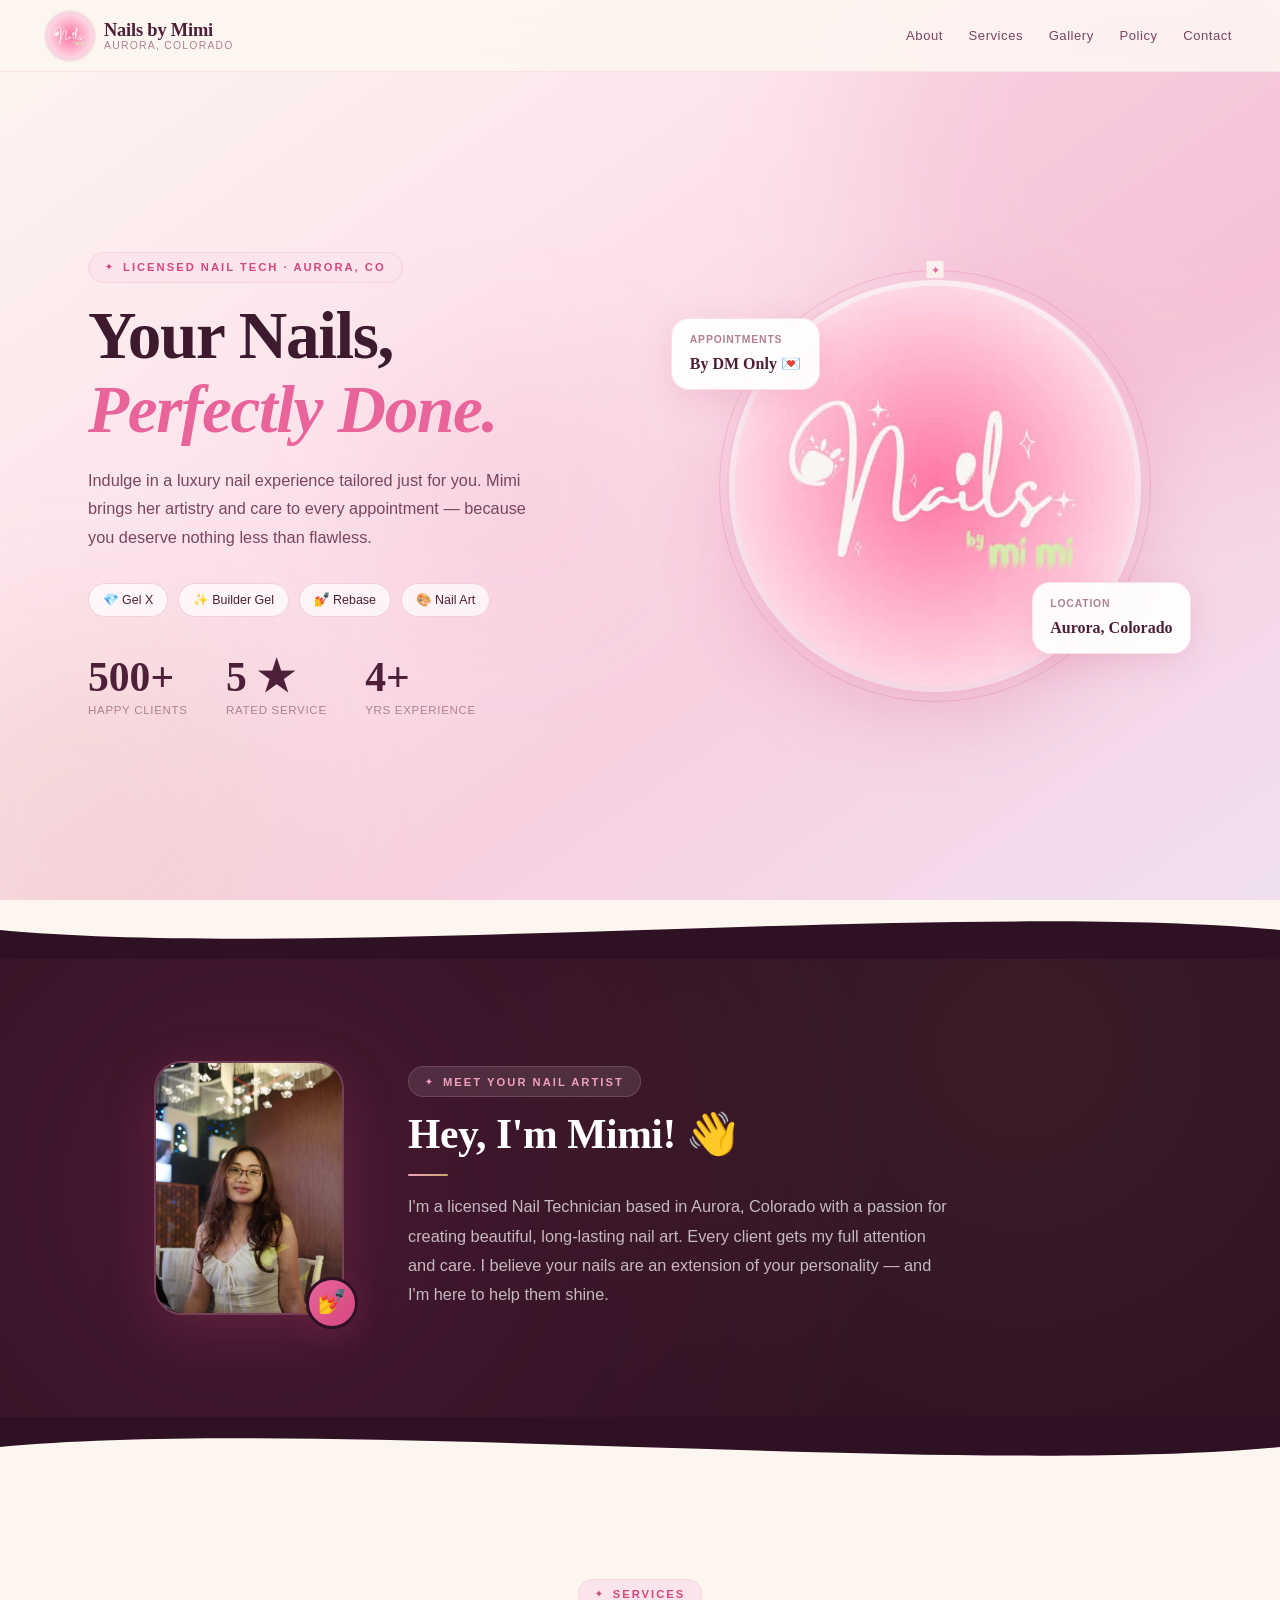
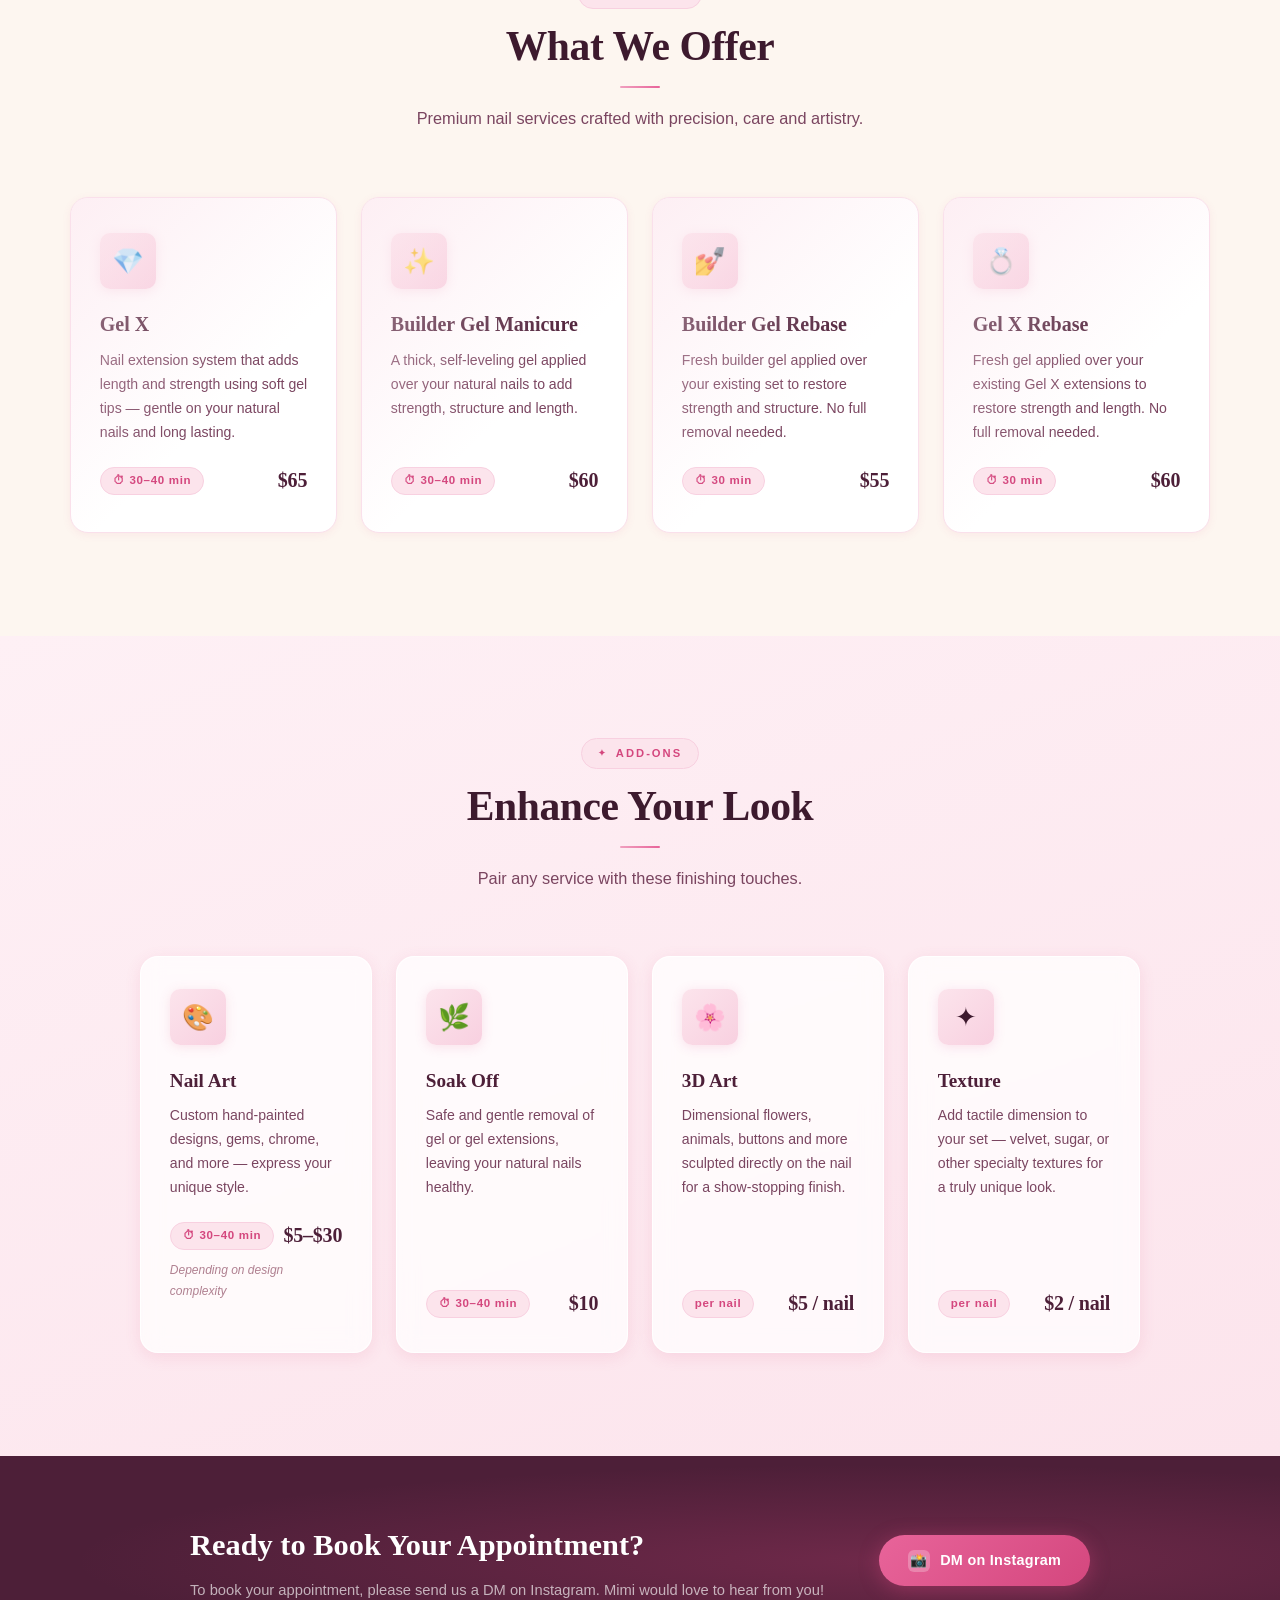
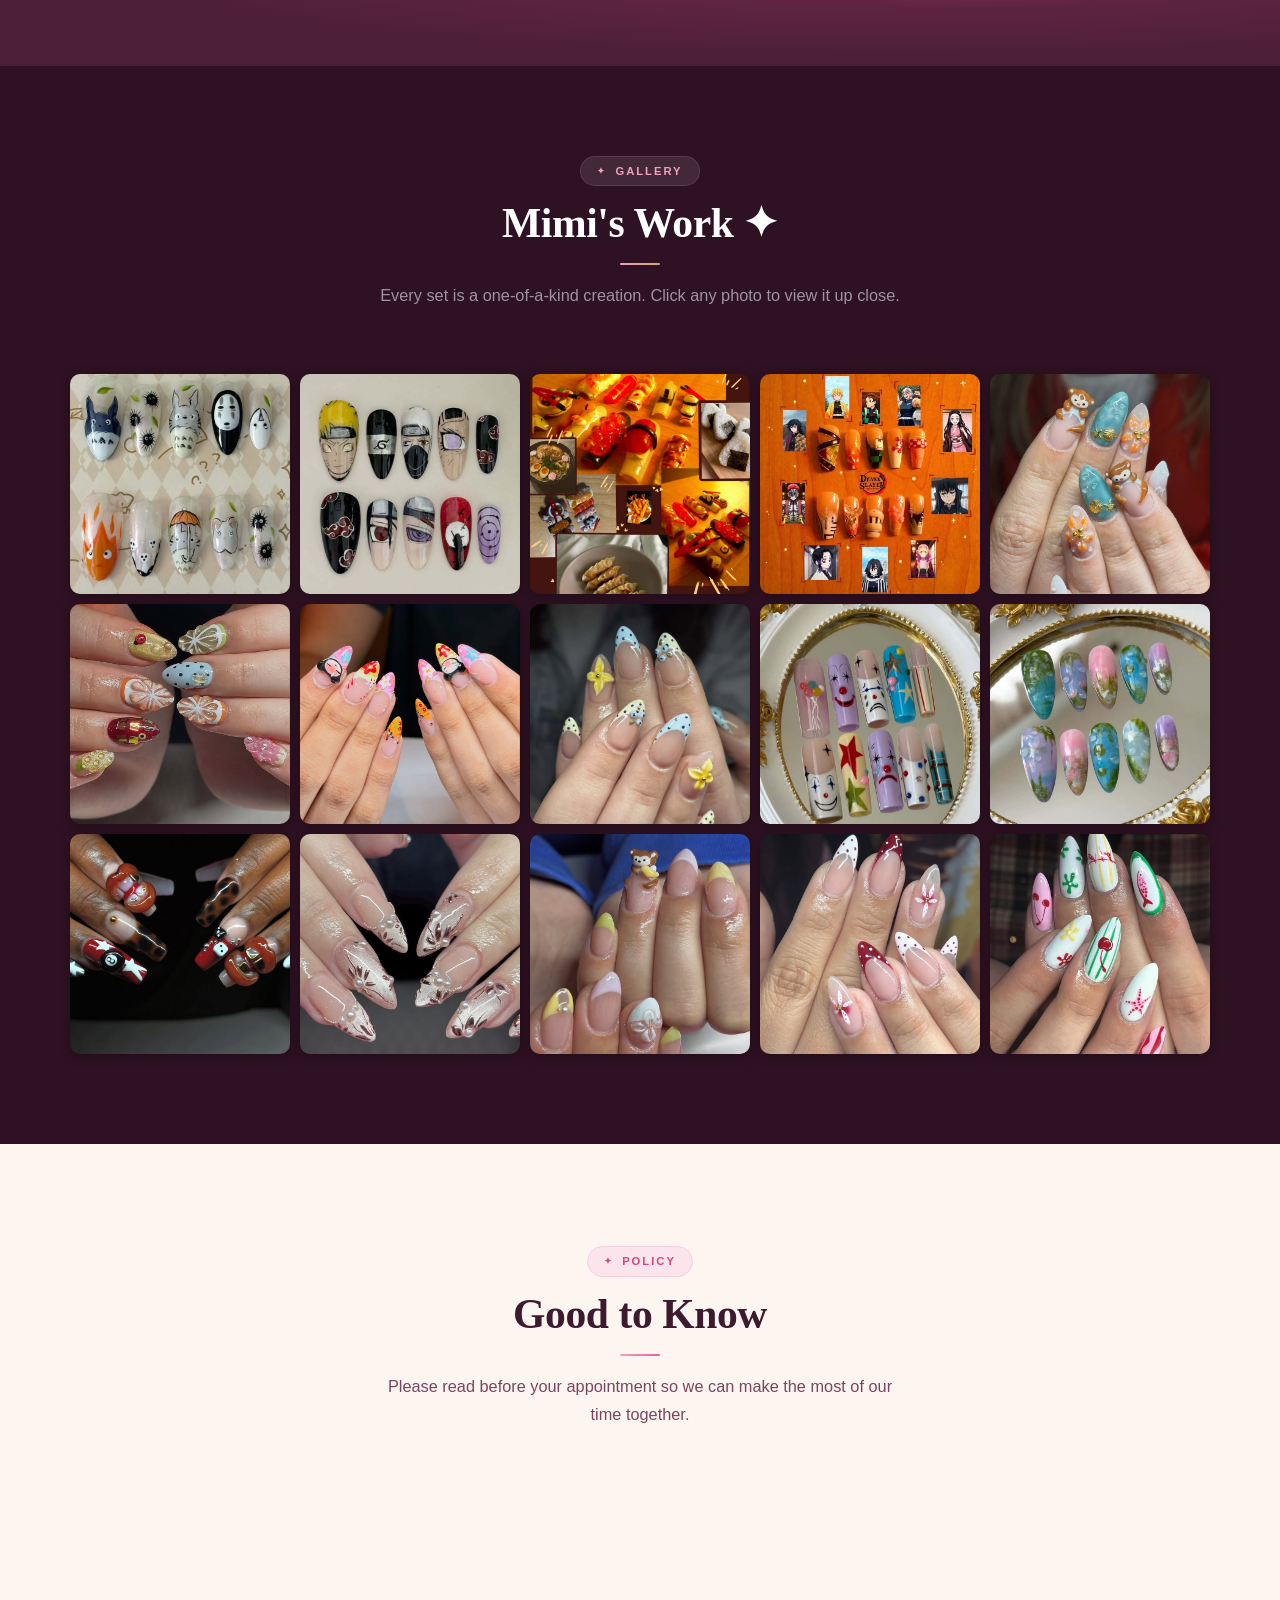
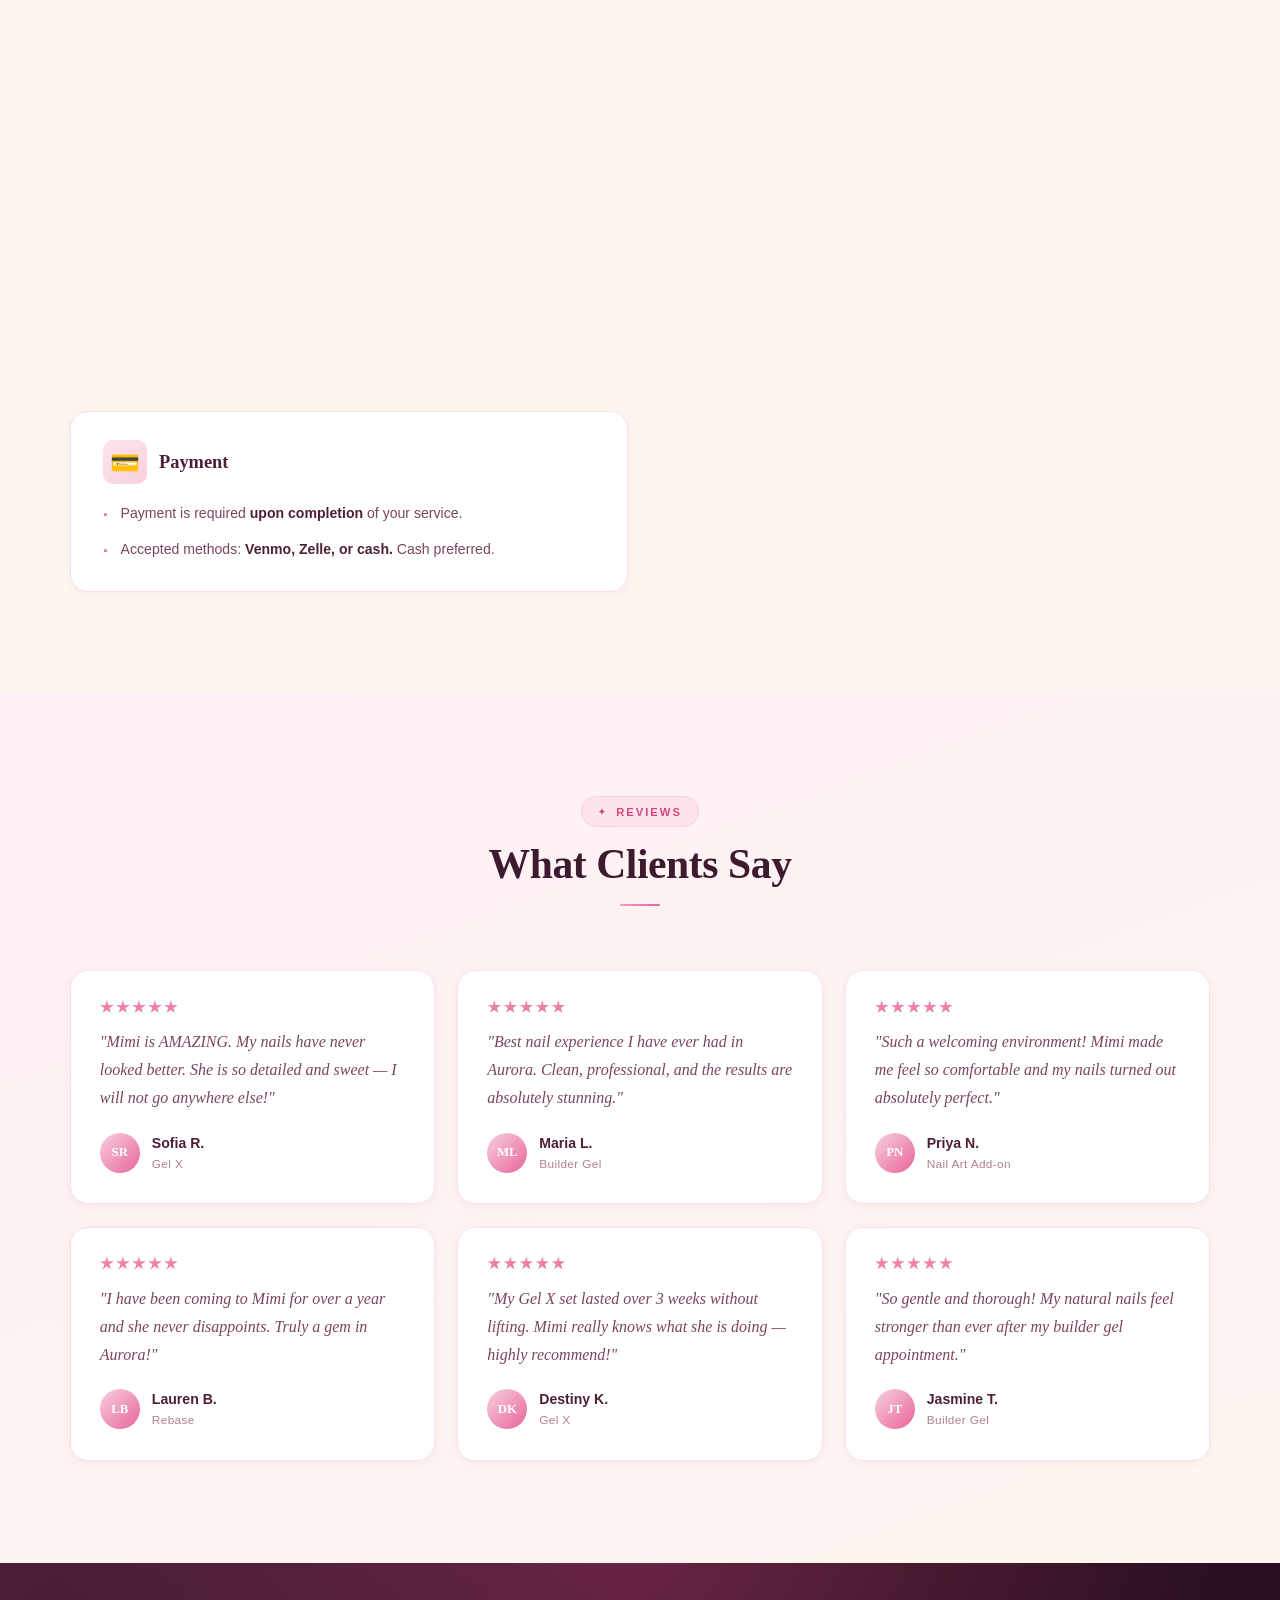
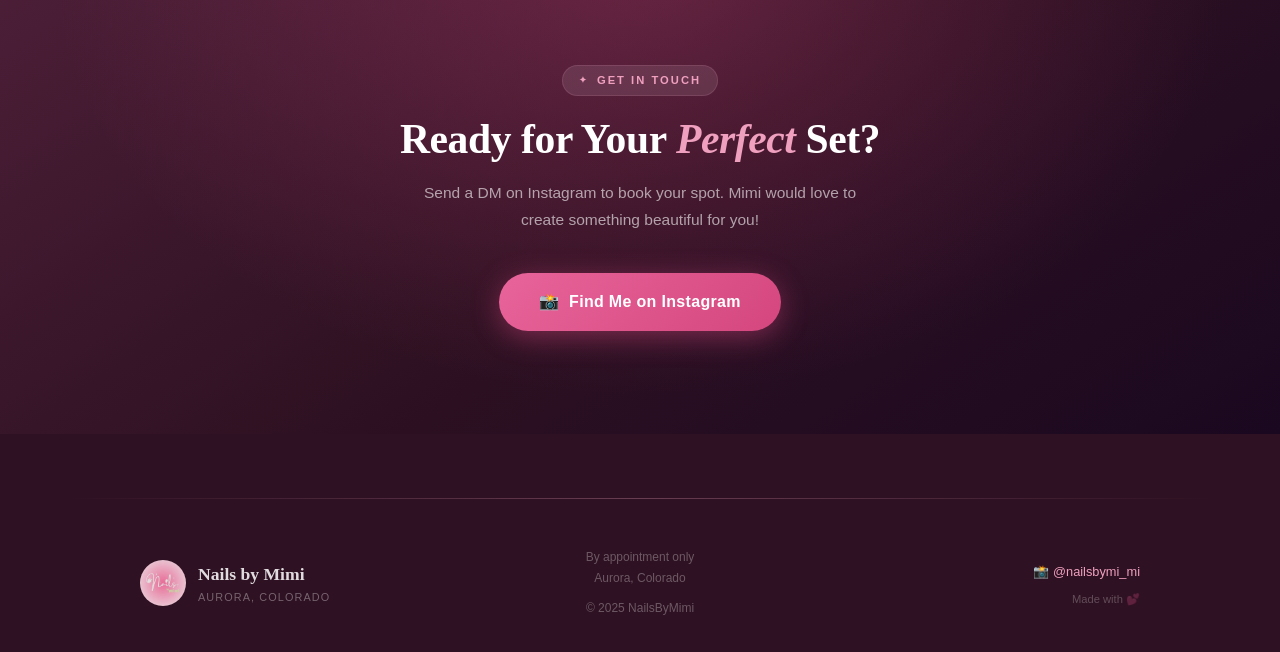
==== commit db4823ec: "Rename index (6).html to index.html" ====
--- a/index.html
+++ b/index.html
@@ -14,7 +14,7 @@
 <link rel="preconnect" href="https://fonts.googleapis.com">
 <link rel="preconnect" href="https://fonts.gstatic.com" crossorigin>
 <link href="https://fonts.googleapis.com/css2?family=Cormorant+Garamond:ital,wght@0,400;0,500;0,600;0,700;1,400;1,600&family=DM+Sans:wght@300;400;500;600&family=Playfair+Display:ital,wght@1,400&display=swap" rel="stylesheet">
-<link rel="stylesheet" href="css/styles.css">
+<link rel="stylesheet" href="styles.css">
 
 </head>
 <body>
@@ -367,24 +367,33 @@
         </div>
         <ul class="policy-list">
           <li>Please <strong>do not book</strong> if you have an active nail infection, open wound, or condition affecting the nails or surrounding skin. Your appointment may be rescheduled if necessary.</li>
+        </ul>
+      </div>
+
+      <div class="policy-block reveal" style="transition-delay:.15s">
+        <div class="policy-block-header">
+          <span class="policy-block-icon">🕐</span>
+          <h3 class="policy-block-title">Cancellations &amp; Lateness</h3>
+        </div>
+        <ul class="policy-list">
+          <li>Please provide <strong>at least 24 hours notice</strong> for any cancellations or rescheduling.</li>
+          <li>Arrivals more than <strong>15 minutes late</strong> may need to be rescheduled or may result in a shortened service.</li>
+        </ul>
+      </div>
+
+      <div class="policy-block reveal" style="transition-delay:.2s">
+        <div class="policy-block-header">
+          <span class="policy-block-icon">✨</span>
+          <h3 class="policy-block-title">Studio Guidelines</h3>
+        </div>
+        <ul class="policy-list">
           <li>Food is <strong>not allowed</strong>. Beverages are welcome.</li>
           <li>Please <strong>do not bring additional guests</strong> unless they also have a scheduled appointment and have informed me in advance.</li>
           <li>Please keep conversations at a <strong>comfortable volume</strong> out of consideration for others in the home.</li>
         </ul>
       </div>
 
-      <div class="policy-block reveal" style="transition-delay:.15s">
-        <div class="policy-block-header">
-          <span class="policy-block-icon">🕐</span>
-          <h3 class="policy-block-title">Cancellations &amp; Lateness</h3>
-        </div>
-        <ul class="policy-list">
-          <li>Please provide <strong>at least 24 hours notice</strong> for any cancellations or rescheduling.</li>
-          <li>Arrivals more than <strong>15 minutes late</strong> may need to be rescheduled or may result in a shortened service.</li>
-        </ul>
-      </div>
-
-      <div class="policy-block reveal" style="transition-delay:.2s">
+      <div class="policy-block reveal" style="transition-delay:.25s">
         <div class="policy-block-header">
           <span class="policy-block-icon">💳</span>
           <h3 class="policy-block-title">Payment</h3>
@@ -479,8 +488,8 @@
   </div>
 </footer>
 
-<script src="js/images.js"></script>
-<script src="js/script.js"></script>
+<script src="images.js"></script>
+<script src="script.js"></script>
 <button class="back-to-top" id="back-to-top" aria-label="Back to top" onclick="window.scrollTo({top:0,behavior:'smooth'})">↑</button>
 </body>
 </html>
--- a/styles.css
+++ b/styles.css
@@ -0,0 +1,773 @@
+/* ══════════════════════════════════════
+   TOKENS & RESET
+══════════════════════════════════════ */
+*,*::before,*::after{box-sizing:border-box;margin:0;padding:0}
+html{scroll-behavior:smooth;font-size:16px}
+html,body{max-width:100vw;overflow-x:hidden}
+:root{
+  /* Brand palette */
+  --cream:       #fdf6f0;
+  --blush-light: #fef0f5;
+  --blush:       #fce4ec;
+  --rose-pale:   #f8d0e0;
+  --rose:        #f0a0bf;
+  --pink:        #e8649a;
+  --pink-deep:   #d4477e;
+  --plum-light:  #7a3558;
+  --plum:        #4d1f38;
+  --plum-dark:   #2e1122;
+  --champagne:   #f5e6d3;
+  --gold:        #c9a96e;
+  --gold-light:  #e8d5b0;
+
+  /* Utility */
+  --text:        #3d1a2e;
+  --text-soft:   #7a4560;
+  --text-muted:  #b08090;
+  --border:      #f0cedd;
+  --border-soft: #fae0eb;
+
+  /* Shadows */
+  --shadow-xs:  0 2px 8px rgba(212,71,126,.08);
+  --shadow-sm:  0 4px 16px rgba(212,71,126,.12);
+  --shadow-md:  0 8px 32px rgba(212,71,126,.16);
+  --shadow-lg:  0 16px 56px rgba(212,71,126,.20);
+  --shadow-xl:  0 24px 80px rgba(212,71,126,.25);
+
+  /* Shapes */
+  --radius-sm:  10px;
+  --radius-md:  18px;
+  --radius-lg:  28px;
+  --radius-xl:  40px;
+  --nav-h:      72px;
+}
+body{
+  font-family:'DM Sans',sans-serif;
+  background:var(--cream);
+  color:var(--text);
+  line-height:1.65;
+  -webkit-font-smoothing:antialiased
+}
+img{max-width:100%;display:block}
+a{text-decoration:none;color:inherit}
+
+/* ══════════════════════════════════════
+   TYPOGRAPHY
+══════════════════════════════════════ */
+.t-display{
+  font-family:'Cormorant Garamond',serif;
+  font-weight:600;
+  line-height:1.1;
+  letter-spacing:-.02em;
+  font-size:clamp(2.4rem,6vw,4.2rem)
+}
+.t-display em{font-style:italic;color:var(--pink)}
+.t-heading{
+  font-family:'Cormorant Garamond',serif;
+  font-weight:600;
+  line-height:1.2;
+  letter-spacing:-.01em;
+  font-size:clamp(1.7rem,4vw,2.6rem)
+}
+.t-heading em{font-style:italic;color:var(--pink)}
+.t-subheading{
+  font-family:'Cormorant Garamond',serif;
+  font-weight:500;
+  font-size:clamp(1.15rem,2.5vw,1.5rem);
+  line-height:1.35
+}
+.t-body{font-size:clamp(.93rem,2vw,1.02rem);line-height:1.75;color:var(--text-soft)}
+.t-small{font-size:.82rem;letter-spacing:.04em}
+.eyebrow{
+  display:inline-flex;align-items:center;gap:8px;
+  font-size:.7rem;font-weight:600;letter-spacing:.18em;text-transform:uppercase;
+  color:var(--pink-deep);background:var(--blush);
+  padding:.32rem 1rem;border-radius:50px;
+  border:1px solid var(--rose-pale)
+}
+.eyebrow::before{content:'✦';font-size:.55rem}
+
+/* ══════════════════════════════════════
+   NAVBAR
+══════════════════════════════════════ */
+.navbar{
+  position:fixed;top:0;left:0;right:0;z-index:1000;
+  height:var(--nav-h);
+  display:flex;align-items:center;justify-content:space-between;
+  padding:0 clamp(1.2rem,4vw,3rem);
+  background:rgba(253,246,240,.92);
+  backdrop-filter:blur(20px) saturate(180%);
+  border-bottom:1px solid var(--border-soft);
+  transition:box-shadow .3s
+}
+.navbar.scrolled{box-shadow:var(--shadow-sm)}
+.nav-logo{display:flex;align-items:center;gap:12px}
+.nav-logo img{
+  height:44px;width:44px;border-radius:50%;object-fit:cover;
+  box-shadow:0 0 0 2px var(--rose-pale),0 0 0 4px rgba(212,71,126,.12)
+}
+.nav-logo-text{display:flex;flex-direction:column;line-height:1.1}
+.nav-logo-name{
+  font-family:'Cormorant Garamond',serif;font-weight:700;
+  font-size:1.15rem;color:var(--plum);letter-spacing:-.01em
+}
+.nav-logo-sub{font-size:.65rem;color:var(--text-muted);letter-spacing:.12em;text-transform:uppercase;font-weight:500}
+.nav-links{display:flex;align-items:center;gap:clamp(.8rem,2vw,1.8rem);list-style:none}
+.nav-links a{
+  font-size:.82rem;font-weight:500;color:var(--text-soft);
+  letter-spacing:.04em;position:relative;padding-bottom:2px;
+  transition:color .2s
+}
+.nav-links a::after{
+  content:'';position:absolute;bottom:0;left:0;right:0;
+  height:1.5px;background:var(--pink);
+  transform:scaleX(0);transition:transform .25s;transform-origin:left
+}
+.nav-links a:hover{color:var(--pink-deep)}
+.nav-links a:hover::after{transform:scaleX(1)}
+.hamburger{
+  display:none;flex-direction:column;gap:5px;
+  background:none;border:none;cursor:pointer;padding:6px
+}
+.hamburger span{
+  display:block;width:22px;height:1.5px;
+  background:var(--plum);border-radius:2px;transition:all .3s
+}
+.hamburger.open span:nth-child(1){transform:translateY(6.5px) rotate(45deg)}
+.hamburger.open span:nth-child(2){opacity:0}
+.hamburger.open span:nth-child(3){transform:translateY(-6.5px) rotate(-45deg)}
+.nav-drawer{
+  display:none;position:fixed;top:var(--nav-h);left:0;right:0;
+  background:var(--cream);border-bottom:1px solid var(--border);
+  padding:1.5rem 1.8rem;z-index:999;
+  transform:translateY(-110%);transition:transform .38s cubic-bezier(.4,0,.2,1);
+  box-shadow:var(--shadow-md)
+}
+.nav-drawer.open{transform:translateY(0)}
+.nav-drawer ul{list-style:none;display:flex;flex-direction:column;gap:1.1rem}
+.nav-drawer a{
+  font-size:1.05rem;font-weight:500;color:var(--text);
+  letter-spacing:.02em;transition:color .2s
+}
+.nav-drawer a:hover{color:var(--pink)}
+@media(max-width:768px){
+  .hamburger{display:flex}
+  .nav-links{display:none}
+  .nav-drawer{display:block}
+}
+
+/* ══════════════════════════════════════
+   SHARED UTILS
+══════════════════════════════════════ */
+.section{padding:clamp(4rem,8vw,7rem) clamp(1.2rem,5vw,4rem)}
+.section-inner{max-width:1140px;margin:0 auto}
+.section-header{margin-bottom:clamp(2.5rem,5vw,4rem)}
+.divider-line{
+  width:40px;height:2px;
+  background:linear-gradient(90deg,var(--rose),var(--pink));
+  border-radius:2px;margin:.9rem 0 0
+}
+.divider-line.center{margin-left:auto;margin-right:auto}
+.text-center{text-align:center}
+.text-center .t-body{margin-left:auto;margin-right:auto;max-width:520px}
+
+/* Reveal animations */
+.reveal{opacity:0;transform:translateY(28px);transition:opacity .7s ease,transform .7s ease}
+.reveal.visible{opacity:1;transform:none}
+.reveal-left{opacity:0;transform:translateX(-28px);transition:opacity .7s ease,transform .7s ease}
+.reveal-left.visible{opacity:1;transform:none}
+.reveal-right{opacity:0;transform:translateX(28px);transition:opacity .7s ease,transform .7s ease}
+.reveal-right.visible{opacity:1;transform:none}
+
+/* Wave divider */
+.wave-divider{display:block;width:100%;overflow:hidden;line-height:0;margin-bottom:-1px}
+.wave-divider svg{display:block;width:100%}
+
+/* ══════════════════════════════════════
+   HERO
+══════════════════════════════════════ */
+.hero{
+  position:relative;min-height:100vh;
+  display:flex;align-items:center;
+  overflow:hidden;padding-top:var(--nav-h);
+  background:linear-gradient(145deg,#fdf6f0 0%,#fce4ec 35%,#f8d0e0 65%,#f0e0f0 100%)
+}
+/* Decorative orbs */
+.hero-orb{position:absolute;border-radius:50%;pointer-events:none;filter:blur(70px)}
+.hero-orb-1{width:600px;height:600px;background:rgba(232,100,154,.14);top:-180px;right:-180px}
+.hero-orb-2{width:400px;height:400px;background:rgba(201,169,110,.10);bottom:-120px;left:-120px}
+.hero-orb-3{width:250px;height:250px;background:rgba(232,100,154,.08);top:40%;left:30%}
+
+/* Sparkle dots */
+.hero-sparkles{position:absolute;inset:0;pointer-events:none;overflow:hidden}
+.sparkle{
+  position:absolute;width:4px;height:4px;border-radius:50%;
+  background:var(--pink);opacity:0;
+  animation:sparkle-pulse 3s ease-in-out infinite
+}
+@keyframes sparkle-pulse{
+  0%,100%{opacity:0;transform:scale(0)}
+  50%{opacity:.7;transform:scale(1)}
+}
+.hero-inner{
+  position:relative;z-index:2;
+  display:grid;grid-template-columns:1fr 1fr;
+  align-items:center;gap:clamp(2rem,6vw,5rem);
+  width:100%;max-width:1200px;margin:0 auto;
+  padding:clamp(2rem,5vw,4rem) clamp(1.2rem,5vw,3rem)
+}
+@media(max-width:880px){
+  .hero-inner{grid-template-columns:1fr;text-align:center}
+  .hero-visual{order:-1}
+  .hero-text .t-body{margin:0 auto 2rem}
+  .hero-chips{justify-content:center}
+}
+.hero-text{}
+.hero-title{margin:1rem 0 1.2rem}
+.hero-text .t-body{max-width:440px;margin-bottom:2rem}
+.hero-chips{display:flex;gap:.65rem;flex-wrap:wrap;margin-bottom:2.5rem}
+.hero-chip{
+  display:inline-flex;align-items:center;gap:6px;
+  background:rgba(255,255,255,.7);border:1px solid var(--border);
+  border-radius:50px;padding:.35rem .85rem;
+  font-size:.78rem;font-weight:500;color:var(--plum);
+  backdrop-filter:blur(4px)
+}
+.hero-stats{display:flex;gap:clamp(1.2rem,3vw,2.5rem);flex-wrap:wrap}
+.hero-stat{}
+.hero-stat .num{
+  font-family:'Cormorant Garamond',serif;
+  font-size:clamp(1.8rem,4vw,2.6rem);font-weight:700;
+  color:var(--plum);line-height:1
+}
+.hero-stat .lbl{
+  font-size:.72rem;color:var(--text-muted);
+  font-weight:500;letter-spacing:.06em;text-transform:uppercase;margin-top:.15rem
+}
+
+/* Hero visual */
+.hero-visual{display:flex;align-items:center;justify-content:center;position:relative}
+.hero-logo-ring{
+  position:relative;
+  width:clamp(240px,38vw,400px);height:clamp(240px,38vw,400px)
+}
+.hero-ring-outer{
+  position:absolute;inset:-16px;border-radius:50%;
+  border:1px solid rgba(212,71,126,.2);
+  animation:rotate-slow 20s linear infinite
+}
+.hero-ring-outer::before{
+  content:'✦';position:absolute;top:-10px;left:50%;transform:translateX(-50%);
+  font-size:.7rem;color:var(--pink);background:var(--cream);padding:0 4px
+}
+.hero-ring-inner{
+  position:absolute;inset:-6px;border-radius:50%;
+  border:1px dashed rgba(212,71,126,.15)
+}
+.hero-logo-img{
+  width:100%;height:100%;border-radius:50%;object-fit:cover;
+  box-shadow:var(--shadow-xl),0 0 0 6px rgba(255,255,255,.8),0 0 0 8px var(--rose-pale);
+  animation:float 5s ease-in-out infinite;
+  position:relative;z-index:2
+}
+.hero-float-card{
+  position:absolute;background:rgba(255,255,255,.92);
+  backdrop-filter:blur(12px);border:1px solid var(--border-soft);
+  border-radius:var(--radius-md);box-shadow:var(--shadow-md);
+  padding:.75rem 1.1rem;z-index:3;white-space:nowrap
+}
+.hero-float-card .fc-label{font-size:.65rem;color:var(--text-muted);font-weight:600;letter-spacing:.08em;text-transform:uppercase;margin-bottom:.15rem}
+.hero-float-card .fc-value{font-family:'Cormorant Garamond',serif;font-size:1rem;font-weight:600;color:var(--plum)}
+.hero-float-1{bottom:8%;right:-14%;}
+.hero-float-2{top:8%;left:-16%;}
+@media(max-width:880px){
+  .hero-float-1{right:-5%}.hero-float-2{left:-5%}
+}
+@keyframes float{0%,100%{transform:translateY(0)}50%{transform:translateY(-16px)}}
+@keyframes rotate-slow{from{transform:rotate(0deg)}to{transform:rotate(360deg)}}
+
+/* ══════════════════════════════════════
+   ABOUT
+══════════════════════════════════════ */
+.about-section{
+  background:var(--plum-dark);
+  position:relative;overflow:hidden
+}
+/* Subtle texture */
+.about-section::before{
+  content:'';position:absolute;inset:0;
+  background-image:radial-gradient(circle at 20% 50%,rgba(212,71,126,.15) 0%,transparent 60%),
+    radial-gradient(circle at 80% 20%,rgba(201,169,110,.08) 0%,transparent 50%);
+  pointer-events:none
+}
+.about-inner{
+  position:relative;z-index:1;
+  max-width:1100px;margin:0 auto;
+  display:grid;grid-template-columns:auto 1fr;
+  gap:clamp(2rem,5vw,4rem);align-items:center;
+  padding:clamp(4rem,8vw,7rem) clamp(1.2rem,5vw,4rem)
+}
+@media(max-width:650px){
+  .about-inner{grid-template-columns:1fr;text-align:center}
+  .about-photo-wrap{margin:0 auto}
+  .about-inner .divider-line{margin-left:auto;margin-right:auto}
+}
+.about-photo-wrap{
+  position:relative;flex-shrink:0;
+  width:clamp(150px,18vw,190px)
+}
+.about-photo{
+  width:100%;
+  aspect-ratio:3/4;
+  object-fit:cover;
+  object-position:center 15%;
+  border-radius:var(--radius-lg);
+  box-shadow:var(--shadow-lg);
+  border:2px solid rgba(240,160,191,.3)
+}
+.about-photo-badge{
+  position:absolute;bottom:-14px;right:-14px;
+  background:linear-gradient(135deg,var(--pink),var(--pink-deep));
+  color:#fff;border-radius:50%;width:52px;height:52px;
+  display:flex;align-items:center;justify-content:center;
+  font-size:1.4rem;box-shadow:var(--shadow-md);
+  border:3px solid var(--plum-dark)
+}
+.about-text .eyebrow{background:rgba(255,255,255,.1);color:var(--rose);border-color:rgba(240,160,191,.2)}
+.about-text h2{color:#fff;margin:.8rem 0 .2rem}
+.about-text .divider-line{background:linear-gradient(90deg,var(--rose),var(--gold))}
+.about-text p{color:rgba(255,255,255,.72);margin-top:1rem;max-width:560px;line-height:1.8}
+
+/* ══════════════════════════════════════
+   SERVICES
+══════════════════════════════════════ */
+.services-section{background:var(--cream)}
+.services-grid{
+  display:grid;grid-template-columns:repeat(4,1fr);
+  gap:1.5rem;margin-top:2.5rem
+}
+@media(max-width:600px){.services-grid{grid-template-columns:1fr}}
+@media(min-width:601px) and (max-width:900px){.services-grid{grid-template-columns:repeat(2,1fr)}}
+.service-card{
+  background:#fff;border:1px solid var(--border-soft);
+  border-radius:var(--radius-md);padding:2.2rem 1.8rem;
+  position:relative;overflow:hidden;
+  transition:transform .3s,box-shadow .3s,border-color .3s;
+  box-shadow:var(--shadow-xs)
+}
+.service-card::before{
+  content:'';position:absolute;inset:0;
+  background:linear-gradient(135deg,rgba(252,228,236,.6) 0%,rgba(255,255,255,0) 60%);
+  pointer-events:none
+}
+.service-card::after{
+  content:'';position:absolute;top:0;left:0;right:0;height:3px;
+  background:linear-gradient(90deg,var(--rose),var(--pink),var(--pink-deep));
+  opacity:0;transition:opacity .3s
+}
+.service-card:hover{transform:translateY(-6px);box-shadow:var(--shadow-lg);border-color:var(--rose-pale)}
+.service-card:hover::after{opacity:1}
+.service-icon-wrap{
+  width:56px;height:56px;border-radius:var(--radius-sm);
+  background:linear-gradient(135deg,var(--blush),var(--rose-pale));
+  display:flex;align-items:center;justify-content:center;
+  font-size:1.6rem;margin-bottom:1.2rem;
+  box-shadow:0 2px 12px rgba(212,71,126,.15)
+}
+.service-card h3{
+  font-family:'Cormorant Garamond',serif;font-weight:600;
+  font-size:1.25rem;color:var(--plum);margin-bottom:.5rem
+}
+.service-card p{font-size:.88rem;color:var(--text-soft);line-height:1.7;margin-bottom:1.2rem}
+.service-pill{
+  display:inline-flex;align-items:center;gap:5px;
+  font-size:.72rem;font-weight:600;letter-spacing:.06em;
+  color:var(--pink-deep);background:var(--blush);
+  padding:.22rem .75rem;border-radius:50px;
+  border:1px solid var(--rose-pale)
+}
+
+/* ══════════════════════════════════════
+   ADD-ONS
+══════════════════════════════════════ */
+.addons-section{
+  background:linear-gradient(160deg,var(--blush-light),var(--blush))
+}
+.addons-grid{
+  display:grid;grid-template-columns:repeat(2,1fr);
+  gap:1.5rem;margin-top:2.5rem;
+  max-width:740px;margin-left:auto;margin-right:auto
+}
+@media(max-width:560px){.addons-grid{grid-template-columns:1fr}}
+.addon-card{
+  background:rgba(255,255,255,.75);
+  backdrop-filter:blur(10px);
+  border:1px solid rgba(255,255,255,.9);
+  border-radius:var(--radius-md);padding:2rem 1.8rem;
+  box-shadow:var(--shadow-sm);
+  transition:transform .3s,box-shadow .3s
+}
+.addon-card:hover{transform:translateY(-5px);box-shadow:var(--shadow-lg)}
+.addon-card h3{
+  font-family:'Cormorant Garamond',serif;font-weight:600;
+  font-size:1.2rem;color:var(--plum);margin-bottom:.5rem
+}
+.addon-card p{font-size:.88rem;color:var(--text-soft);line-height:1.7;margin-bottom:1.2rem}
+
+/* ══════════════════════════════════════
+   BOOKING BANNER
+══════════════════════════════════════ */
+.booking-banner{
+  background:var(--plum);
+  padding:clamp(2.5rem,5vw,4rem) clamp(1.2rem,5vw,4rem);
+  position:relative;overflow:hidden
+}
+.booking-banner::before{
+  content:'';position:absolute;inset:0;
+  background:radial-gradient(ellipse at 70% 50%,rgba(212,71,126,.25) 0%,transparent 65%);
+  pointer-events:none
+}
+.booking-banner-inner{
+  position:relative;z-index:1;
+  max-width:900px;margin:0 auto;
+  display:grid;grid-template-columns:1fr auto;
+  align-items:center;gap:2rem
+}
+@media(max-width:620px){
+  .booking-banner-inner{grid-template-columns:1fr;text-align:center}
+  .booking-banner-inner .ig-btn{margin:0 auto}
+}
+.booking-banner h3{
+  font-family:'Cormorant Garamond',serif;font-weight:600;
+  font-size:clamp(1.3rem,3vw,1.9rem);color:#fff;margin-bottom:.5rem
+}
+.booking-banner p{color:rgba(255,255,255,.65);font-size:.92rem;line-height:1.65}
+.ig-btn{
+  display:inline-flex;align-items:center;gap:10px;white-space:nowrap;
+  background:linear-gradient(135deg,var(--pink),var(--pink-deep));
+  color:#fff;padding:.85rem 1.8rem;border-radius:50px;
+  font-family:'DM Sans',sans-serif;font-weight:600;font-size:.9rem;
+  letter-spacing:.02em;box-shadow:0 4px 20px rgba(212,71,126,.4);
+  transition:all .25s
+}
+.ig-btn:hover{transform:translateY(-2px);box-shadow:0 8px 32px rgba(212,71,126,.5)}
+.ig-btn .ig-icon{
+  width:22px;height:22px;
+  background:rgba(255,255,255,.25);border-radius:6px;
+  display:flex;align-items:center;justify-content:center;font-size:.85rem
+}
+
+/* ══════════════════════════════════════
+   GALLERY
+══════════════════════════════════════ */
+.gallery-section{background:var(--plum-dark);position:relative}
+.gallery-eyebrow{background:rgba(255,255,255,.1);color:var(--rose);border-color:rgba(240,160,191,.15)}
+.gallery-title{color:#fff}
+.gallery-subtitle{color:rgba(255,255,255,.55);max-width:460px;margin:0 auto}
+.gallery-grid{
+  display:grid;
+  grid-template-columns:repeat(5,1fr);
+  gap:.6rem;margin-top:2.5rem
+}
+@media(max-width:1000px){.gallery-grid{grid-template-columns:repeat(4,1fr)}}
+@media(max-width:700px){.gallery-grid{grid-template-columns:repeat(3,1fr)}}
+@media(max-width:460px){.gallery-grid{grid-template-columns:repeat(2,1fr)}}
+.gallery-item{
+  position:relative;border-radius:var(--radius-sm);overflow:hidden;
+  aspect-ratio:1;cursor:pointer;
+  box-shadow:0 2px 12px rgba(0,0,0,.25);
+  transition:transform .35s,box-shadow .35s
+}
+.gallery-item:hover{transform:scale(1.04);box-shadow:0 8px 32px rgba(0,0,0,.45);z-index:2}
+.gallery-item img{
+  width:100%;height:100%;object-fit:cover;
+  transition:transform .5s ease;display:block
+}
+.gallery-item:hover img{transform:scale(1.08)}
+.gallery-overlay{
+  position:absolute;inset:0;
+  background:linear-gradient(to top,rgba(46,17,34,.9) 0%,rgba(46,17,34,.1) 50%,transparent 100%);
+  opacity:0;transition:opacity .3s;
+  display:flex;align-items:flex-end;padding:.8rem
+}
+.gallery-item:hover .gallery-overlay{opacity:1}
+.gallery-overlay span{
+  color:#fff;font-size:.68rem;font-weight:600;
+  letter-spacing:.07em;text-transform:uppercase;line-height:1.3
+}
+
+/* ══════════════════════════════════════
+   LIGHTBOX
+══════════════════════════════════════ */
+.lightbox{
+  display:none;position:fixed;inset:0;
+  background:rgba(18,6,14,.95);z-index:2000;
+  align-items:center;justify-content:center;padding:1rem
+}
+.lightbox.open{display:flex}
+.lightbox img{
+  max-width:92vw;max-height:88vh;
+  border-radius:var(--radius-md);object-fit:contain;
+  box-shadow:0 40px 100px rgba(0,0,0,.7)
+}
+.lb-close{
+  position:fixed;top:1.2rem;right:1.4rem;
+  background:rgba(255,255,255,.1);border:1px solid rgba(255,255,255,.15);
+  border-radius:50%;width:44px;height:44px;
+  color:#fff;font-size:1.2rem;cursor:pointer;
+  display:flex;align-items:center;justify-content:center;
+  backdrop-filter:blur(8px);transition:background .2s
+}
+.lb-close:hover{background:rgba(255,255,255,.2)}
+.lb-prev,.lb-next{
+  position:fixed;top:50%;transform:translateY(-50%);
+  background:rgba(255,255,255,.1);border:1px solid rgba(255,255,255,.15);
+  border-radius:50%;width:50px;height:50px;
+  color:#fff;font-size:1.5rem;cursor:pointer;
+  display:flex;align-items:center;justify-content:center;
+  backdrop-filter:blur(8px);transition:background .2s
+}
+.lb-prev{left:1rem}.lb-next{right:1rem}
+.lb-prev:hover,.lb-next:hover{background:rgba(255,255,255,.2)}
+.lb-label{
+  position:fixed;bottom:1.8rem;left:50%;transform:translateX(-50%);
+  color:rgba(255,255,255,.6);font-size:.75rem;font-weight:500;
+  letter-spacing:.1em;text-transform:uppercase;
+  background:rgba(255,255,255,.08);padding:.4rem 1.2rem;
+  border-radius:50px;backdrop-filter:blur(8px);
+  border:1px solid rgba(255,255,255,.1);white-space:nowrap
+}
+.lb-counter{
+  position:fixed;top:1.4rem;left:50%;transform:translateX(-50%);
+  color:rgba(255,255,255,.5);font-size:.72rem;letter-spacing:.1em
+}
+
+/* ══════════════════════════════════════
+   POLICY
+══════════════════════════════════════ */
+.policy-section{background:var(--cream)}
+.policy-card{
+  max-width:660px;margin:2.5rem auto 0;
+  background:#fff;border:1px solid var(--border-soft);
+  border-radius:var(--radius-lg);
+  padding:2.5rem 2.8rem;text-align:center;
+  box-shadow:var(--shadow-sm);position:relative;overflow:hidden
+}
+.policy-card::before{
+  content:'';position:absolute;top:0;left:0;right:0;height:3px;
+  background:linear-gradient(90deg,var(--rose),var(--pink),var(--gold))
+}
+.policy-icon{font-size:2.4rem;margin-bottom:1rem}
+.policy-card p{color:var(--text-soft);font-size:.98rem;line-height:1.8}
+.policy-card strong{color:var(--plum);font-weight:600}
+
+/* ══════════════════════════════════════
+   TESTIMONIALS
+══════════════════════════════════════ */
+.testimonials-section{background:linear-gradient(160deg,var(--blush-light),var(--cream))}
+.t-grid{
+  display:grid;
+  grid-template-columns:repeat(auto-fit,minmax(280px,1fr));
+  gap:1.4rem;margin-top:2.5rem
+}
+.t-card{
+  background:#fff;border:1px solid var(--border-soft);
+  border-radius:var(--radius-md);padding:1.8rem;
+  box-shadow:var(--shadow-xs);transition:transform .3s,box-shadow .3s
+}
+.t-card:hover{transform:translateY(-4px);box-shadow:var(--shadow-md)}
+.t-stars{
+  display:flex;gap:2px;margin-bottom:.9rem
+}
+.t-star{
+  width:14px;height:14px;
+  background:linear-gradient(135deg,var(--rose),var(--pink));
+  clip-path:polygon(50% 0%,61% 35%,98% 35%,68% 57%,79% 91%,50% 70%,21% 91%,32% 57%,2% 35%,39% 35%);
+}
+.t-card blockquote{
+  font-size:.9rem;color:var(--text-soft);line-height:1.75;
+  margin-bottom:1.2rem;font-style:italic;
+  font-family:'Cormorant Garamond',serif;font-size:1rem
+}
+.t-author{display:flex;align-items:center;gap:.75rem}
+.t-avatar{
+  width:40px;height:40px;border-radius:50%;flex-shrink:0;
+  background:linear-gradient(135deg,var(--rose-pale),var(--pink));
+  display:flex;align-items:center;justify-content:center;
+  font-size:.8rem;font-weight:700;color:#fff;
+  font-family:'Cormorant Garamond',serif
+}
+.t-name{font-weight:600;font-size:.88rem;color:var(--plum)}
+.t-svc{font-size:.74rem;color:var(--text-muted);letter-spacing:.03em}
+
+/* ══════════════════════════════════════
+   CTA
+══════════════════════════════════════ */
+.cta-section{
+  background:linear-gradient(145deg,var(--plum) 0%,var(--plum-dark) 50%,#1a0820 100%);
+  text-align:center;
+  padding:clamp(4rem,8vw,7rem) clamp(1.2rem,5vw,4rem);
+  position:relative;overflow:hidden
+}
+.cta-section::before{
+  content:'';position:absolute;inset:0;
+  background:radial-gradient(ellipse at 50% 0%,rgba(212,71,126,.3) 0%,transparent 65%);
+  pointer-events:none
+}
+.cta-inner{position:relative;z-index:1}
+.cta-inner h2{color:#fff;margin-bottom:.85rem}
+.cta-inner p{color:rgba(255,255,255,.6);max-width:460px;margin:0 auto 2.5rem;font-size:.97rem;line-height:1.75}
+.cta-btn{
+  display:inline-flex;align-items:center;gap:10px;
+  background:linear-gradient(135deg,var(--pink),var(--pink-deep));
+  color:#fff;padding:1rem 2.5rem;border-radius:50px;
+  font-family:'DM Sans',sans-serif;font-weight:600;font-size:1rem;
+  letter-spacing:.02em;
+  box-shadow:0 6px 28px rgba(212,71,126,.45);
+  transition:all .28s
+}
+.cta-btn:hover{transform:translateY(-3px);box-shadow:0 12px 40px rgba(212,71,126,.55)}
+
+/* ══════════════════════════════════════
+   FOOTER
+══════════════════════════════════════ */
+.footer{
+  background:var(--plum-dark);
+  padding:clamp(2.5rem,5vw,4rem) clamp(1.2rem,5vw,4rem) clamp(1.5rem,3vw,2rem);
+  position:relative
+}
+.footer::before{
+  content:'';display:block;height:1px;
+  background:linear-gradient(90deg,transparent,rgba(240,160,191,.3),transparent);
+  margin-bottom:clamp(2rem,4vw,3rem)
+}
+.footer-inner{
+  max-width:1000px;margin:0 auto;
+  display:grid;grid-template-columns:1fr auto 1fr;
+  align-items:center;gap:2rem
+}
+@media(max-width:640px){
+  .footer-inner{grid-template-columns:1fr;text-align:center}
+  .footer-logo{margin:0 auto}
+  .footer-right{text-align:center}
+}
+.footer-logo{display:flex;align-items:center;gap:12px}
+.footer-logo img{height:46px;width:46px;border-radius:50%;object-fit:cover;opacity:.9}
+.footer-logo-text .name{
+  font-family:'Cormorant Garamond',serif;font-weight:600;
+  font-size:1.1rem;color:rgba(255,255,255,.85)
+}
+.footer-logo-text .sub{font-size:.68rem;color:rgba(255,255,255,.35);letter-spacing:.1em;text-transform:uppercase}
+.footer-center{text-align:center}
+.footer-center p{font-size:.75rem;color:rgba(255,255,255,.3);line-height:1.8}
+.footer-right{text-align:right}
+.footer-ig{
+  display:inline-flex;align-items:center;gap:7px;
+  color:var(--rose);font-size:.8rem;font-weight:500;
+  transition:color .2s
+}
+.footer-ig:hover{color:var(--pink)}
+.footer-right .copy{font-size:.7rem;color:rgba(255,255,255,.25);margin-top:.4rem}
+
+/* ── SCROLL PROGRESS BAR ── */
+.scroll-progress {
+  position:fixed;top:0;left:0;z-index:2000;
+  height:3px;width:0%;
+  background:linear-gradient(90deg,var(--rose),var(--pink),var(--gold));
+  transition:width .1s linear;
+  pointer-events:none;
+}
+
+
+/* ── BACK TO TOP ── */
+.back-to-top {
+  position:fixed;bottom:2rem;right:1.5rem;z-index:1500;
+  width:46px;height:46px;border-radius:50%;
+  background:linear-gradient(135deg,var(--pink),var(--pink-deep));
+  color:#fff;border:none;cursor:pointer;
+  display:flex;align-items:center;justify-content:center;
+  font-size:1.1rem;
+  box-shadow:0 4px 20px rgba(212,71,126,.45);
+  opacity:0;transform:translateY(12px);
+  transition:opacity .35s,transform .35s,box-shadow .25s;
+  pointer-events:none;
+}
+.back-to-top.visible {
+  opacity:1;transform:translateY(0);pointer-events:auto;
+}
+.back-to-top:hover {
+  box-shadow:0 8px 28px rgba(212,71,126,.6);transform:translateY(-2px);
+}
+
+/* ── ACTIVE NAV ── */
+.nav-links a.nav-active {
+  color:var(--pink-deep) !important;
+}
+.nav-links a.nav-active::after {
+  transform:scaleX(1) !important;
+}
+
+/* ── PRICE TAG ── */
+.service-price-tag {
+  font-family:'Cormorant Garamond',serif;
+  font-size:1.25rem;font-weight:700;
+  color:var(--plum);letter-spacing:-.01em;
+}
+.service-card { display:flex;flex-direction:column; }
+.addon-card   { display:flex;flex-direction:column; }
+
+/* ── POLICY GRID ── */
+.policy-section { background:var(--cream); }
+.policy-grid {
+  display:grid;
+  grid-template-columns:repeat(2,1fr);
+  gap:1.5rem;
+  margin-top:2.5rem;
+}
+@media(max-width:680px) { .policy-grid { grid-template-columns:1fr; } }
+
+.policy-block {
+  background:#fff;
+  border:1px solid var(--border-soft);
+  border-radius:var(--radius-md);
+  padding:1.8rem 2rem;
+  box-shadow:var(--shadow-xs);
+  position:relative;
+  overflow:hidden;
+  transition:transform .3s, box-shadow .3s;
+}
+.policy-block::before {
+  content:'';position:absolute;top:0;left:0;right:0;height:3px;
+  background:linear-gradient(90deg,var(--rose),var(--pink),var(--gold));
+  opacity:0;transition:opacity .3s;
+}
+.policy-block:hover { transform:translateY(-4px);box-shadow:var(--shadow-md); }
+.policy-block:hover::before { opacity:1; }
+
+.policy-block-header {
+  display:flex;align-items:center;gap:.75rem;margin-bottom:1.1rem;
+}
+.policy-block-icon {
+  font-size:1.5rem;flex-shrink:0;
+  width:44px;height:44px;
+  background:linear-gradient(135deg,var(--blush),var(--rose-pale));
+  border-radius:var(--radius-sm);
+  display:flex;align-items:center;justify-content:center;
+}
+.policy-block-title {
+  font-family:'Cormorant Garamond',serif;
+  font-size:1.15rem;font-weight:600;
+  color:var(--plum);
+}
+.policy-list {
+  list-style:none;display:flex;flex-direction:column;gap:.75rem;
+}
+.policy-list li {
+  font-size:.88rem;color:var(--text-soft);line-height:1.7;
+  padding-left:1.1rem;position:relative;
+}
+.policy-list li::before {
+  content:'·';position:absolute;left:0;
+  color:var(--pink);font-size:1.1rem;line-height:1.5;font-weight:700;
+}
+.policy-list strong { color:var(--plum);font-weight:600; }
